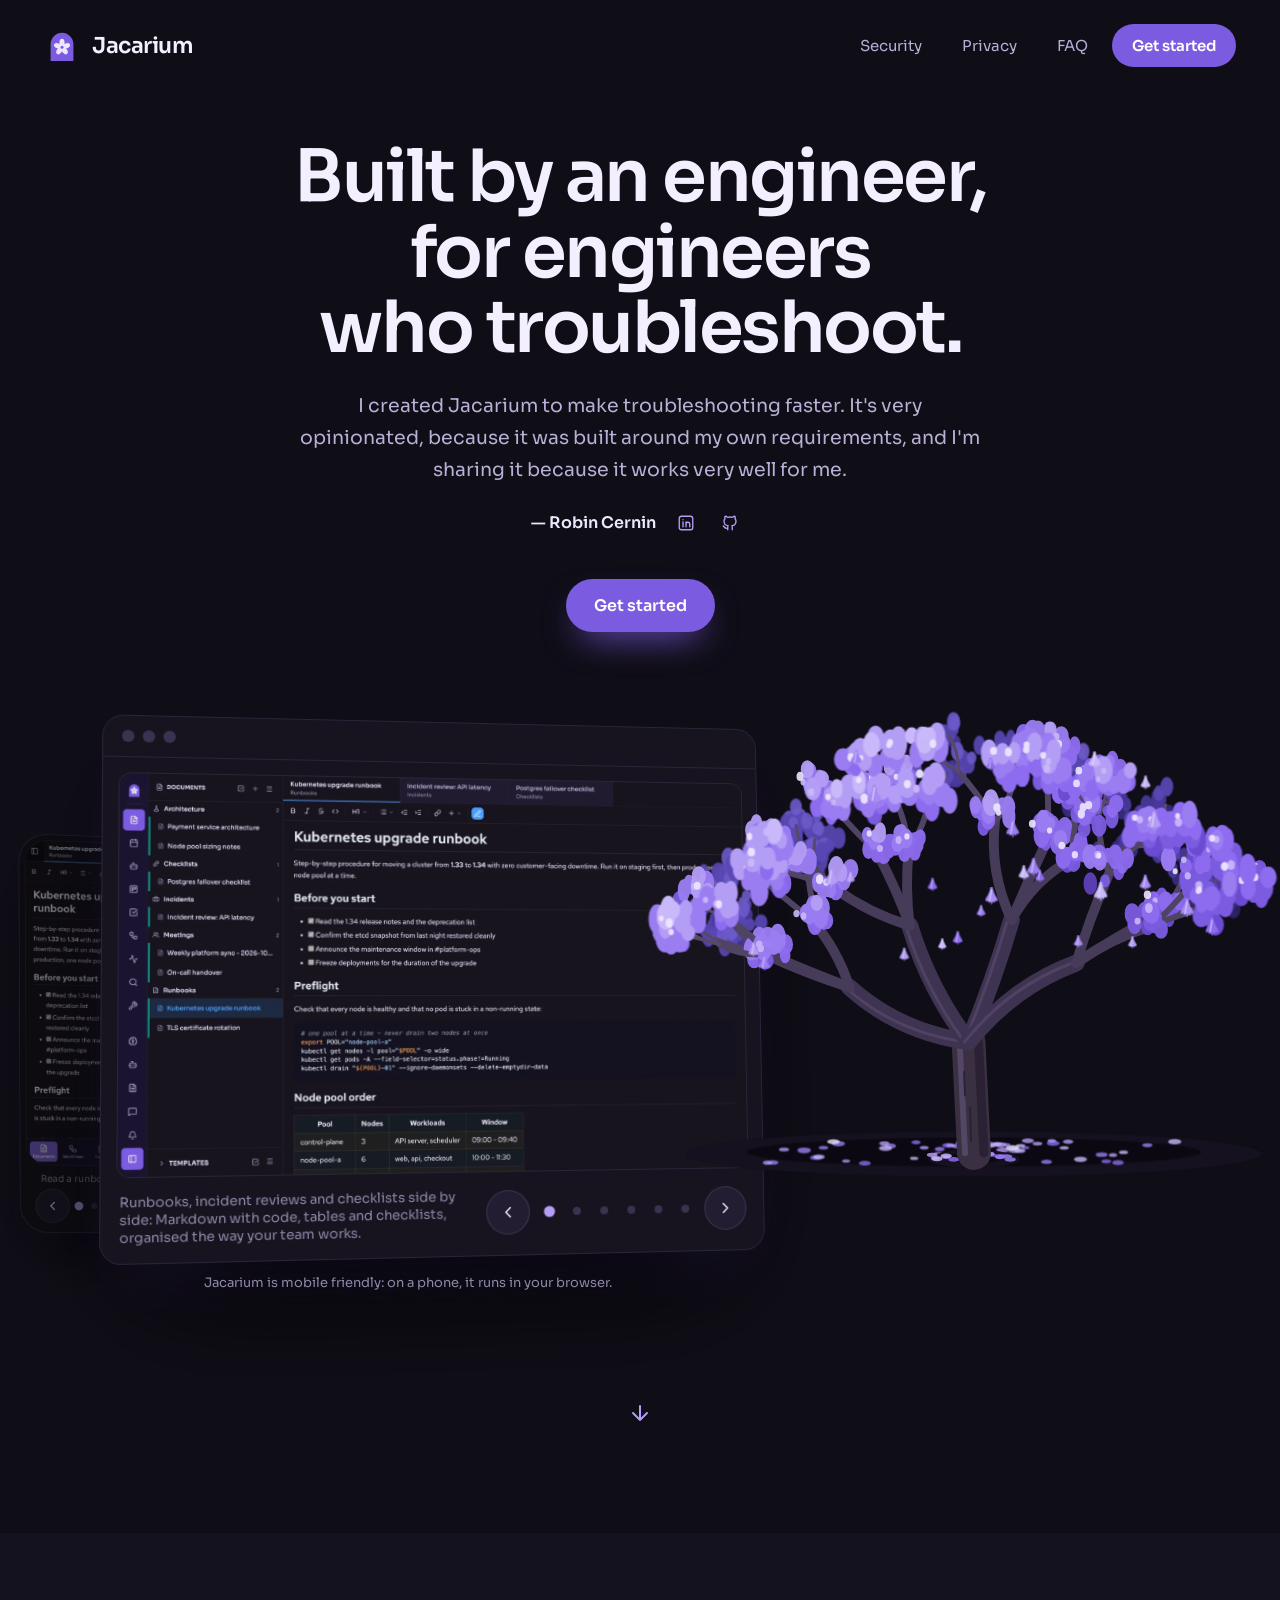
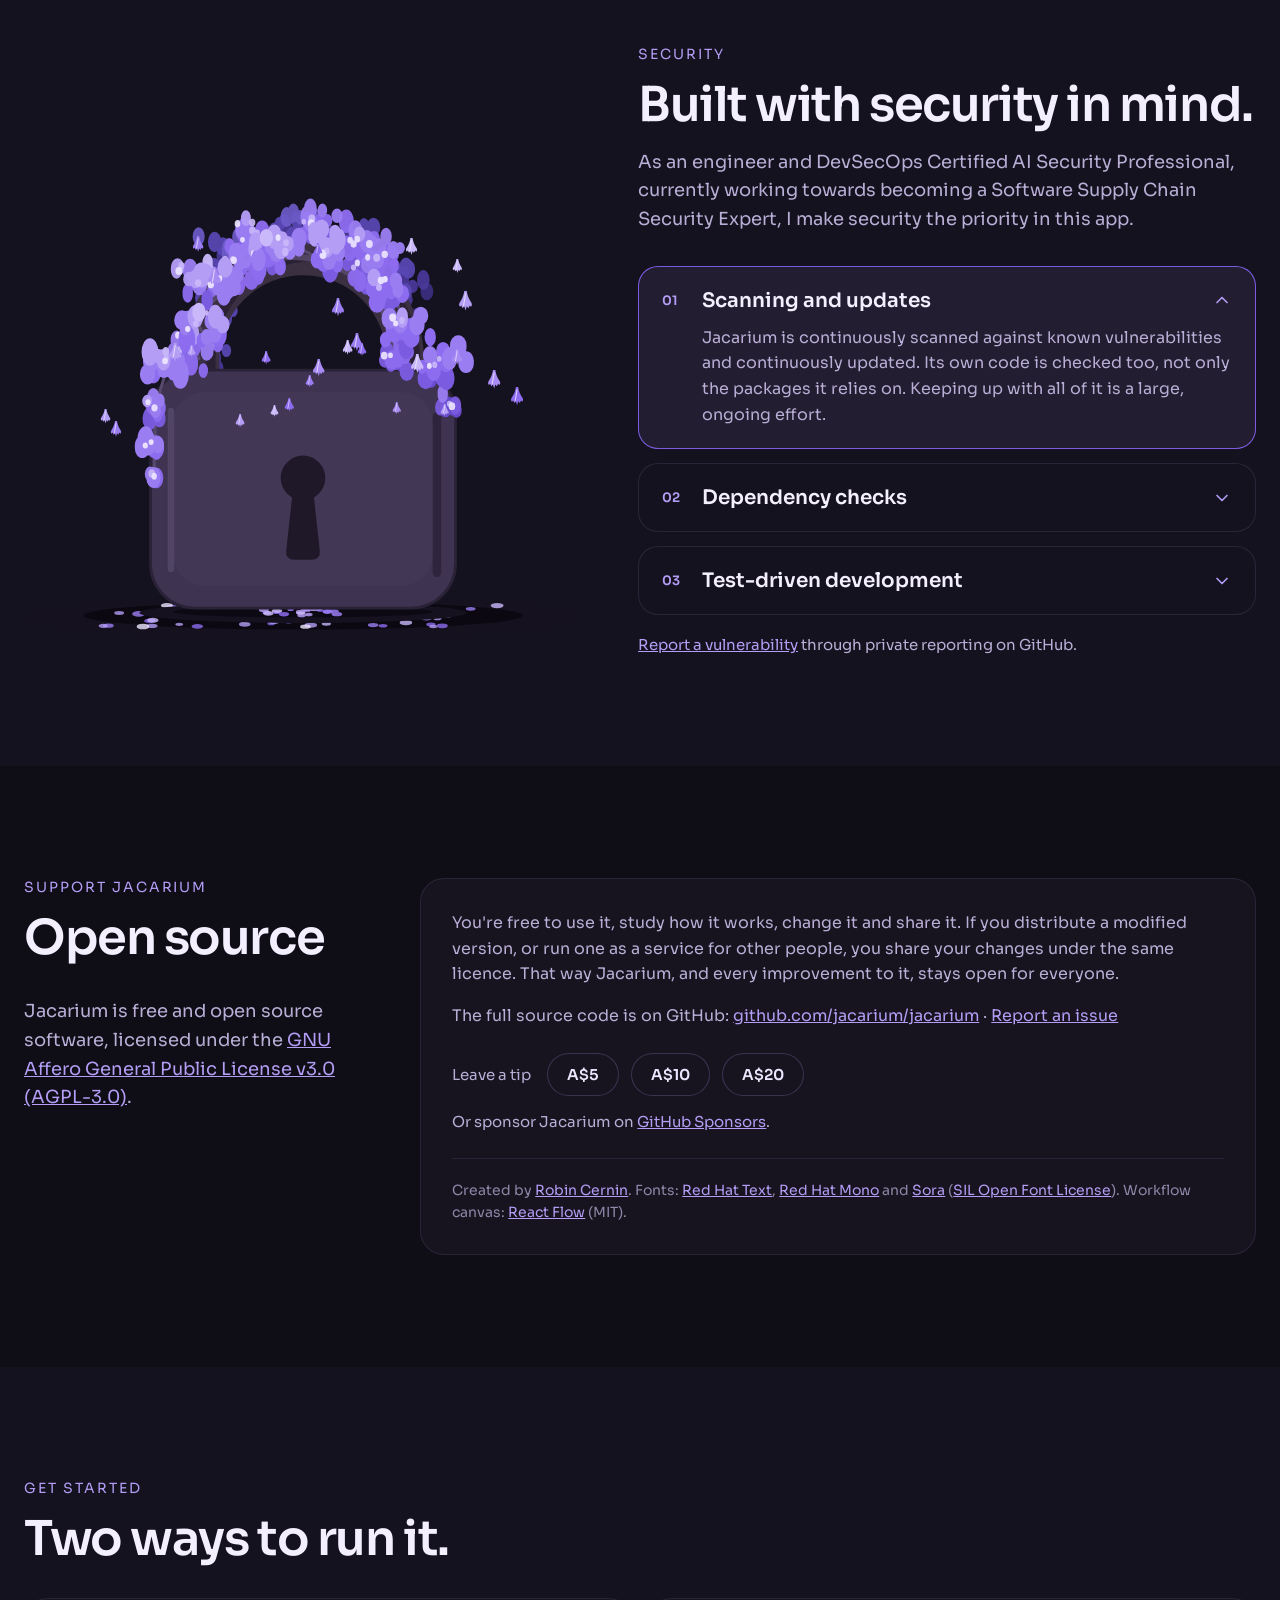
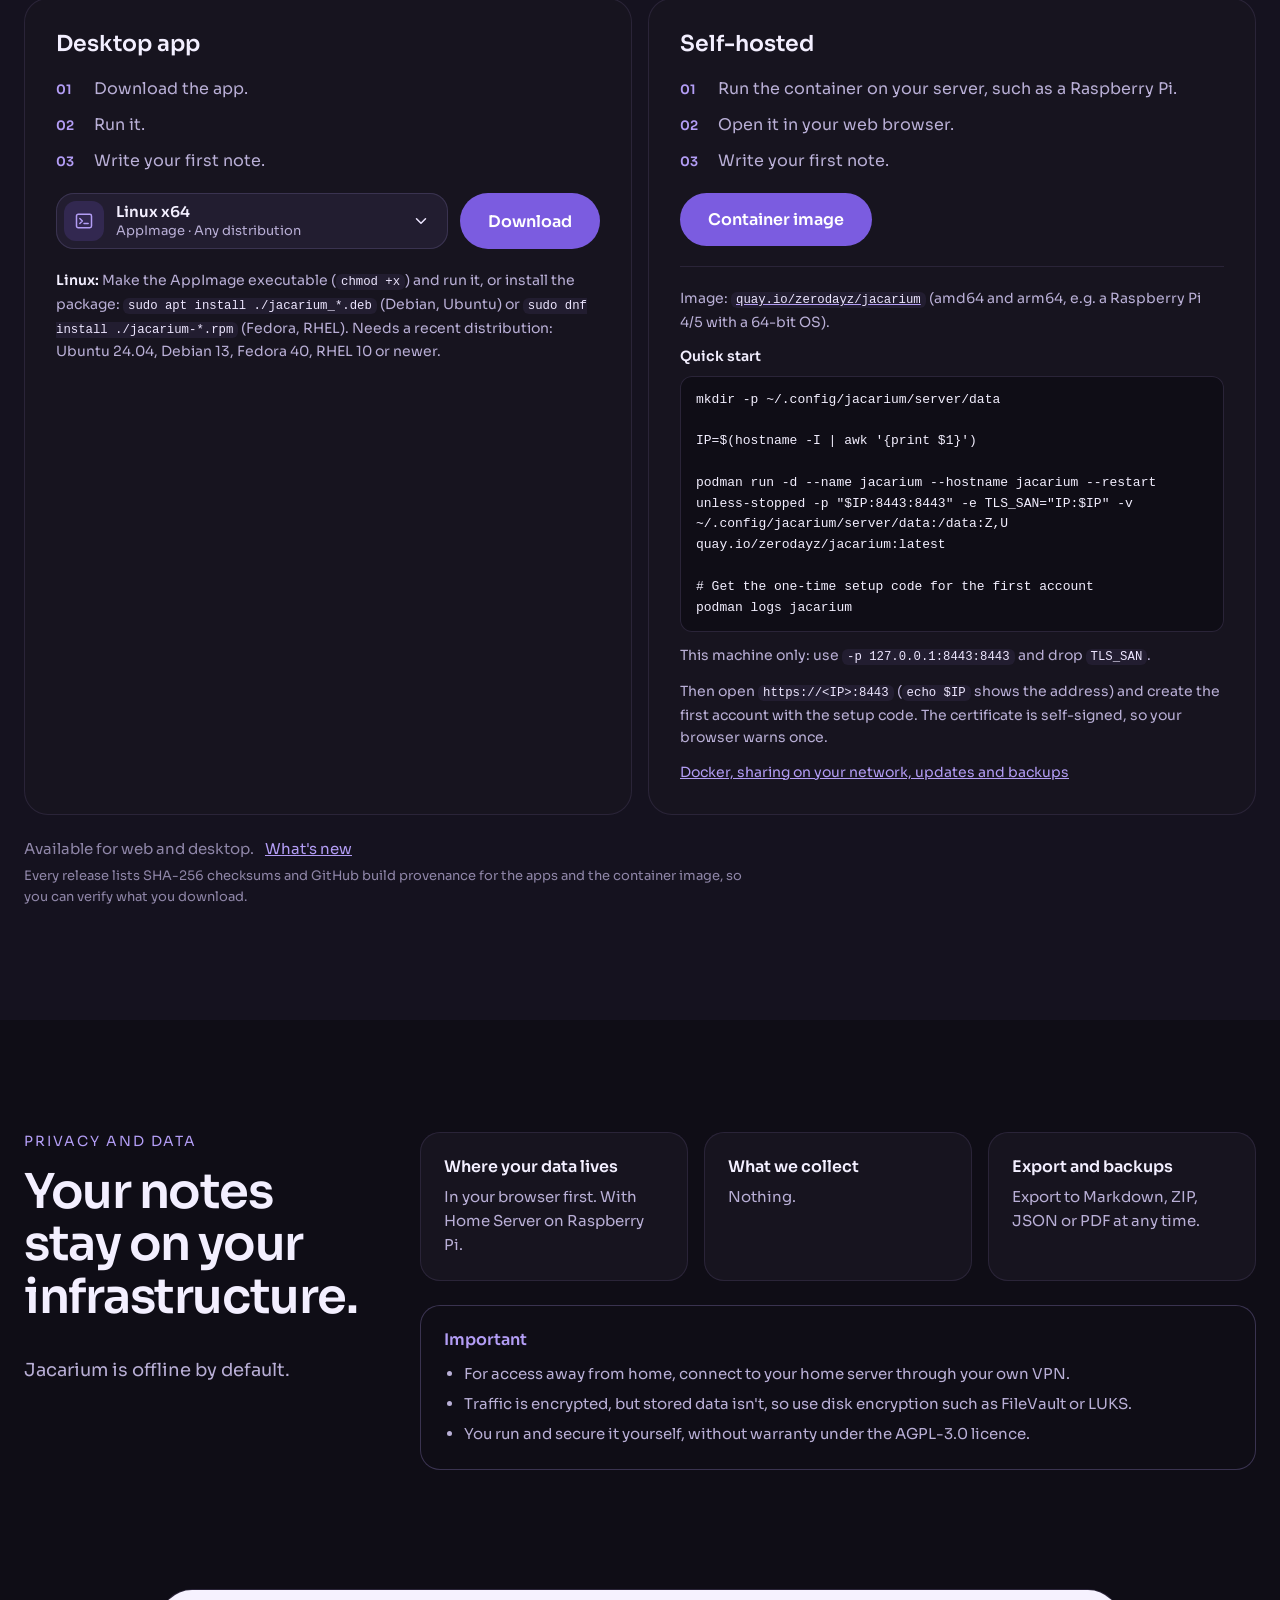
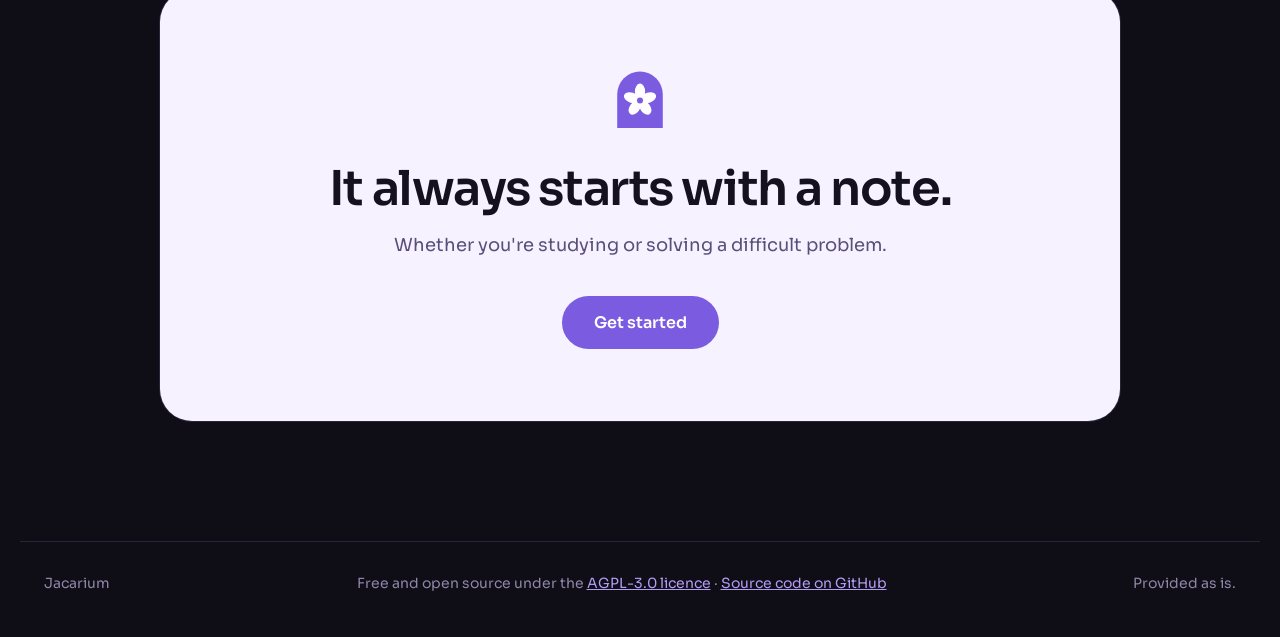
==== index.html @ cb77176a "Update Pictures" ====
<!doctype html>
<html lang="en">
<head>
<meta charset="utf-8">
<meta name="viewport" content="width=device-width, initial-scale=1">
<title>Jacarium</title>
<meta name="description" content="Notes, troubleshooting and tools for technical work.">
<link rel="preconnect" href="https://fonts.googleapis.com">
<link rel="preconnect" href="https://fonts.gstatic.com" crossorigin>
<link href="https://fonts.googleapis.com/css2?family=Sora:wght@400;600;700&amp;display=swap" rel="stylesheet">
<link rel="stylesheet" href="css/tokens.css?v=20261019a">
<link rel="stylesheet" href="css/site.css?v=20261019a">
<script>document.documentElement.classList.add('js');</script>
<script type="module" src="js/jacaranda-tree.js?v=20261019a"></script>
<script type="module" src="js/main.js?v=20261019a"></script>
</head>
<body>
<div class="page">

<header class="site-header">
  <a href="#top" class="brand">
    <svg class="logo" width="36" height="36" viewBox="0 0 120 120" aria-hidden="true">
      <path d="M22 110 V54 A38 38 0 0 1 98 54 V110 Z" fill="var(--accent)"></path>
      <g fill="var(--lilac)">
        <ellipse cx="60" cy="49" rx="8.5" ry="13" transform="rotate(0 60 64)"></ellipse>
        <ellipse cx="60" cy="49" rx="8.5" ry="13" transform="rotate(72 60 64)"></ellipse>
        <ellipse cx="60" cy="49" rx="8.5" ry="13" transform="rotate(144 60 64)"></ellipse>
        <ellipse cx="60" cy="49" rx="8.5" ry="13" transform="rotate(216 60 64)"></ellipse>
        <ellipse cx="60" cy="49" rx="8.5" ry="13" transform="rotate(288 60 64)"></ellipse>
      </g>
      <circle cx="60" cy="64" r="5" fill="var(--accent)"></circle>
    </svg>
    <span class="brand-name">Jacarium</span>
  </a>
  <nav aria-label="Main" class="site-nav">
    <a href="#security" class="nav-link">Security</a>
    <a href="#privacy" class="nav-link">Privacy</a>
    <a href="faq.html" class="nav-link">FAQ</a>
    <a href="#get-started" class="btn btn-primary btn-sm">Get started</a>
  </nav>
</header>

<main>

<section id="top" class="hero">
  <div class="hero-intro">
    <h1 class="hero-title">Built by an engineer, for engineers who troubleshoot.</h1>
    <p class="hero-sub">I created Jacarium to make troubleshooting faster. It's very opinionated, because it was built around my own requirements, and I'm sharing it because it works very well for me.</p>
    <p class="signature">
      <span>— Robin Cernin</span>
      <a href="https://www.linkedin.com/in/cerninr" class="social" target="_blank" rel="me noopener" aria-label="Robin Cernin on LinkedIn"><svg width="18" height="18" viewBox="0 0 24 24" fill="none" stroke="currentColor" stroke-width="1.8" stroke-linecap="round" stroke-linejoin="round" aria-hidden="true"><rect x="3" y="3" width="18" height="18" rx="3"></rect><path d="M8 10.5V17M8 7.5v.01M12 17v-6.5M12 13.5a2.5 2.5 0 015 0V17"></path></svg></a>
      <a href="https://github.com/zerodayz" class="social" target="_blank" rel="me noopener" aria-label="Robin Cernin on GitHub"><svg width="18" height="18" viewBox="0 0 24 24" fill="none" stroke="currentColor" stroke-width="1.8" stroke-linecap="round" stroke-linejoin="round" aria-hidden="true"><path d="M9 19c-4.3 1.4-4.3-2.5-6-3m12 5v-3.5c0-1 .1-1.4-.5-2 2.8-.3 5.5-1.4 5.5-6a4.6 4.6 0 00-1.3-3.2 4.2 4.2 0 00-.1-3.2s-1.1-.3-3.5 1.3a12.3 12.3 0 00-6.2 0C6.5 2.8 5.4 3.1 5.4 3.1a4.2 4.2 0 00-.1 3.2A4.6 4.6 0 004 9.5c0 4.6 2.7 5.7 5.5 6-.6.6-.6 1.2-.5 2V21"></path></svg></a>
    </p>
    <div class="hero-actions">
      <a href="#get-started" class="btn btn-primary btn-glow">Get started</a>
    </div>
  </div>

  <div class="hero-stage">
    <div class="frame-col">
      <!--
        Two screenshot frames, desktop and phone, each a carousel of 1–8
        .slide elements. Click the frame behind to bring it to the front.
        To add a screenshot, replace a slide's placeholder with
          <img src="images/shot1.png" alt="…">
        and put its caption in data-caption. Delete the whole phone <figure>
        to show the desktop frame alone.
      -->
      <div class="device-stack" data-device-stack data-front="desktop">
      <figure class="device frame" data-device="desktop" data-carousel data-interval="5" data-label="screenshot" aria-roledescription="carousel" aria-label="Desktop screenshots">
        <div class="device-body">
        <div class="frame-bar" aria-hidden="true">
          <span class="frame-dot"></span>
          <span class="frame-dot"></span>
          <span class="frame-dot"></span>
        </div>
        <div class="deck">
          <div class="slide" data-caption="Runbooks, incident reviews and checklists side by side: Markdown with code, tables and checklists, organised the way your team works.">
            <img src="images/screenshots/01-documents.webp?v=20261019a" alt="Documents view with a Kubernetes upgrade runbook open" width="1600" height="1000" decoding="async">
          </div>
          <div class="slide" data-caption="Source on the left, a rendered document on the right: two panes, each with its own preview.">
            <img src="images/screenshots/02-documents-split.webp?v=20261019a" alt="Split view with a runbook's Markdown source next to a rendered architecture document" width="1600" height="1000" decoding="async">
          </div>
          <div class="slide" data-caption="Your Taskwarrior tasks with projects, priorities, due dates and urgency. Start a timer, annotate, filter.">
            <img src="images/screenshots/05-tasks.webp?v=20261019a" alt="Taskwarrior tasks with projects, priorities and due dates" width="1600" height="1000" decoding="async">
          </div>
          <div class="slide" data-caption="Plan the quarter on a board: tags, priorities, assignees and due dates on every card.">
            <img src="images/screenshots/04-kanban.webp?v=20261019a" alt="Kanban board for a Q4 platform roadmap" width="1600" height="1000" decoding="async">
          </div>
          <div class="slide" data-caption="Wire up checks and notifications on a canvas: HTTP requests, comparisons, branches and results.">
            <img src="images/screenshots/06-workflow-builder.webp?v=20261019a" alt="Workflow builder with a health check, a condition and a webhook" width="1600" height="1000" decoding="async">
          </div>
          <div class="slide" data-caption="Ask Robin about a stuck rollout and get commands you can paste, with the provider you choose, including local models.">
            <img src="images/screenshots/07-robin-chat.webp?v=20261019a" alt="Robin AI chat debugging a stuck Kubernetes rollout" width="1600" height="1000" decoding="async">
          </div>
        </div>
        <div class="frame-foot">
          <figcaption class="frame-caption" aria-live="polite"></figcaption>
          <div class="carousel-controls">
            <button type="button" class="ctl" data-prev aria-label="Previous screenshot"><svg width="18" height="18" viewBox="0 0 24 24" fill="none" stroke="currentColor" stroke-width="2" stroke-linecap="round" stroke-linejoin="round" aria-hidden="true"><path d="M15 6l-6 6 6 6"></path></svg></button>
            <div class="dots" role="group" aria-label="Choose screenshot"></div>
            <button type="button" class="ctl" data-next aria-label="Next screenshot"><svg width="18" height="18" viewBox="0 0 24 24" fill="none" stroke="currentColor" stroke-width="2" stroke-linecap="round" stroke-linejoin="round" aria-hidden="true"><path d="M9 6l6 6-6 6"></path></svg></button>
          </div>
        </div>
        </div>
        <button type="button" class="device-switch" aria-label="Bring desktop screenshots to the front"></button>
      </figure>

      <figure class="device phone" data-device="phone" data-carousel data-interval="5" data-label="phone screenshot" aria-roledescription="carousel" aria-label="Phone screenshots">
        <div class="device-body">
        <div class="deck phone-deck">
          <div class="slide" data-caption="Read a runbook on the go.">
            <img src="images/screenshots/phone-documents.webp?v=20261019a" alt="Runbook open in the reader on a phone" width="786" height="1704" decoding="async">
          </div>
          <div class="slide" data-caption="Check a workflow on your phone, edit it on desktop.">
            <img src="images/screenshots/phone-workflow.webp?v=20261019a" alt="Read-only workflow with a health check and a branch on a phone" width="786" height="1704" decoding="async">
          </div>
          <div class="slide" data-caption="The board, one column at a time.">
            <img src="images/screenshots/phone-kanban.webp?v=20261019a" alt="Kanban board on a phone" width="786" height="1704" decoding="async">
          </div>
          <div class="slide" data-caption="Your tasks with priorities, due dates and a timer.">
            <img src="images/screenshots/phone-tasks.webp?v=20261019a" alt="Task list on a phone" width="786" height="1704" decoding="async">
          </div>
        </div>
        <div class="frame-foot phone-foot">
          <figcaption class="frame-caption" aria-live="polite"></figcaption>
          <div class="carousel-controls">
            <button type="button" class="ctl" data-prev aria-label="Previous phone screenshot"><svg width="18" height="18" viewBox="0 0 24 24" fill="none" stroke="currentColor" stroke-width="2" stroke-linecap="round" stroke-linejoin="round" aria-hidden="true"><path d="M15 6l-6 6 6 6"></path></svg></button>
            <div class="dots" role="group" aria-label="Choose phone screenshot"></div>
            <button type="button" class="ctl" data-next aria-label="Next phone screenshot"><svg width="18" height="18" viewBox="0 0 24 24" fill="none" stroke="currentColor" stroke-width="2" stroke-linecap="round" stroke-linejoin="round" aria-hidden="true"><path d="M9 6l6 6-6 6"></path></svg></button>
          </div>
        </div>
        </div>
        <button type="button" class="device-switch" aria-label="Bring phone screenshots to the front"></button>
      </figure>
      </div>
      <p class="stack-note">Jacarium is mobile friendly: on a phone, it runs in your browser.</p>
    </div>

    <div class="hero-tree">
      <jacaranda-tree></jacaranda-tree>
    </div>
  </div>

  <a href="#security" class="scroll-cue" aria-label="Scroll down">
    <svg width="24" height="24" viewBox="0 0 24 24" fill="none" stroke="currentColor" stroke-width="2" stroke-linecap="round" stroke-linejoin="round" aria-hidden="true"><path d="M12 5v14M5 12l7 7 7-7"></path></svg>
  </a>
</section>

<section id="security" class="security" aria-labelledby="security-title">
  <div class="security-inner reveal">
    <div class="security-tree">
      <jacaranda-lock flat></jacaranda-lock>
    </div>
    <div class="security-copy">
      <p class="eyebrow">Security</p>
      <h2 class="section-title" id="security-title">Built with security in mind.</h2>
      <p class="lead security-lead">As an engineer and DevSecOps Certified AI Security Professional, currently working towards becoming a Software Supply Chain Security Expert, I make security the priority in this app.</p>
      <ul class="accordion" data-accordion>
        <li>
          <button type="button" class="acc-card" aria-expanded="true" aria-controls="sec-1">
            <span class="acc-head">
              <span class="acc-num">01</span>
              <span class="acc-title">Scanning and updates</span>
              <svg class="acc-chev" width="20" height="20" viewBox="0 0 24 24" fill="none" stroke="currentColor" stroke-width="2" stroke-linecap="round" stroke-linejoin="round" aria-hidden="true"><path d="M6 9l6 6 6-6"></path></svg>
            </span>
            <span class="acc-body" id="sec-1">Jacarium is continuously scanned against known vulnerabilities and continuously updated. Its own code is checked too, not only the packages it relies on. Keeping up with all of it is a large, ongoing effort.</span>
          </button>
        </li>
        <li>
          <button type="button" class="acc-card" aria-expanded="false" aria-controls="sec-2">
            <span class="acc-head">
              <span class="acc-num">02</span>
              <span class="acc-title">Dependency checks</span>
              <svg class="acc-chev" width="20" height="20" viewBox="0 0 24 24" fill="none" stroke="currentColor" stroke-width="2" stroke-linecap="round" stroke-linejoin="round" aria-hidden="true"><path d="M6 9l6 6 6-6"></path></svg>
            </span>
            <span class="acc-body" id="sec-2" hidden>Every dependency is checked, and so are their dependencies: scanned for end-of-life software and verified against their code licenses.</span>
          </button>
        </li>
        <li>
          <button type="button" class="acc-card" aria-expanded="false" aria-controls="sec-3">
            <span class="acc-head">
              <span class="acc-num">03</span>
              <span class="acc-title">Test-driven development</span>
              <svg class="acc-chev" width="20" height="20" viewBox="0 0 24 24" fill="none" stroke="currentColor" stroke-width="2" stroke-linecap="round" stroke-linejoin="round" aria-hidden="true"><path d="M6 9l6 6 6-6"></path></svg>
            </span>
            <span class="acc-body" id="sec-3" hidden>Jacarium is built test-first: tests are written before the code they cover.</span>
          </button>
        </li>
      </ul>
      <p class="sec-report"><a href="https://github.com/jacarium/jacarium/security/policy" target="_blank" rel="noopener">Report a vulnerability</a> through private reporting on GitHub.</p>
    </div>
  </div>
</section>

<section id="open-source" class="open-source" aria-labelledby="os-title">
  <div class="container os-inner reveal">
    <div class="os-intro">
      <p class="eyebrow">Support Jacarium</p>
      <h2 class="section-title" id="os-title">Open source</h2>
      <p class="lead">Jacarium is free and open source software, licensed under the <a href="https://www.gnu.org/licenses/agpl-3.0.html" target="_blank" rel="noopener">GNU Affero General Public License v3.0 (AGPL-3.0)</a>.</p>
    </div>
    <div class="os-detail">
      <p>You're free to use it, study how it works, change it and share it. If you distribute a modified version, or run one as a service for other people, you share your changes under the same licence. That way Jacarium, and every improvement to it, stays open for everyone.</p>
      <p>The full source code is on GitHub: <a href="https://github.com/jacarium/jacarium" target="_blank" rel="noopener">github.com/jacarium/jacarium</a> · <a href="https://github.com/jacarium/jacarium/issues" target="_blank" rel="noopener">Report an issue</a></p>
      <div class="os-support">
        <div class="tips">
          <span class="tips-label">Leave a tip</span>
          <a href="https://ko-fi.com/robincernin" class="btn btn-secondary btn-sm" target="_blank" rel="noopener" aria-label="Leave a tip of A$5 on Ko-fi">A$5</a>
          <a href="https://ko-fi.com/robincernin" class="btn btn-secondary btn-sm" target="_blank" rel="noopener" aria-label="Leave a tip of A$10 on Ko-fi">A$10</a>
          <a href="https://ko-fi.com/robincernin" class="btn btn-secondary btn-sm" target="_blank" rel="noopener" aria-label="Leave a tip of A$20 on Ko-fi">A$20</a>
        </div>
        <p class="sponsor-line">Or sponsor Jacarium on <a href="https://github.com/sponsors/zerodayz" target="_blank" rel="noopener">GitHub Sponsors</a>.</p>
      </div>
      <p class="os-credits">Created by <a href="https://github.com/zerodayz" target="_blank" rel="me noopener">Robin Cernin</a>. Fonts: <a href="https://fonts.google.com/specimen/Red+Hat+Text" target="_blank" rel="noopener">Red Hat Text</a>, <a href="https://fonts.google.com/specimen/Red+Hat+Mono" target="_blank" rel="noopener">Red Hat Mono</a> and <a href="https://fonts.google.com/specimen/Sora" target="_blank" rel="noopener">Sora</a> (<a href="https://openfontlicense.org" target="_blank" rel="noopener">SIL Open Font License</a>). Workflow canvas: <a href="https://reactflow.dev" target="_blank" rel="noopener">React Flow</a> (MIT).</p>
    </div>
  </div>
</section>

<section id="get-started" class="get-started" aria-labelledby="gs-title">
  <div class="container reveal">
    <p class="eyebrow">Get started</p>
    <h2 class="section-title" id="gs-title">Two ways to run it.</h2>
    <div class="paths">
      <div class="path">
        <h3 class="path-title">Desktop app</h3>
        <ol class="steps">
          <li>Download the app.</li>
          <li>Run it.</li>
          <li>Write your first note.</li>
        </ol>
        <div class="download" data-download>
          <!-- main.js builds the system picker here. Without JavaScript, Download opens the Releases page. -->
          <a href="https://github.com/jacarium/jacarium/releases/latest" class="btn btn-primary" data-download-link target="_blank" rel="noopener">Download</a>
          <p class="dl-meta" data-download-meta aria-live="polite"></p>
        </div>
        <div class="dl-notes">
          <p data-note="mac"><strong>macOS:</strong> The app isn't signed by Apple yet. The first time, open System Settings &gt; Privacy &amp; Security and click Open Anyway next to Jacarium.</p>
          <p data-note="linux"><strong>Linux:</strong> Make the AppImage executable (<code>chmod +x</code>) and run it, or install the package: <code>sudo apt install ./jacarium_*.deb</code> (Debian, Ubuntu) or <code>sudo dnf install ./jacarium-*.rpm</code> (Fedora, RHEL). Needs a recent distribution: Ubuntu 24.04, Debian 13, Fedora 40, RHEL 10 or newer.</p>
        </div>
      </div>
      <div class="path">
        <h3 class="path-title">Self-hosted</h3>
        <ol class="steps">
          <li>Run the container on your server, such as a Raspberry Pi.</li>
          <li>Open it in your web browser.</li>
          <li>Write your first note.</li>
        </ol>
        <a href="https://quay.io/repository/zerodayz/jacarium" class="btn btn-primary" target="_blank" rel="noopener">Container image</a>
        <div class="path-detail">
          <p>Image: <a href="https://quay.io/repository/zerodayz/jacarium" target="_blank" rel="noopener"><code>quay.io/zerodayz/jacarium</code></a> (amd64 and arm64, e.g. a Raspberry Pi 4/5 with a 64-bit OS).</p>
          <h4>Quick start</h4>
<pre class="code"><code>mkdir -p ~/.config/jacarium/server/data

IP=$(hostname -I | awk '{print $1}')

podman run -d --name jacarium --hostname jacarium --restart unless-stopped -p "$IP:8443:8443" -e TLS_SAN="IP:$IP" -v ~/.config/jacarium/server/data:/data:Z,U quay.io/zerodayz/jacarium:latest

# Get the one-time setup code for the first account
podman logs jacarium</code></pre>
          <p>This machine only: use <code>-p 127.0.0.1:8443:8443</code> and drop <code>TLS_SAN</code>.</p>
          <p>Then open <code>https://&lt;IP&gt;:8443</code> (<code>echo $IP</code> shows the address) and create the first account with the setup code. The certificate is self-signed, so your browser warns once.</p>
          <p><a href="https://github.com/jacarium/jacarium/blob/main/docs/SELF_HOSTING.md" target="_blank" rel="noopener">Docker, sharing on your network, updates and backups</a></p>
        </div>
      </div>
    </div>
    <p class="platforms">Available for web and desktop. <a href="https://github.com/jacarium/jacarium/blob/main/CHANGELOG.md" target="_blank" rel="noopener">What's new</a></p>
    <p class="trust">Every release lists SHA-256 checksums and GitHub build provenance for the apps and the container image, so you can verify what you download.</p>
  </div>
</section>

<section id="privacy" class="privacy" aria-labelledby="privacy-title">
  <div class="container privacy-inner reveal">
    <div class="privacy-intro">
      <p class="eyebrow">Privacy and data</p>
      <h2 class="section-title" id="privacy-title">Your notes stay on your infrastructure.</h2>
      <p class="lead">Jacarium is offline by default.</p>
    </div>
    <div class="privacy-detail">
      <dl class="facts">
        <div class="fact">
          <dt>Where your data lives</dt>
          <dd>In your browser first. With Home Server on Raspberry Pi.</dd>
        </div>
        <div class="fact">
          <dt>What we collect</dt>
          <dd>Nothing.</dd>
        </div>
        <div class="fact">
          <dt>Export and backups</dt>
          <dd>Export to Markdown, ZIP, JSON or PDF at any time.</dd>
        </div>
      </dl>
      <aside class="good-to-know" aria-labelledby="gtk-title">
        <h3 id="gtk-title">Important</h3>
        <ul>
          <li>For access away from home, connect to your home server through your own VPN.</li>
          <li>Traffic is encrypted, but stored data isn't, so use disk encryption such as FileVault or LUKS.</li>
          <li>You run and secure it yourself, without warranty under the AGPL-3.0 licence.</li>
        </ul>
      </aside>
    </div>
  </div>
</section>

<section id="start" class="closing">
  <div class="closing-card reveal">
    <svg width="72" height="72" viewBox="0 0 120 120" aria-hidden="true">
      <path d="M22 110 V54 A38 38 0 0 1 98 54 V110 Z" fill="var(--accent)"></path>
      <g fill="#FFFFFF">
        <ellipse cx="60" cy="49" rx="8.5" ry="13" transform="rotate(0 60 64)"></ellipse>
        <ellipse cx="60" cy="49" rx="8.5" ry="13" transform="rotate(72 60 64)"></ellipse>
        <ellipse cx="60" cy="49" rx="8.5" ry="13" transform="rotate(144 60 64)"></ellipse>
        <ellipse cx="60" cy="49" rx="8.5" ry="13" transform="rotate(216 60 64)"></ellipse>
        <ellipse cx="60" cy="49" rx="8.5" ry="13" transform="rotate(288 60 64)"></ellipse>
      </g>
      <circle cx="60" cy="64" r="5" fill="var(--accent)"></circle>
    </svg>
    <h2 class="section-title closing-title">It always starts with a note.</h2>
    <p class="closing-sub">Whether you're studying or solving a difficult problem.</p>
    <a href="#get-started" class="btn btn-primary btn-lg">Get started</a>
  </div>
</section>

</main>

<footer class="site-footer">
  <span>Jacarium</span>
  <span>Free and open source under the <a href="https://www.gnu.org/licenses/agpl-3.0.html" target="_blank" rel="noopener">AGPL-3.0 licence</a> · <a href="https://github.com/jacarium/jacarium" target="_blank" rel="noopener">Source code on GitHub</a></span>
  <span>Provided as is.</span>
</footer>

</div>
</body>
</html>
---- css/tokens.css ----
/* Jacarium brand tokens (from the "Jacarium Logo" canvas). */
:root {
  --font: 'Sora', system-ui, sans-serif;

  /* Grounds */
  --bg: #0F0D16;
  --bg-section: #15121F;
  --bg-card: #17141F;
  --bg-card-hover: #1B1727;
  --bg-raised: #221D30;
  --bg-raised-hover: #2C2540;

  /* Lines */
  --line: #2A2438;
  --line-strong: #3A3350;

  /* Violets */
  --accent: #7B5CE0;
  --violet-400: #8E6CF0;
  --violet-300: #9B7DF2;
  --violet-200: #B39DF5;
  --violet-100: #C9B8FA;
  --lilac: #EDE6FF;

  /* Text */
  --text: #F3EFFF;
  --text-muted: #B9AFD6;
  --text-faint: #8F86A8;

  /* Light block */
  --light-block: #F6F2FF;
  --on-light: #15121F;
  --on-light-muted: #5B4E7A;

  --radius-pill: 999px;
  --max-width: 1240px;
}
---- css/site.css ----
/* Jacarium landing page. Tokens live in tokens.css. */

*, *::before, *::after { box-sizing: border-box; }
html { scroll-behavior: smooth; }
body { margin: 0; background: var(--bg); color: var(--text); font-family: var(--font); -webkit-font-smoothing: antialiased; }
a { color: var(--violet-200); }
a:hover { color: var(--lilac); }
img { max-width: 100%; }
[hidden] { display: none !important; }

.page { min-height: 100vh; overflow-x: hidden; }

/* ---------- Buttons ---------- */
.btn { display: inline-block; padding: 16px 28px; border-radius: var(--radius-pill); text-decoration: none; font-weight: 600; font-size: 16px; transition: background 0.2s ease, box-shadow 0.2s ease; }
.btn:focus-visible { outline: 3px solid var(--violet-200); outline-offset: 3px; }
.btn-primary, .btn-primary:hover { background: var(--accent); color: #FFFFFF; }
.btn-primary:hover { background: #6A4BD1; }
.btn-secondary, .btn-secondary:hover { background: var(--bg-card); color: var(--lilac); box-shadow: inset 0 0 0 1px var(--line-strong); }
.btn-secondary:hover { background: var(--bg-card-hover); }
.btn-soon { background: transparent; color: var(--text-faint); box-shadow: inset 0 0 0 1px var(--line-strong); cursor: default; }
.btn-glow { box-shadow: 0 16px 36px -14px var(--accent); }
.btn-sm { padding: 12px 20px; font-size: 15px; }
.btn-lg { padding: 16px 32px; }

.eyebrow { margin: 0 0 16px; font-size: 14px; text-transform: uppercase; letter-spacing: 0.14em; color: var(--violet-200); }
.section-title { margin: 0 0 32px; font-size: clamp(32px, 4vw, 48px); line-height: 1.1; letter-spacing: -0.03em; font-weight: 600; }

/* ---------- Header ---------- */
.site-header { max-width: var(--max-width); margin: 0 auto; padding: 24px; display: flex; flex-wrap: wrap; align-items: center; justify-content: space-between; gap: 16px; position: relative; z-index: 10; }
.brand { display: flex; align-items: center; gap: 12px; text-decoration: none; color: var(--text); }
.brand:hover { color: var(--text); }
.brand-name { font-size: 22px; font-weight: 600; letter-spacing: -0.02em; }
.site-nav { display: flex; flex-wrap: wrap; align-items: center; gap: 8px; }
.nav-link { padding: 12px 16px; text-decoration: none; font-size: 15px; color: var(--text-muted); }

/* ---------- Hero (the only 3D part of the page) ---------- */
.hero { max-width: var(--max-width); margin: 0 auto; padding: 48px 24px 96px; position: relative; perspective: 1400px; perspective-origin: 50% 40%; }
.hero-intro { text-align: center; max-width: 980px; margin: 0 auto 64px; position: relative; z-index: 2; }
.hero-intro .eyebrow { margin-bottom: 20px; }
.hero-title { margin: 0; font-size: clamp(40px, 6vw, 72px); line-height: 1.05; letter-spacing: -0.035em; font-weight: 600; text-wrap: balance; }
.hero-sub { margin: 24px auto 0; max-width: 680px; font-size: 19px; line-height: 1.7; color: var(--text-muted); }
.signature { margin: 16px 0 0; display: flex; justify-content: center; align-items: center; gap: 4px; font-size: 16px; font-weight: 600; color: var(--lilac); }
.signature span { margin-right: 6px; }
.social { display: inline-flex; align-items: center; justify-content: center; width: 40px; height: 40px; border-radius: 50%; color: var(--violet-200); transition: background 0.2s ease, color 0.2s ease; }
.social:hover { background: var(--bg-raised); color: var(--lilac); }
.social:focus-visible { outline: 3px solid var(--violet-200); outline-offset: 2px; }
.hero-actions { display: flex; flex-wrap: wrap; justify-content: center; gap: 12px; margin-top: 36px; }

.hero-stage { display: flex; flex-wrap: wrap; align-items: center; gap: 0 48px; position: relative; }
.frame-col { flex: 0 1 61%; min-width: 0; position: relative; z-index: 1; padding: 24px 0; }

.frame { margin: 0; border-radius: 20px; background: var(--bg-card); box-shadow: 0 0 0 1px var(--line), 0 60px 120px -40px #000000, 0 30px 60px -30px #2A1F4D; position: relative; }
.frame-bar { display: flex; align-items: center; gap: 8px; padding: 14px 18px; border-bottom: 1px solid var(--line); }
.frame-dot { width: 12px; height: 12px; border-radius: 50%; background: var(--line-strong); }

.deck { position: relative; aspect-ratio: 16 / 10; margin: 16px; isolation: isolate; }
/* Flat slide transition: the incoming slide glides in and fades up over the
   outgoing one, which stays solid underneath until it's covered. */
.slide { position: absolute; inset: 0; z-index: 1; opacity: 0; border-radius: 12px; overflow: hidden; background: linear-gradient(180deg, var(--bg-section), var(--bg)); box-shadow: 0 0 0 1px var(--line); will-change: transform, opacity; }
.slide.is-leaving { z-index: 2; opacity: 1; transform: scale(0.985); transition: transform 0.7s cubic-bezier(.2,.7,.2,1); }
.slide.is-current { z-index: 3; opacity: 1; transform: none; transition: transform 0.7s cubic-bezier(.2,.7,.2,1), opacity 0.45s ease; }
.slide img { display: block; width: 100%; height: 100%; object-fit: cover; }
.slide-ph { position: absolute; inset: 0; border: 2px dashed var(--line-strong); border-radius: 12px; display: flex; flex-direction: column; align-items: center; justify-content: center; gap: 10px; color: var(--violet-200); text-align: center; padding: 24px; }
.slide-ph-title { font-size: 16px; font-weight: 600; color: var(--lilac); }

.frame-foot { display: flex; align-items: center; justify-content: space-between; gap: 12px; flex-wrap: wrap; padding: 0 18px 16px; position: relative; z-index: 6; }
.frame-caption { font-size: 13px; color: var(--text-faint); min-width: 0; flex: 1 1 200px; }
.carousel-controls { display: flex; align-items: center; gap: 6px; flex-wrap: wrap; }
.ctl { width: 44px; height: 44px; border-radius: 50%; border: none; background: var(--bg-raised); color: var(--lilac); cursor: pointer; display: inline-flex; align-items: center; justify-content: center; box-shadow: inset 0 0 0 1px var(--line-strong); transition: background 0.2s ease; }
.ctl:hover { background: var(--bg-raised-hover); }
.ctl:focus-visible { outline: 3px solid var(--violet-200); outline-offset: 2px; }
.dots { display: flex; align-items: center; }
.dot { width: 28px; height: 28px; padding: 0; border: none; background: transparent; cursor: pointer; display: inline-flex; align-items: center; justify-content: center; }
.dot span { display: block; width: 8px; height: 8px; border-radius: 50%; background: var(--line-strong); transition: background 0.3s ease, transform 0.3s ease; }
.dot[aria-current="true"] span { background: var(--violet-200); transform: scale(1.4); }
.dot:focus-visible { outline: 3px solid var(--violet-200); outline-offset: 2px; border-radius: 50%; }

/* Device stack: desktop and phone frames. The one behind is dimmed and
   clickable; clicking it brings it to the front. */
.device-stack { --tilt: perspective(1400px) rotateY(7deg) rotateX(3deg); position: relative; padding-left: 9%; }
.device { transition: transform 0.7s cubic-bezier(.2,.7,.2,1), filter 0.5s ease, z-index 0s 0.2s; transform-style: preserve-3d; }
.device-switch { display: none; position: absolute; inset: 0; z-index: 30; width: 100%; height: 100%; padding: 0; border: none; border-radius: inherit; background: transparent; cursor: pointer; }
.device-switch:focus-visible { outline: 3px solid var(--violet-200); outline-offset: 3px; }
.device[data-back] .device-switch { display: block; }

.phone { position: absolute; left: 0; bottom: -3%; width: 29%; max-width: 250px; padding: 8px; border-radius: 36px; background: var(--bg-card); box-shadow: 0 0 0 1px var(--line-strong), 0 40px 80px -30px #000000, 0 20px 40px -20px #2A1F4D; transform-origin: 0% 100%; }
.phone-deck { aspect-ratio: 786 / 1704; margin: 0; }
.phone-deck .slide, .phone-deck .slide-ph { border-radius: 28px; }
.phone-deck .slide-ph { padding: 12px; gap: 8px; }
.phone-deck .slide-ph-title { font-size: 12px; }
.phone-foot { flex-direction: column; gap: 6px; padding: 10px 0 4px; }
.phone-foot .frame-caption { flex: none; text-align: center; font-size: 12px; }
.phone-foot .carousel-controls { flex-wrap: nowrap; gap: 2px; }
.phone-foot .dot { width: 20px; }

.device-stack[data-front="desktop"] .frame { z-index: 2; transform: var(--tilt); }
.device-stack[data-front="desktop"] .phone { z-index: 1; transform: var(--tilt) translate3d(-30%, -4%, 0) scale(0.78); filter: brightness(0.55) saturate(0.8); }
.device-stack[data-front="phone"] .phone { z-index: 3; transform: var(--tilt) translate3d(18%, 0, 0) scale(1); }
.device-stack[data-front="phone"] .frame { z-index: 1; transform: var(--tilt) translate3d(5%, -3%, 0) scale(0.92); filter: brightness(0.55) saturate(0.8); }
/* Hovering the frame behind lifts it out so it reads as clickable. */
.device-stack[data-front="desktop"] .phone:hover, .device-stack[data-front="desktop"] .phone:focus-within { transform: var(--tilt) translate3d(-38%, -7%, 0) scale(0.82); filter: brightness(0.9) saturate(1); }
.device-stack[data-front="phone"] .frame:hover, .device-stack[data-front="phone"] .frame:focus-within { transform: var(--tilt) translate3d(3%, -6%, 0) scale(0.93); filter: brightness(0.85) saturate(1); }

/* Wide: the tree overlaps the carousel's top-right edge. Only the tree's
   painted shapes take taps, so the carousel underneath stays clickable. */
.hero-tree { position: absolute; right: -3%; top: -22%; width: 50%; max-width: 620px; z-index: 4; pointer-events: none; }

.scroll-cue { display: flex; justify-content: center; align-items: center; margin: 72px auto 0; width: 48px; height: 48px; color: var(--violet-200); animation: bob 2.4s ease-in-out infinite; position: relative; z-index: 5; }
@keyframes bob { 0%, 100% { transform: translateY(0); } 50% { transform: translateY(6px); } }

/* Narrow: the tree stacks under the carousel, and the frame stops tilting. */
@media (max-width: 900px) {
  .frame-col { flex: 1 1 100%; }
  /* Both frames share one grid cell so the stack grows to fit the taller one. */
  .device-stack { --tilt: translateZ(0); display: grid; align-items: end; padding-left: 0; }
  .device-stack > .device { grid-area: 1 / 1; }
  .frame { margin-left: 12%; }
  .phone { position: relative; left: auto; bottom: auto; width: 34%; min-width: 176px; justify-self: start; }
  .hero-tree { position: relative; right: auto; top: auto; width: auto; max-width: none; flex: 1 1 420px; min-width: 0; display: flex; flex-direction: column; align-items: center; gap: 12px; z-index: 3; padding-top: 24px; }
  .hero-tree jacaranda-tree { width: 100%; }
}

/* ---------- Security (flat) ---------- */
.security { background: var(--bg-section); padding: 112px 24px; position: relative; z-index: 2; }
.security-inner { max-width: var(--max-width); margin: 0 auto; display: flex; flex-wrap: wrap; align-items: center; gap: 56px; }
.security-tree { flex: 1 1 420px; min-width: 0; }
.security-copy { flex: 1 1 480px; min-width: 0; }

.accordion { list-style: none; margin: 0; padding: 0; display: flex; flex-direction: column; gap: 14px; }
.acc-card { width: 100%; text-align: left; border: none; cursor: pointer; font: inherit; color: var(--text); padding: 22px 24px; border-radius: 20px; background: transparent; box-shadow: inset 0 0 0 1px var(--line); transition: background 0.3s ease, box-shadow 0.3s ease; }
.acc-card:hover { background: var(--bg-card-hover); }
.acc-card[aria-expanded="true"] { background: var(--bg-raised); box-shadow: inset 0 0 0 1px var(--accent); }
.acc-card:focus-visible { outline: 3px solid var(--violet-200); outline-offset: 3px; }
.acc-head { display: flex; align-items: center; gap: 16px; }
.acc-num { font-size: 13px; color: var(--violet-200); font-weight: 600; min-width: 24px; }
.acc-title { font-size: 20px; font-weight: 600; flex-grow: 1; }
.acc-chev { color: var(--violet-200); transition: transform 0.3s ease; }
.acc-card[aria-expanded="true"] .acc-chev { transform: rotate(180deg); }
.security-copy .section-title { margin-bottom: 16px; }
.security-copy .security-lead { margin-bottom: 32px; }
.acc-body { display: block; margin: 12px 0 0 40px; font-size: 16px; line-height: 1.6; color: var(--text-muted); }

/* ---------- Shared section layout (flat) ---------- */
.container { max-width: var(--max-width); margin: 0 auto; }
.privacy { padding: 112px 24px 0; position: relative; z-index: 2; }
.get-started { background: var(--bg-section); padding: 112px 24px; position: relative; z-index: 2; }
.lead { margin: 0; font-size: 18px; line-height: 1.6; color: var(--text-muted); }

/* ---------- Privacy and data ---------- */
.privacy-inner { display: flex; flex-wrap: wrap; gap: 56px; }
.privacy-intro { flex: 1 1 340px; min-width: 0; }
.privacy-detail { flex: 999 1 560px; min-width: 0; display: flex; flex-direction: column; gap: 24px; }
.facts { margin: 0; display: grid; grid-template-columns: repeat(auto-fill, minmax(240px, 1fr)); gap: 16px; }
.fact { padding: 24px; border-radius: 20px; background: var(--bg-card); box-shadow: inset 0 0 0 1px var(--line); }
.fact dt { font-size: 16px; font-weight: 600; margin-bottom: 8px; }
.fact dd { margin: 0; font-size: 15px; line-height: 1.6; color: var(--text-muted); }
.good-to-know { padding: 24px; border-radius: 20px; box-shadow: inset 0 0 0 1px var(--line-strong); }
.good-to-know h3 { margin: 0 0 12px; font-size: 16px; font-weight: 600; color: var(--violet-200); }
.good-to-know ul { margin: 0; padding-left: 20px; display: flex; flex-direction: column; gap: 6px; font-size: 15px; line-height: 1.6; color: var(--text-muted); }

/* ---------- Get started ---------- */
.paths { display: grid; grid-template-columns: repeat(auto-fit, minmax(280px, 1fr)); gap: 16px; }
.path { min-width: 0; padding: 32px; border-radius: 24px; background: var(--bg-card); box-shadow: inset 0 0 0 1px var(--line); display: flex; flex-direction: column; align-items: flex-start; gap: 20px; }
.path-title { margin: 0; font-size: 22px; font-weight: 600; }
.steps { margin: 0; padding: 0; list-style: none; counter-reset: step; display: flex; flex-direction: column; gap: 12px; }
.steps li { counter-increment: step; display: flex; gap: 14px; align-items: baseline; font-size: 16px; line-height: 1.5; color: var(--text-muted); }
.steps li::before { content: '0' counter(step); font-size: 13px; font-weight: 600; color: var(--violet-200); min-width: 24px; }
.platforms { margin: 24px 0 0; font-size: 15px; color: var(--text-faint); }
.platforms a { margin-left: 8px; }
.trust { margin: 8px 0 0; font-size: 13px; line-height: 1.6; color: var(--text-faint); max-width: 720px; }
.path-detail { width: 100%; padding-top: 20px; border-top: 1px solid var(--line); font-size: 14px; line-height: 1.6; color: var(--text-muted); }
.path-detail h4 { margin: 0 0 8px; font-size: 14px; font-weight: 600; color: var(--text); }
.path-detail p { margin: 0 0 12px; }
.path-detail p:last-child { margin-bottom: 0; }
.path-detail strong { color: var(--text); font-weight: 600; }
code { font-family: ui-monospace, SFMono-Regular, Menlo, monospace; font-size: 0.88em; padding: 1px 5px; border-radius: 6px; background: var(--bg-raised); color: var(--lilac); overflow-wrap: anywhere; }
pre.code { max-width: 100%; margin: 0 0 12px; padding: 14px 16px; border-radius: 12px; background: var(--bg); box-shadow: inset 0 0 0 1px var(--line); overflow-x: auto; font-size: 13px; line-height: 1.6; }
pre.code code { padding: 0; background: none; color: var(--text); overflow-wrap: anywhere; white-space: pre-wrap; font-size: inherit; }

/* ---------- Open source ---------- */
.open-source { padding: 112px 24px; position: relative; z-index: 2; }
.os-inner { display: flex; flex-wrap: wrap; gap: 56px; }
.os-intro { flex: 1 1 340px; min-width: 0; }
.os-detail { flex: 999 1 560px; min-width: 0; padding: 32px; border-radius: 24px; background: var(--bg-card); box-shadow: inset 0 0 0 1px var(--line); }
.os-detail p { margin: 0 0 16px; font-size: 16px; line-height: 1.6; color: var(--text-muted); }
.os-detail p:last-child { margin-bottom: 0; }
.os-support { margin-top: 24px; }
.tips { display: flex; flex-wrap: wrap; align-items: center; gap: 10px 12px; }
.tips-label { margin-right: 4px; font-size: 15px; color: var(--text-muted); }
.os-detail .sponsor-line { margin: 14px 0 0; font-size: 15px; }
.os-detail .os-credits { margin-top: 24px; padding-top: 20px; border-top: 1px solid var(--line); font-size: 14px; color: var(--text-faint); }

/* ---------- Closing (flat) ---------- */
.closing { padding: 120px 24px; position: relative; z-index: 2; }
.closing-card { max-width: 960px; margin: 0 auto; border-radius: 32px; background: var(--light-block); color: var(--on-light); padding: 72px 32px; text-align: center; box-shadow: 0 0 0 1px var(--line); }
.closing-title { margin: 24px 0 16px; }
.closing-sub { margin: 0 auto 36px; max-width: 520px; font-size: 18px; line-height: 1.6; color: var(--on-light-muted); }

/* ---------- Footer ---------- */
.site-footer { max-width: var(--max-width); margin: 0 auto; padding: 32px 24px 48px; display: flex; flex-wrap: wrap; justify-content: space-between; gap: 16px; font-size: 14px; color: var(--text-faint); border-top: 1px solid var(--line); }

/* ---------- Scroll reveal ---------- */
.reveal { transition: opacity 1s ease, transform 1.1s cubic-bezier(.2,.7,.2,1); }
.js .reveal:not(.is-in) { opacity: 0; transform: translateY(40px); }

@media (prefers-reduced-motion: reduce) {
  html { scroll-behavior: auto; }
  *, *::before, *::after { animation: none !important; transition: none !important; }
}

/* ---------- Release update additions ---------- */
.stack-note { margin: 20px 0 0; font-size: 13px; line-height: 1.5; color: var(--text-faint); text-align: center; position: relative; z-index: 5; }
.sec-report { margin: 20px 0 0; font-size: 15px; color: var(--text-muted); }

/* ---------- Desktop download picker ---------- */
.download { display: flex; flex-wrap: wrap; align-items: stretch; gap: 12px; width: 100%; }
.download .btn { flex: none; display: inline-flex; align-items: center; }
.picker { position: relative; flex: 1 1 260px; min-width: 0; }
.picker-btn { width: 100%; height: 100%; display: flex; align-items: center; gap: 12px; padding: 8px 18px 8px 8px; border: none; border-radius: 18px; background: var(--bg-raised); color: var(--text); font: inherit; text-align: left; cursor: pointer; box-shadow: inset 0 0 0 1px var(--line-strong); transition: background 0.2s ease, box-shadow 0.2s ease; }
.picker-btn:hover { background: var(--bg-raised-hover); }
.picker-btn:focus-visible { outline: 3px solid var(--violet-200); outline-offset: 3px; }
.picker-btn[aria-expanded="true"] { box-shadow: inset 0 0 0 1px var(--violet-200); }
.picker-icon { flex: none; width: 40px; height: 40px; border-radius: 12px; display: inline-flex; align-items: center; justify-content: center; background: rgb(123 92 224 / 0.18); color: var(--violet-200); }
.picker-text { display: flex; flex-direction: column; min-width: 0; }
.picker-title { font-size: 15px; font-weight: 600; line-height: 1.3; }
.picker-sub { font-size: 13px; line-height: 1.4; color: var(--text-muted); white-space: nowrap; overflow: hidden; text-overflow: ellipsis; }
.picker-chev { flex: none; margin-left: auto; color: var(--lilac); transition: transform 0.2s ease; }
.picker-btn[aria-expanded="true"] .picker-chev { transform: rotate(180deg); }
.picker-list { position: absolute; top: calc(100% + 8px); left: 0; right: 0; z-index: 20; margin: 0; padding: 6px; list-style: none; max-height: 380px; overflow-y: auto; border-radius: 18px; background: var(--bg-card); box-shadow: 0 0 0 1px var(--line-strong), 0 24px 48px -16px #000000; outline: none; }
.picker-group { padding: 10px 12px 4px; font-size: 12px; font-weight: 600; color: var(--violet-200); }
.picker-opt { display: flex; align-items: center; gap: 10px; padding: 10px 12px; border-radius: 12px; cursor: pointer; font-size: 15px; }
.picker-opt.is-active { background: var(--bg-raised); }
.picker-opt-name { font-weight: 600; }
.picker-opt-hint { color: var(--text-muted); font-size: 13px; }
.picker-check { margin-left: auto; color: var(--violet-200); visibility: hidden; }
.picker-opt[aria-selected="true"] .picker-check { visibility: visible; }
.dl-meta { flex-basis: 100%; margin: 0; font-size: 13px; color: var(--text-faint); }
.dl-meta:empty { display: none; }
.dl-notes { width: 100%; font-size: 14px; line-height: 1.6; color: var(--text-muted); }
.dl-notes p { margin: 0 0 8px; }
.dl-notes p:last-child { margin-bottom: 0; }
.dl-notes strong { color: var(--text); font-weight: 600; }

/* ---------- FAQ page ---------- */
.faq-page { padding: 64px 24px 112px; }
.faq-col { max-width: 880px; }
.faq-group + .faq-group { margin-top: 40px; }
.faq-group[hidden] { display: none; }
.faq-group-title { margin: 0 0 14px; font-size: 20px; font-weight: 600; color: var(--text); }
.faq-list { max-width: 880px; display: flex; flex-direction: column; gap: 12px; }
.faq-item { border-radius: 20px; background: var(--bg-card); box-shadow: inset 0 0 0 1px var(--line); }
.faq-item[open] { box-shadow: inset 0 0 0 1px var(--line-strong); }
.faq-item summary { display: flex; align-items: center; gap: 16px; padding: 22px 24px; list-style: none; cursor: pointer; font-size: 18px; font-weight: 600; line-height: 1.4; border-radius: 20px; }
.faq-item summary::-webkit-details-marker { display: none; }
.faq-item summary:focus-visible { outline: 3px solid var(--violet-200); outline-offset: 2px; }
.faq-link { position: relative; flex: none; margin-left: auto; width: 32px; height: 32px; border-radius: 50%; display: inline-flex; align-items: center; justify-content: center; color: var(--text-faint); transition: color 0.2s ease, background 0.2s ease; }
.faq-link:hover, .faq-link:focus-visible { color: var(--lilac); background: var(--bg-raised); }
.faq-link:focus-visible { outline: 3px solid var(--violet-200); outline-offset: 2px; }
.faq-link-tip { position: absolute; bottom: calc(100% + 6px); right: 50%; transform: translateX(50%); padding: 4px 10px; border-radius: 8px; background: var(--bg-raised); box-shadow: inset 0 0 0 1px var(--line-strong); color: var(--lilac); font-size: 12px; font-weight: 600; white-space: nowrap; opacity: 0; pointer-events: none; transition: opacity 0.2s ease; }
.faq-link.is-copied .faq-link-tip { opacity: 1; }
.faq-chev { flex: none; color: var(--lilac); transition: transform 0.2s ease; }
.faq-item[open] .faq-chev { transform: rotate(180deg); }
.faq-body { padding: 0 24px 24px; font-size: 16px; line-height: 1.6; color: var(--text-muted); min-width: 0; }
.faq-body p { margin: 0 0 14px; }
.faq-body p:last-child { margin-bottom: 0; }
.faq-body pre.code { margin-bottom: 14px; }
.faq-body ul { margin: 0 0 14px; padding-left: 20px; }
.faq-body li { margin-bottom: 6px; }
.faq-body strong { color: var(--text); font-weight: 600; }
.faq-item summary code { font-weight: 400; }
.faq-search { position: relative; max-width: 880px; margin-bottom: 20px; color: var(--lilac); }
.faq-search svg { position: absolute; left: 20px; top: 50%; transform: translateY(-50%); pointer-events: none; }
.faq-search input { width: 100%; padding: 16px 20px 16px 50px; border: none; border-radius: var(--radius-pill); background: var(--bg-raised); color: var(--text); font: inherit; font-size: 16px; box-shadow: inset 0 0 0 1px var(--line-strong); }
.faq-search input::placeholder { color: var(--text-faint); }
.faq-search input:focus-visible { outline: 3px solid var(--violet-200); outline-offset: 3px; }
.faq-empty { margin: 0 0 20px; font-size: 15px; color: var(--text-muted); }
.faq-item[hidden] { display: none; }
.faq-more { margin: 32px 0 0; font-size: 15px; color: var(--text-muted); }
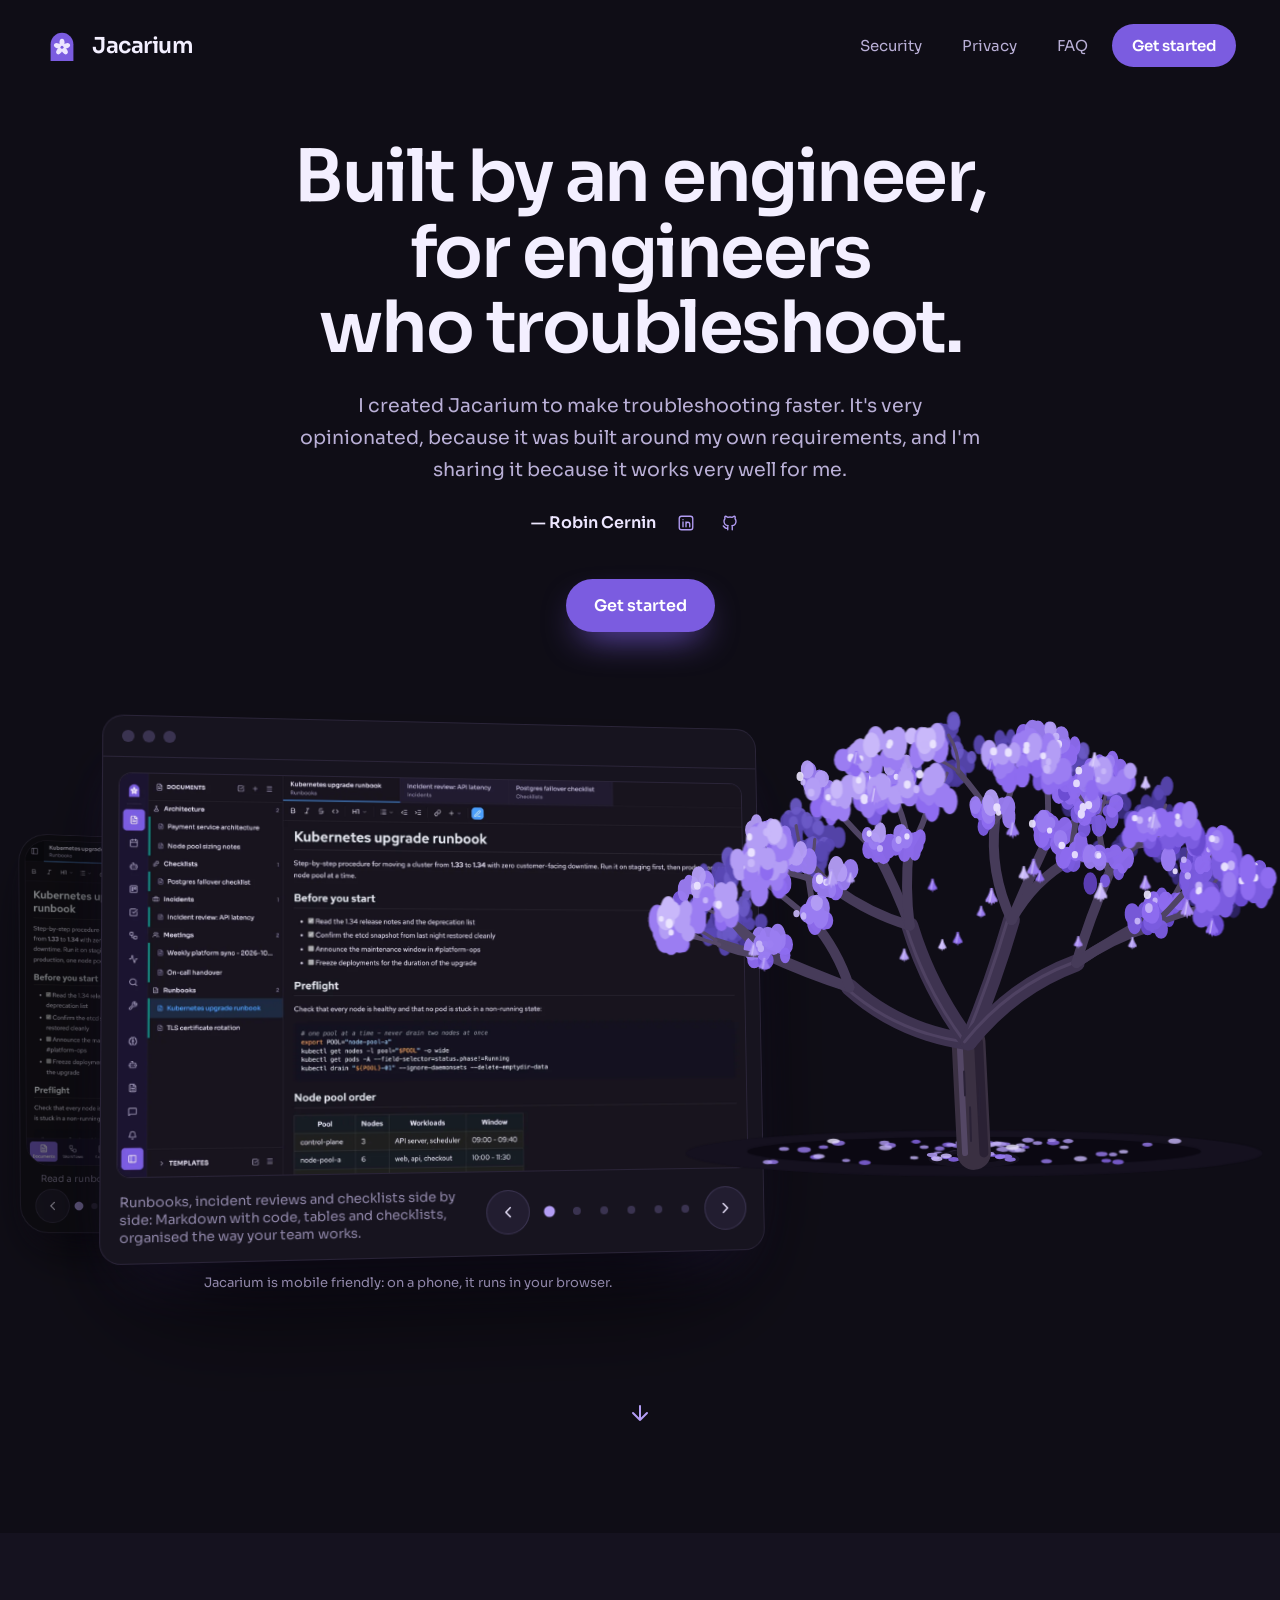
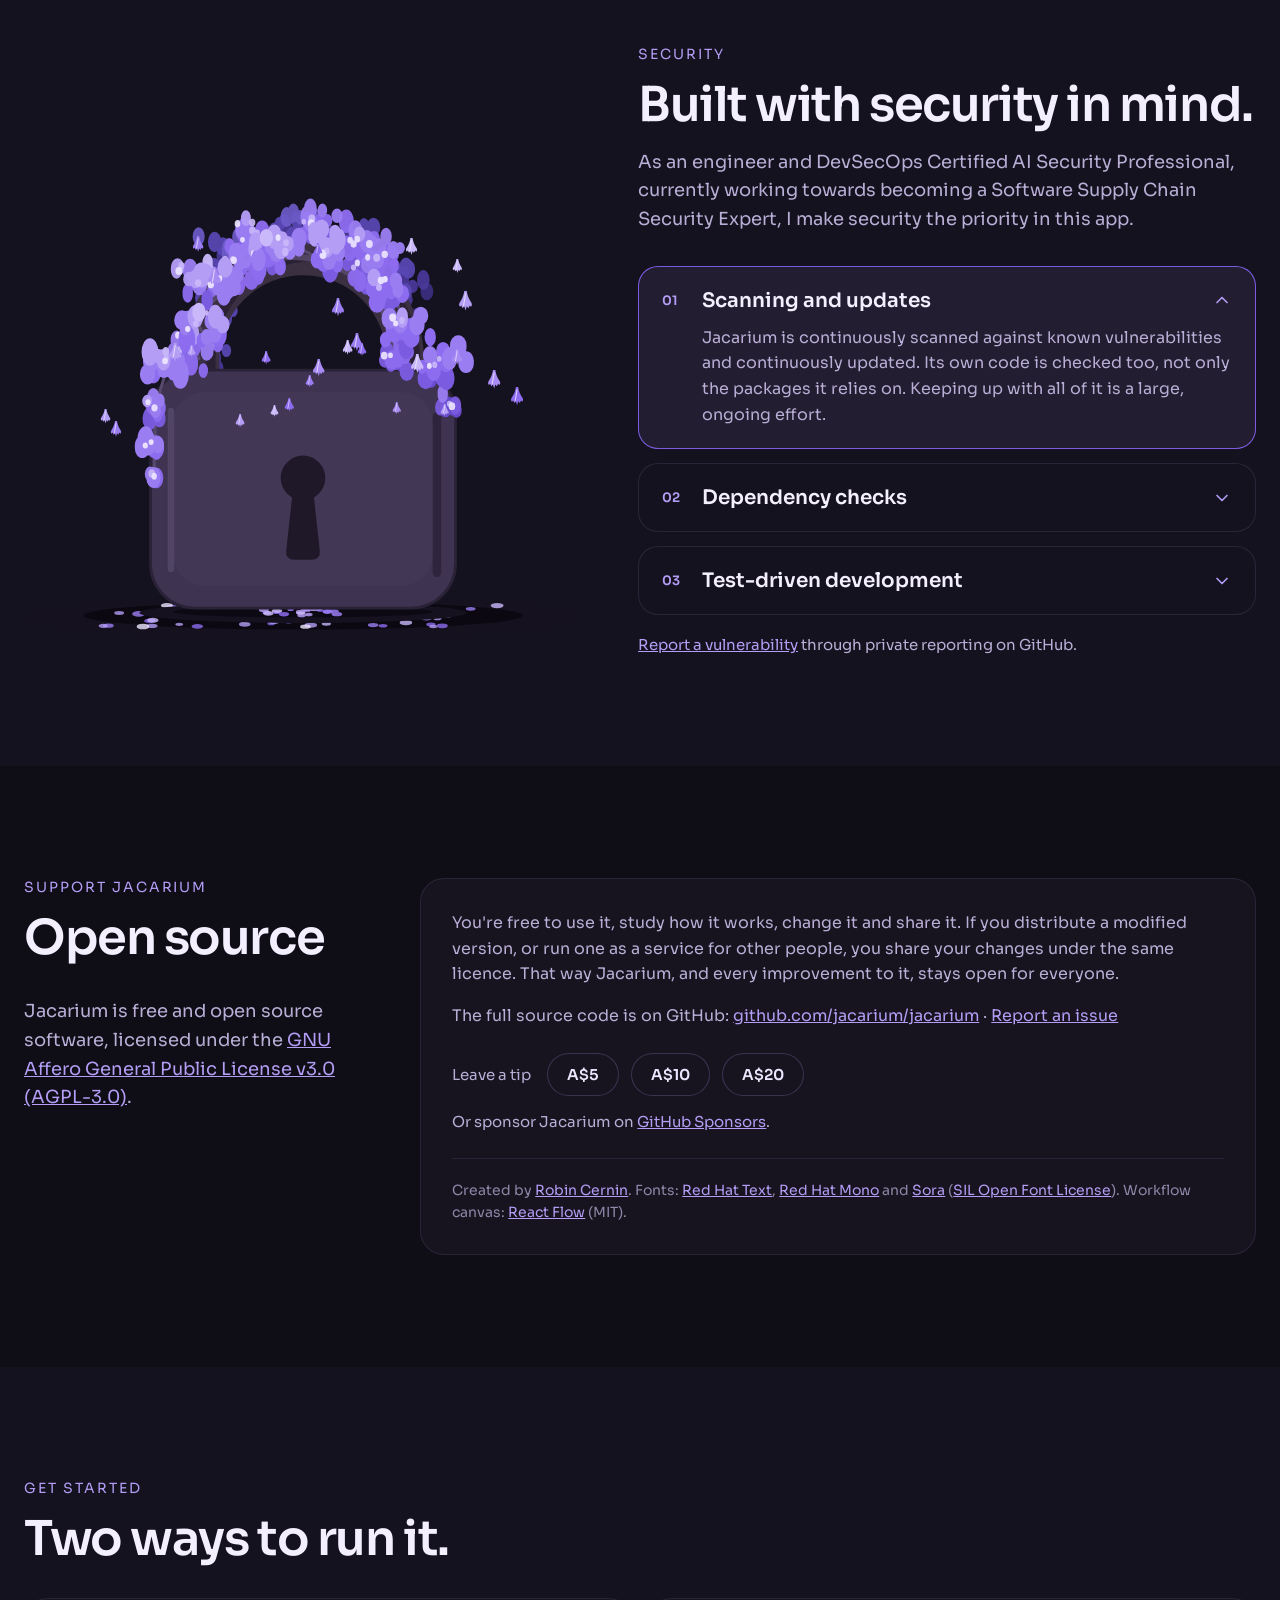
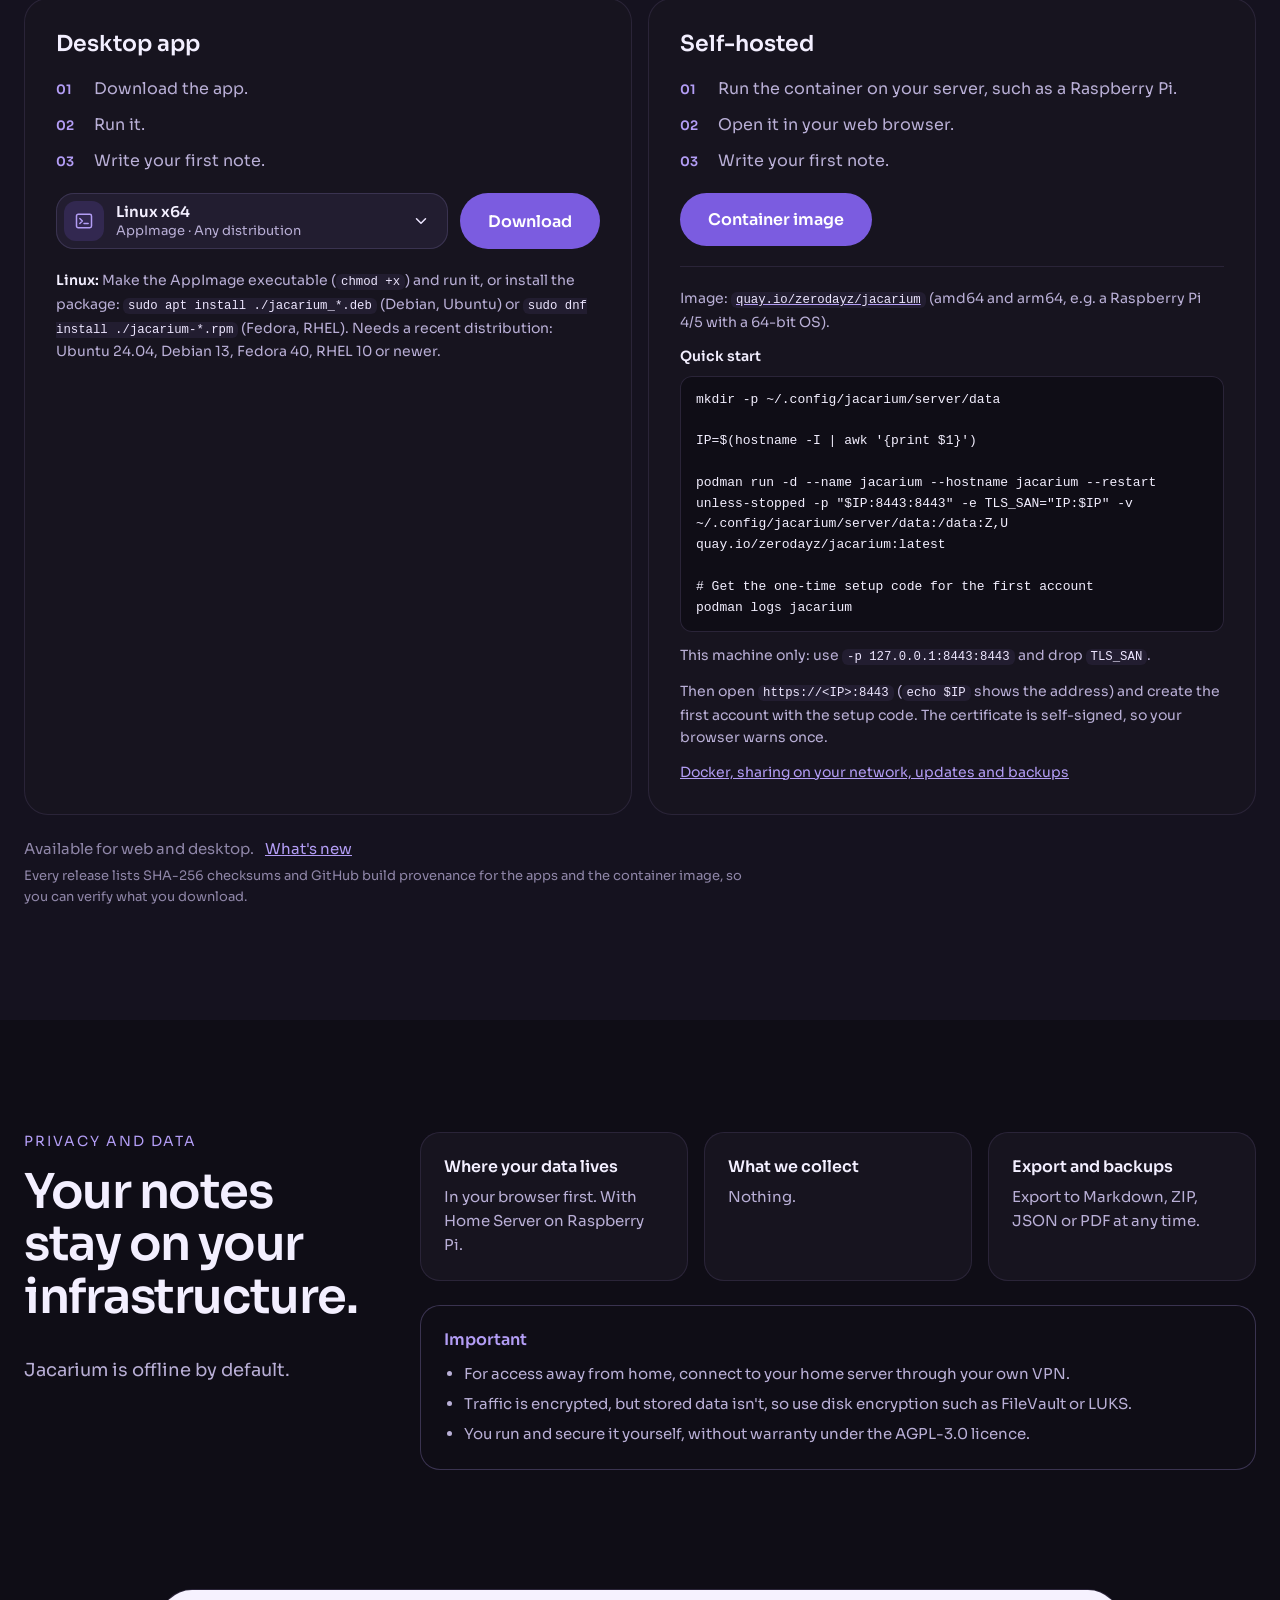
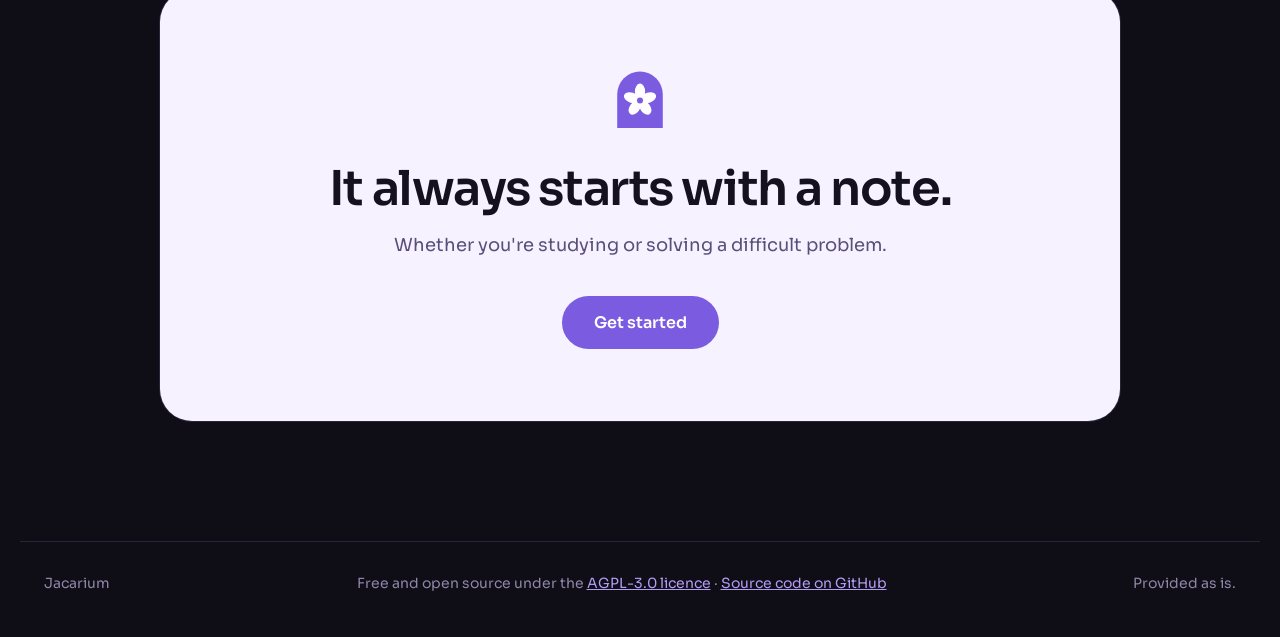
==== commit 111ec964: "CORP: Add repository download" ====
--- a/index.html
+++ b/index.html
@@ -8,11 +8,11 @@
 <link rel="preconnect" href="https://fonts.googleapis.com">
 <link rel="preconnect" href="https://fonts.gstatic.com" crossorigin>
 <link href="https://fonts.googleapis.com/css2?family=Sora:wght@400;600;700&amp;display=swap" rel="stylesheet">
-<link rel="stylesheet" href="css/tokens.css?v=20261019a">
-<link rel="stylesheet" href="css/site.css?v=20261019a">
+<link rel="stylesheet" href="css/tokens.css?v=20261020a">
+<link rel="stylesheet" href="css/site.css?v=20261020a">
 <script>document.documentElement.classList.add('js');</script>
-<script type="module" src="js/jacaranda-tree.js?v=20261019a"></script>
-<script type="module" src="js/main.js?v=20261019a"></script>
+<script type="module" src="js/jacaranda-tree.js?v=20261020a"></script>
+<script type="module" src="js/main.js?v=20261020a"></script>
 </head>
 <body>
 <div class="page">
@@ -76,22 +76,22 @@
         </div>
         <div class="deck">
           <div class="slide" data-caption="Runbooks, incident reviews and checklists side by side: Markdown with code, tables and checklists, organised the way your team works.">
-            <img src="images/screenshots/01-documents.webp?v=20261019a" alt="Documents view with a Kubernetes upgrade runbook open" width="1600" height="1000" decoding="async">
+            <img src="images/screenshots/01-documents.webp?v=20261020a" alt="Documents view with a Kubernetes upgrade runbook open" width="1600" height="1000" decoding="async">
           </div>
           <div class="slide" data-caption="Source on the left, a rendered document on the right: two panes, each with its own preview.">
-            <img src="images/screenshots/02-documents-split.webp?v=20261019a" alt="Split view with a runbook's Markdown source next to a rendered architecture document" width="1600" height="1000" decoding="async">
+            <img src="images/screenshots/02-documents-split.webp?v=20261020a" alt="Split view with a runbook's Markdown source next to a rendered architecture document" width="1600" height="1000" decoding="async">
           </div>
           <div class="slide" data-caption="Your Taskwarrior tasks with projects, priorities, due dates and urgency. Start a timer, annotate, filter.">
-            <img src="images/screenshots/05-tasks.webp?v=20261019a" alt="Taskwarrior tasks with projects, priorities and due dates" width="1600" height="1000" decoding="async">
+            <img src="images/screenshots/05-tasks.webp?v=20261020a" alt="Taskwarrior tasks with projects, priorities and due dates" width="1600" height="1000" decoding="async">
           </div>
           <div class="slide" data-caption="Plan the quarter on a board: tags, priorities, assignees and due dates on every card.">
-            <img src="images/screenshots/04-kanban.webp?v=20261019a" alt="Kanban board for a Q4 platform roadmap" width="1600" height="1000" decoding="async">
+            <img src="images/screenshots/04-kanban.webp?v=20261020a" alt="Kanban board for a Q4 platform roadmap" width="1600" height="1000" decoding="async">
           </div>
           <div class="slide" data-caption="Wire up checks and notifications on a canvas: HTTP requests, comparisons, branches and results.">
-            <img src="images/screenshots/06-workflow-builder.webp?v=20261019a" alt="Workflow builder with a health check, a condition and a webhook" width="1600" height="1000" decoding="async">
+            <img src="images/screenshots/06-workflow-builder.webp?v=20261020a" alt="Workflow builder with a health check, a condition and a webhook" width="1600" height="1000" decoding="async">
           </div>
           <div class="slide" data-caption="Ask Robin about a stuck rollout and get commands you can paste, with the provider you choose, including local models.">
-            <img src="images/screenshots/07-robin-chat.webp?v=20261019a" alt="Robin AI chat debugging a stuck Kubernetes rollout" width="1600" height="1000" decoding="async">
+            <img src="images/screenshots/07-robin-chat.webp?v=20261020a" alt="Robin AI chat debugging a stuck Kubernetes rollout" width="1600" height="1000" decoding="async">
           </div>
         </div>
         <div class="frame-foot">
@@ -110,16 +110,16 @@
         <div class="device-body">
         <div class="deck phone-deck">
           <div class="slide" data-caption="Read a runbook on the go.">
-            <img src="images/screenshots/phone-documents.webp?v=20261019a" alt="Runbook open in the reader on a phone" width="786" height="1704" decoding="async">
+            <img src="images/screenshots/phone-documents.webp?v=20261020a" alt="Runbook open in the reader on a phone" width="786" height="1704" decoding="async">
           </div>
           <div class="slide" data-caption="Check a workflow on your phone, edit it on desktop.">
-            <img src="images/screenshots/phone-workflow.webp?v=20261019a" alt="Read-only workflow with a health check and a branch on a phone" width="786" height="1704" decoding="async">
+            <img src="images/screenshots/phone-workflow.webp?v=20261020a" alt="Read-only workflow with a health check and a branch on a phone" width="786" height="1704" decoding="async">
           </div>
           <div class="slide" data-caption="The board, one column at a time.">
-            <img src="images/screenshots/phone-kanban.webp?v=20261019a" alt="Kanban board on a phone" width="786" height="1704" decoding="async">
+            <img src="images/screenshots/phone-kanban.webp?v=20261020a" alt="Kanban board on a phone" width="786" height="1704" decoding="async">
           </div>
           <div class="slide" data-caption="Your tasks with priorities, due dates and a timer.">
-            <img src="images/screenshots/phone-tasks.webp?v=20261019a" alt="Task list on a phone" width="786" height="1704" decoding="async">
+            <img src="images/screenshots/phone-tasks.webp?v=20261020a" alt="Task list on a phone" width="786" height="1704" decoding="async">
           </div>
         </div>
         <div class="frame-foot phone-foot">
@@ -236,6 +236,15 @@
         </div>
         <div class="dl-notes">
           <p data-note="mac"><strong>macOS:</strong> The app isn't signed by Apple yet. The first time, open System Settings &gt; Privacy &amp; Security and click Open Anyway next to Jacarium.</p>
+          <div data-note="dnf">
+            <p><strong>Fedora / RHEL (dnf):</strong> Add the Jacarium repository from Fedora COPR and install it:</p>
+<pre class="code"><code>sudo dnf copr enable robincernin/jacarium
+
+sudo dnf install jacarium</code></pre>
+            <p>Updates arrive with <code>sudo dnf upgrade</code>. COPR is a community repository, not part of the official Fedora repositories. Its packages are the official Jacarium release builds, checked against the release's SHA-256 checksums and updated automatically with every release.</p>
+            <p>For Fedora 42 and newer, and RHEL 10 and compatible systems (CentOS Stream 10, AlmaLinux 10, Rocky Linux 10), on x86_64 and ARM64. On RHEL 10 and compatible systems, enable EPEL first: <code>sudo dnf install epel-release</code>, or on RHEL, <code>sudo subscription-manager repos --enable codeready-builder-for-rhel-10-$(arch)-rpms</code> followed by <code>sudo dnf install https://dl.fedoraproject.org/pub/epel/epel-release-latest-10.noarch.rpm</code>.</p>
+            <p>Prefer not to add a repository? Choose <strong>.rpm</strong> under Linux x64 or Linux ARM64 to download the package directly. <a href="https://copr.fedorainfracloud.org/coprs/robincernin/jacarium/" target="_blank" rel="noopener">COPR project</a> · <a href="https://github.com/jacarium/jacarium" target="_blank" rel="noopener">Source and issues</a></p>
+          </div>
           <p data-note="linux"><strong>Linux:</strong> Make the AppImage executable (<code>chmod +x</code>) and run it, or install the package: <code>sudo apt install ./jacarium_*.deb</code> (Debian, Ubuntu) or <code>sudo dnf install ./jacarium-*.rpm</code> (Fedora, RHEL). Needs a recent distribution: Ubuntu 24.04, Debian 13, Fedora 40, RHEL 10 or newer.</p>
         </div>
       </div>
--- a/css/site.css
+++ b/css/site.css
@@ -238,6 +238,7 @@
 .dl-meta:empty { display: none; }
 .dl-notes { width: 100%; font-size: 14px; line-height: 1.6; color: var(--text-muted); }
 .dl-notes p { margin: 0 0 8px; }
+.dl-notes pre.code { margin: 0 0 8px; }
 .dl-notes p:last-child { margin-bottom: 0; }
 .dl-notes strong { color: var(--text); font-weight: 600; }
 
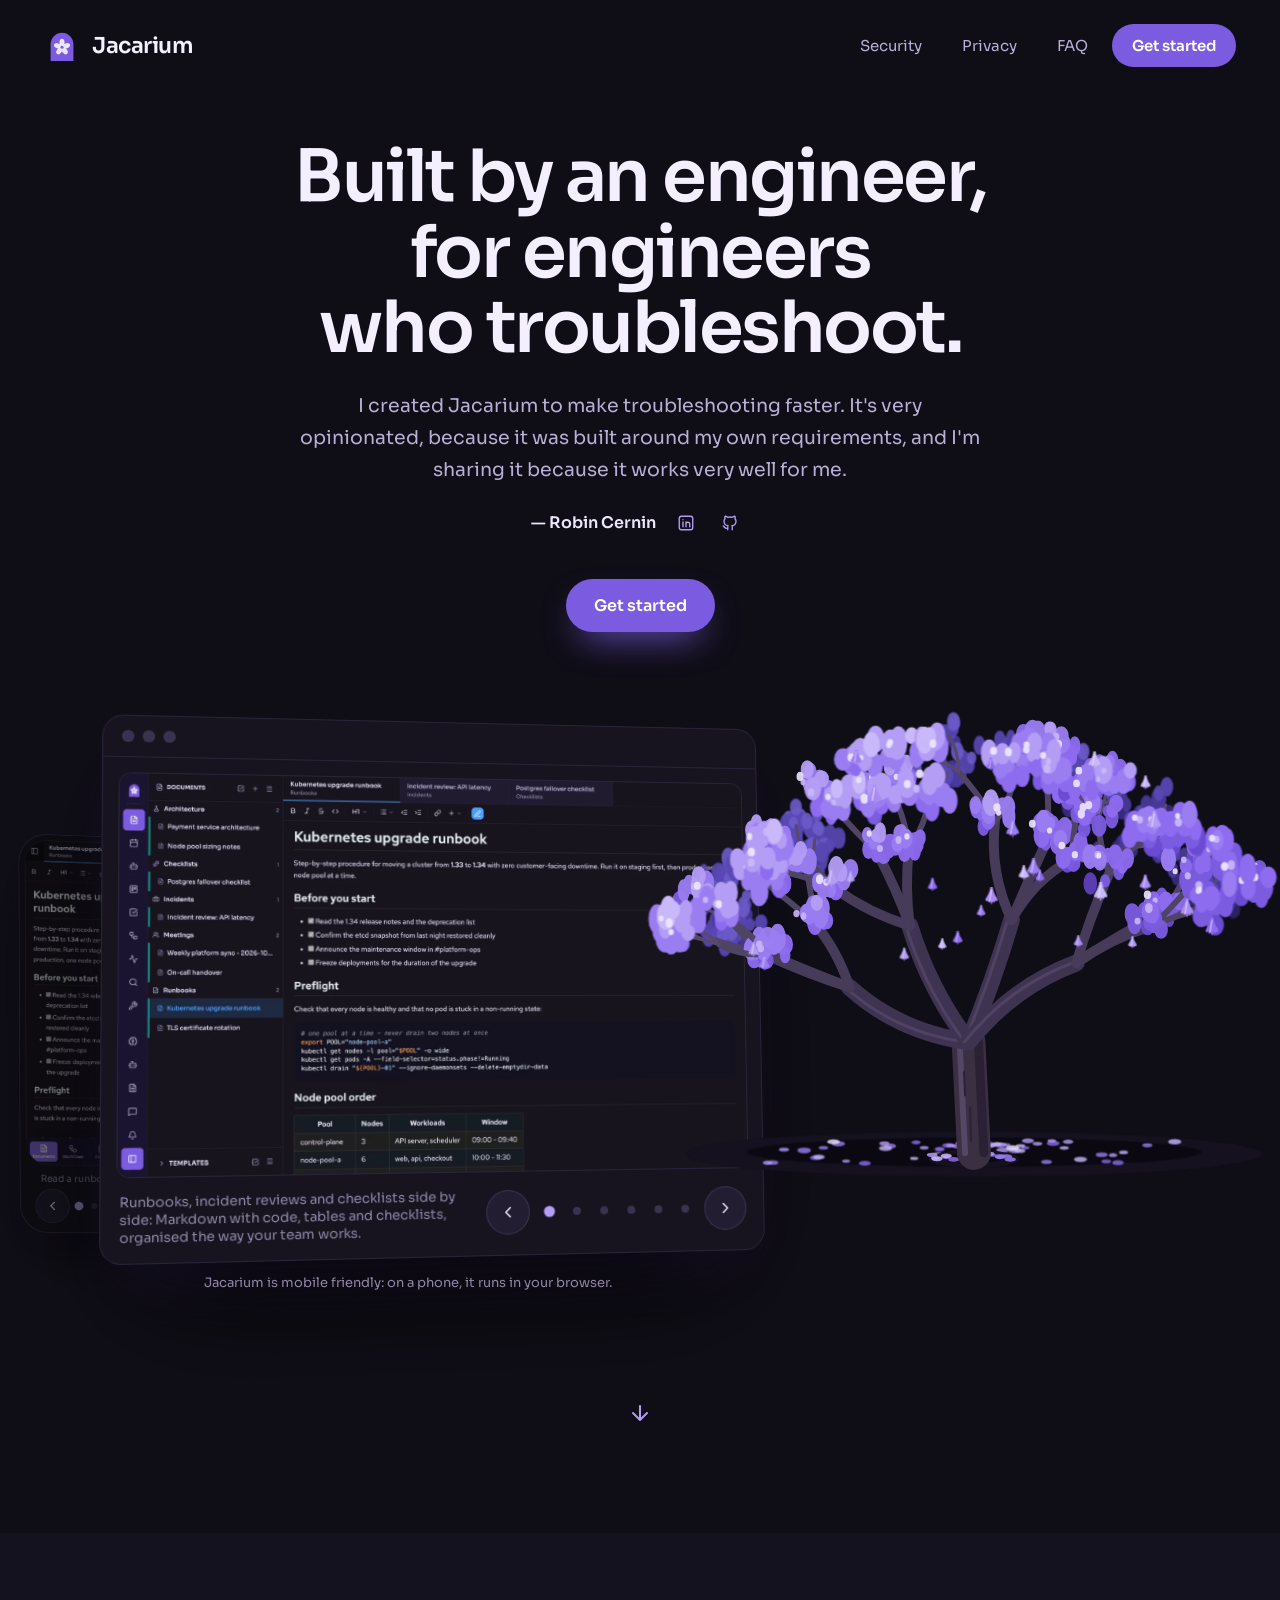
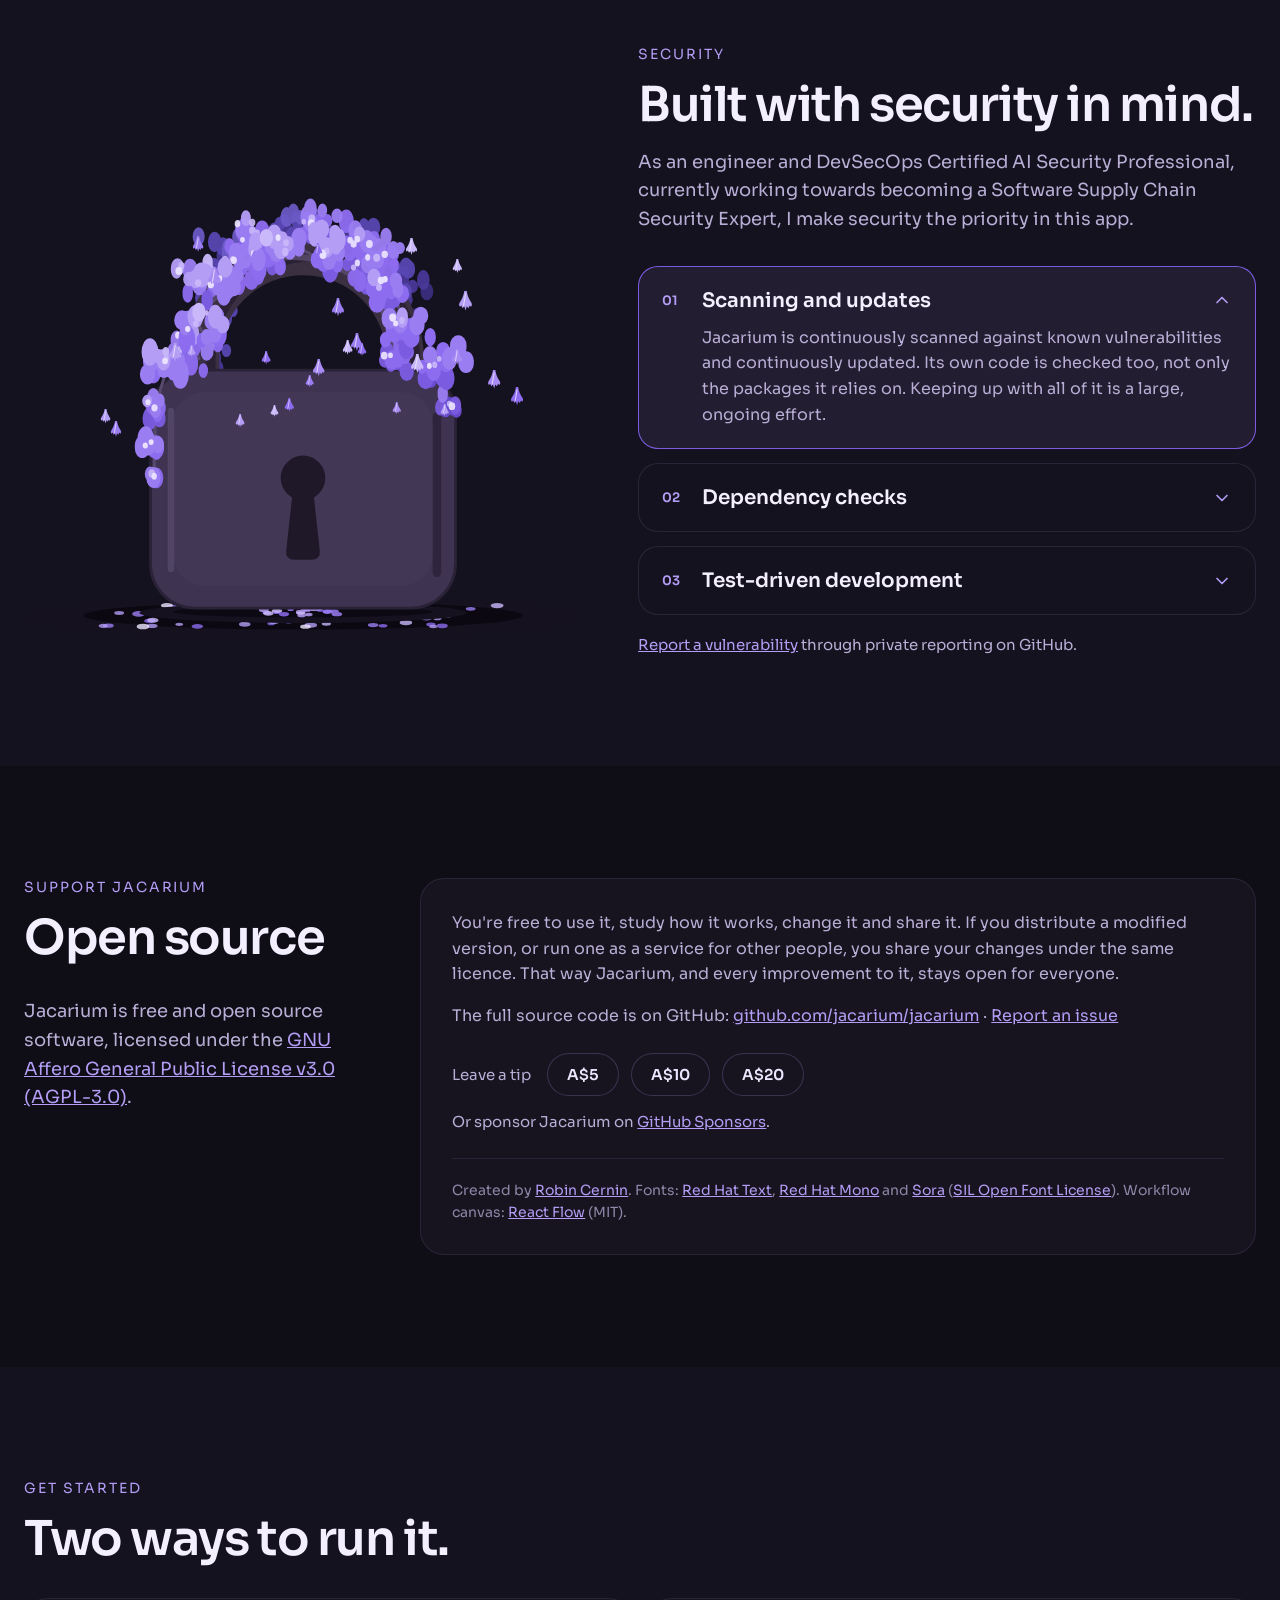
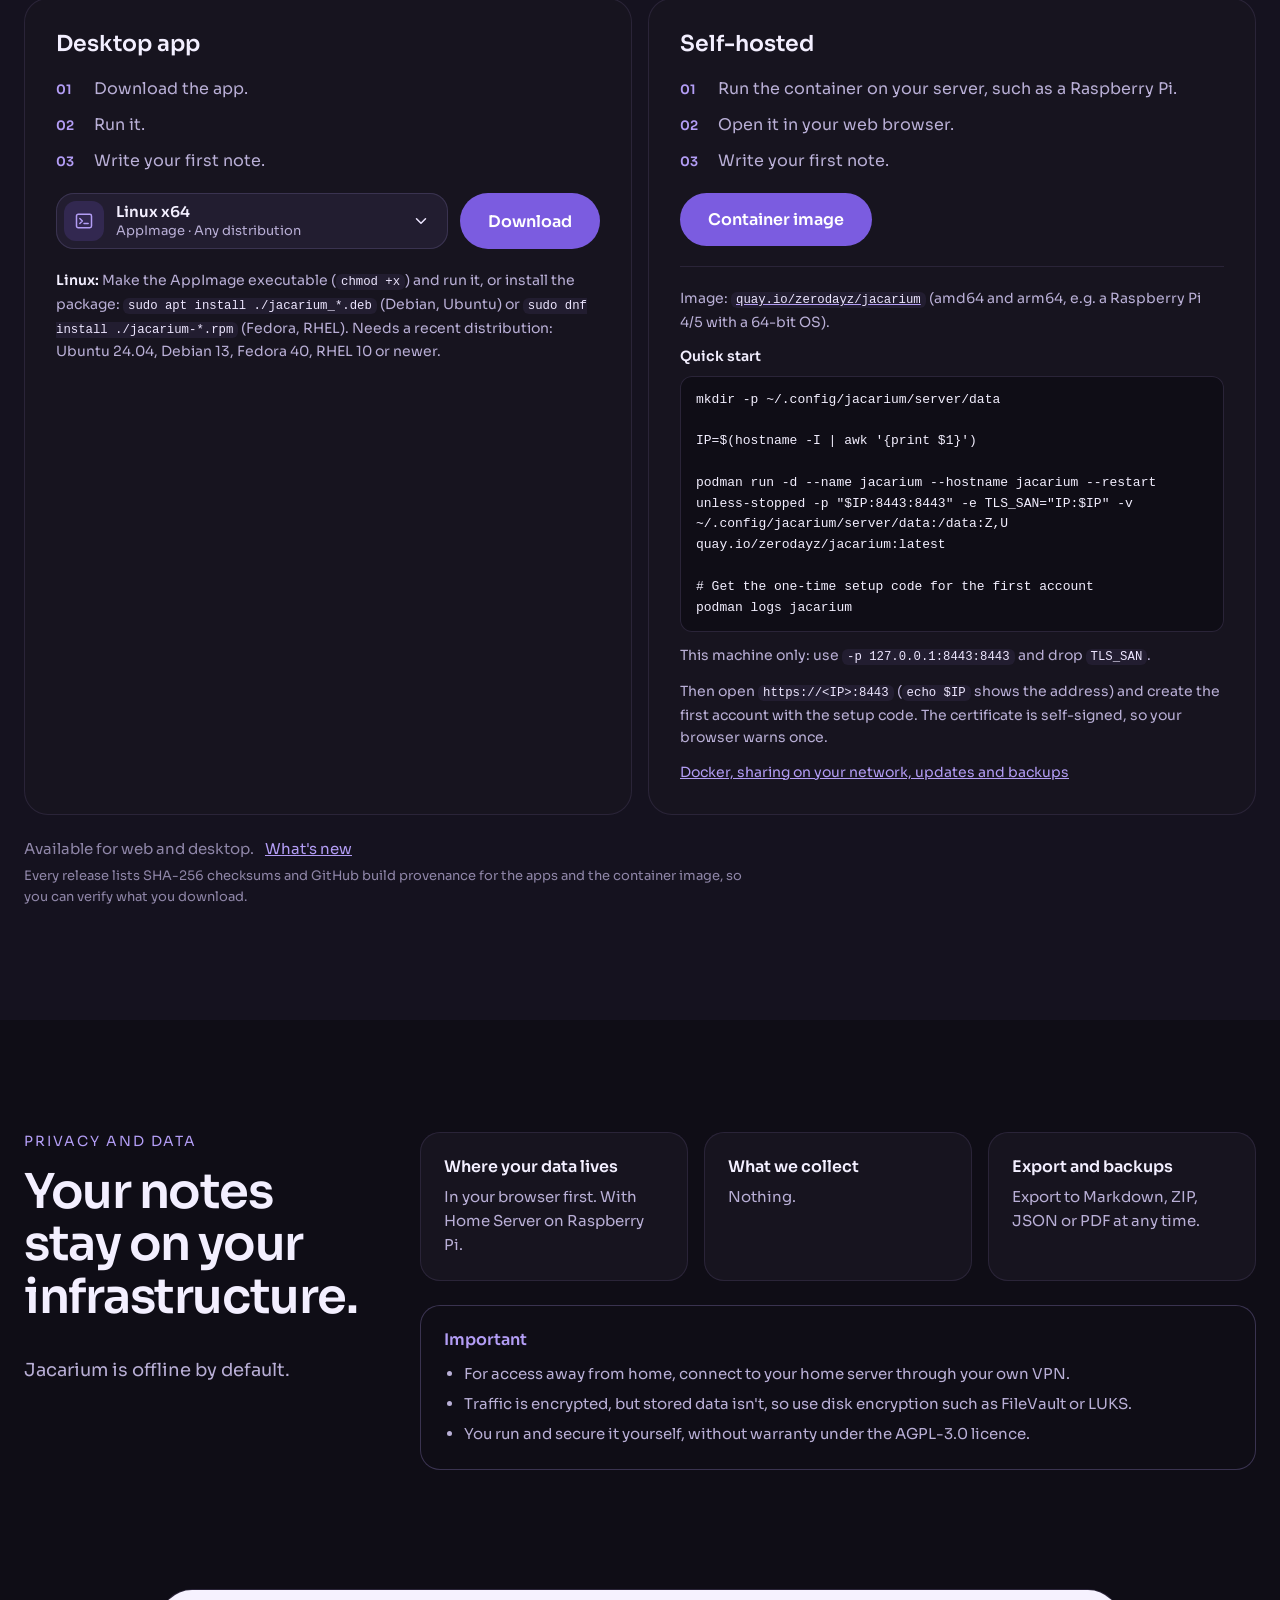
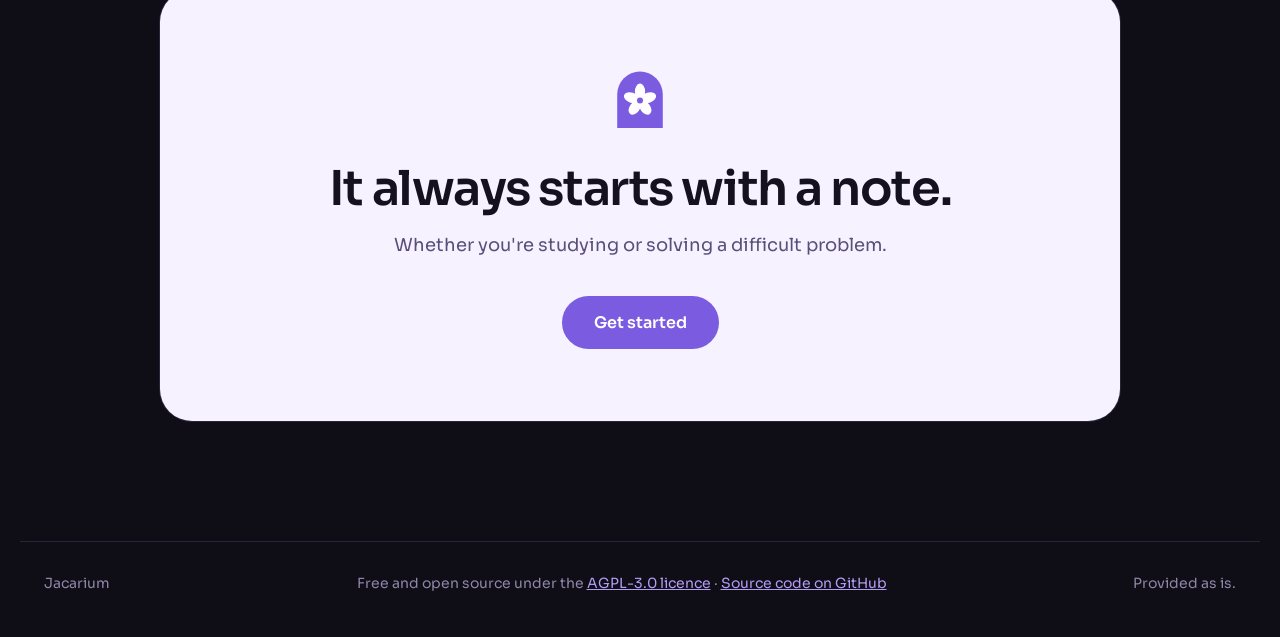
==== commit e11d597b: "COPR: update upgrade instructions" ====
--- a/index.html
+++ b/index.html
@@ -241,8 +241,8 @@
 <pre class="code"><code>sudo dnf copr enable robincernin/jacarium
 
 sudo dnf install jacarium</code></pre>
-            <p>Updates arrive with <code>sudo dnf upgrade</code>. COPR is a community repository, not part of the official Fedora repositories. Its packages are the official Jacarium release builds, checked against the release's SHA-256 checksums and updated automatically with every release.</p>
-            <p>For Fedora 42 and newer, and RHEL 10 and compatible systems (CentOS Stream 10, AlmaLinux 10, Rocky Linux 10), on x86_64 and ARM64. On RHEL 10 and compatible systems, enable EPEL first: <code>sudo dnf install epel-release</code>, or on RHEL, <code>sudo subscription-manager repos --enable codeready-builder-for-rhel-10-$(arch)-rpms</code> followed by <code>sudo dnf install https://dl.fedoraproject.org/pub/epel/epel-release-latest-10.noarch.rpm</code>.</p>
+            <p>To update, run <code>sudo dnf upgrade --refresh jacarium</code> (<code>--refresh</code> checks for a new release right away). COPR is a community repository, not part of the official Fedora repositories. Its packages are the official Jacarium release builds, checked against the release's SHA-256 checksums and updated automatically with every release.</p>
+            <p>For Fedora 43 and newer, and RHEL 10 and compatible systems (CentOS Stream 10, AlmaLinux 10, Rocky Linux 10), on x86_64 and ARM64. On RHEL 10 and compatible systems, enable EPEL first: <code>sudo dnf install epel-release</code>, or on RHEL, <code>sudo subscription-manager repos --enable codeready-builder-for-rhel-10-$(arch)-rpms</code> followed by <code>sudo dnf install https://dl.fedoraproject.org/pub/epel/epel-release-latest-10.noarch.rpm</code>.</p>
             <p>Prefer not to add a repository? Choose <strong>.rpm</strong> under Linux x64 or Linux ARM64 to download the package directly. <a href="https://copr.fedorainfracloud.org/coprs/robincernin/jacarium/" target="_blank" rel="noopener">COPR project</a> · <a href="https://github.com/jacarium/jacarium" target="_blank" rel="noopener">Source and issues</a></p>
           </div>
           <p data-note="linux"><strong>Linux:</strong> Make the AppImage executable (<code>chmod +x</code>) and run it, or install the package: <code>sudo apt install ./jacarium_*.deb</code> (Debian, Ubuntu) or <code>sudo dnf install ./jacarium-*.rpm</code> (Fedora, RHEL). Needs a recent distribution: Ubuntu 24.04, Debian 13, Fedora 40, RHEL 10 or newer.</p>
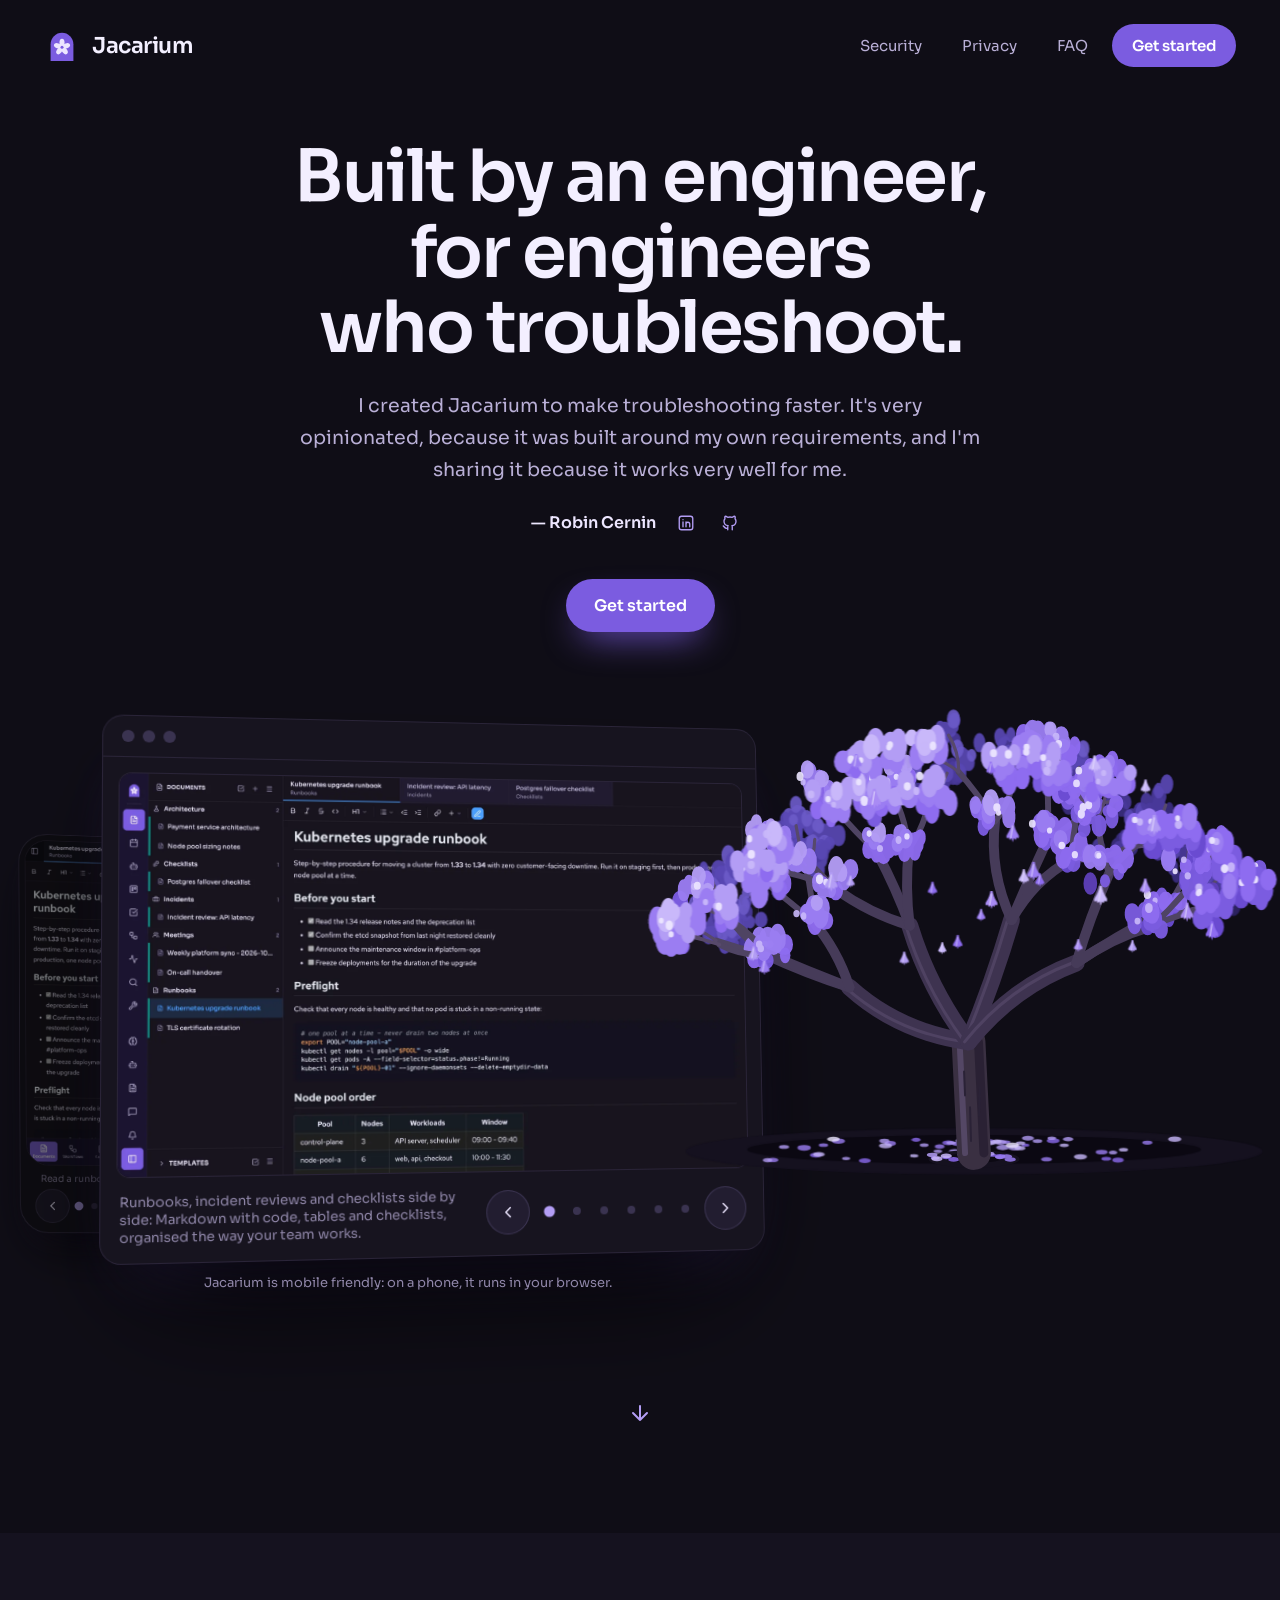
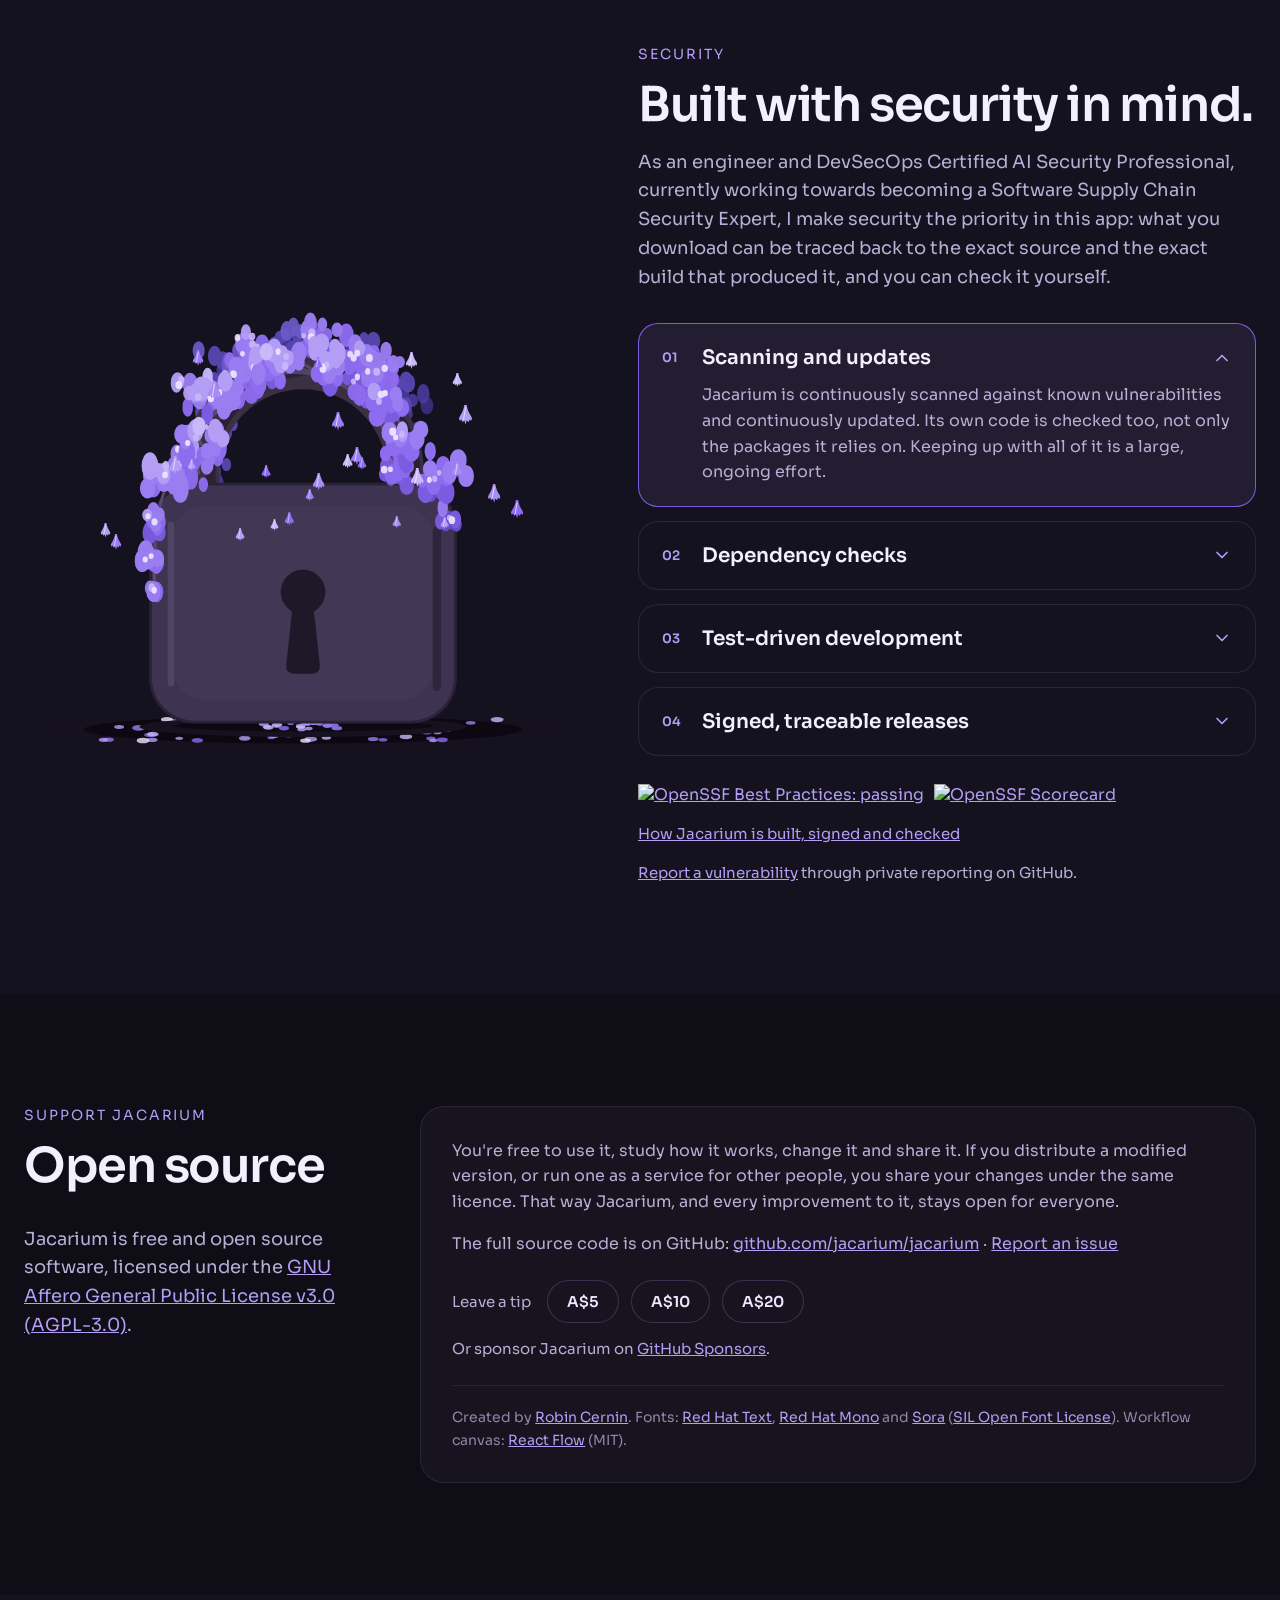
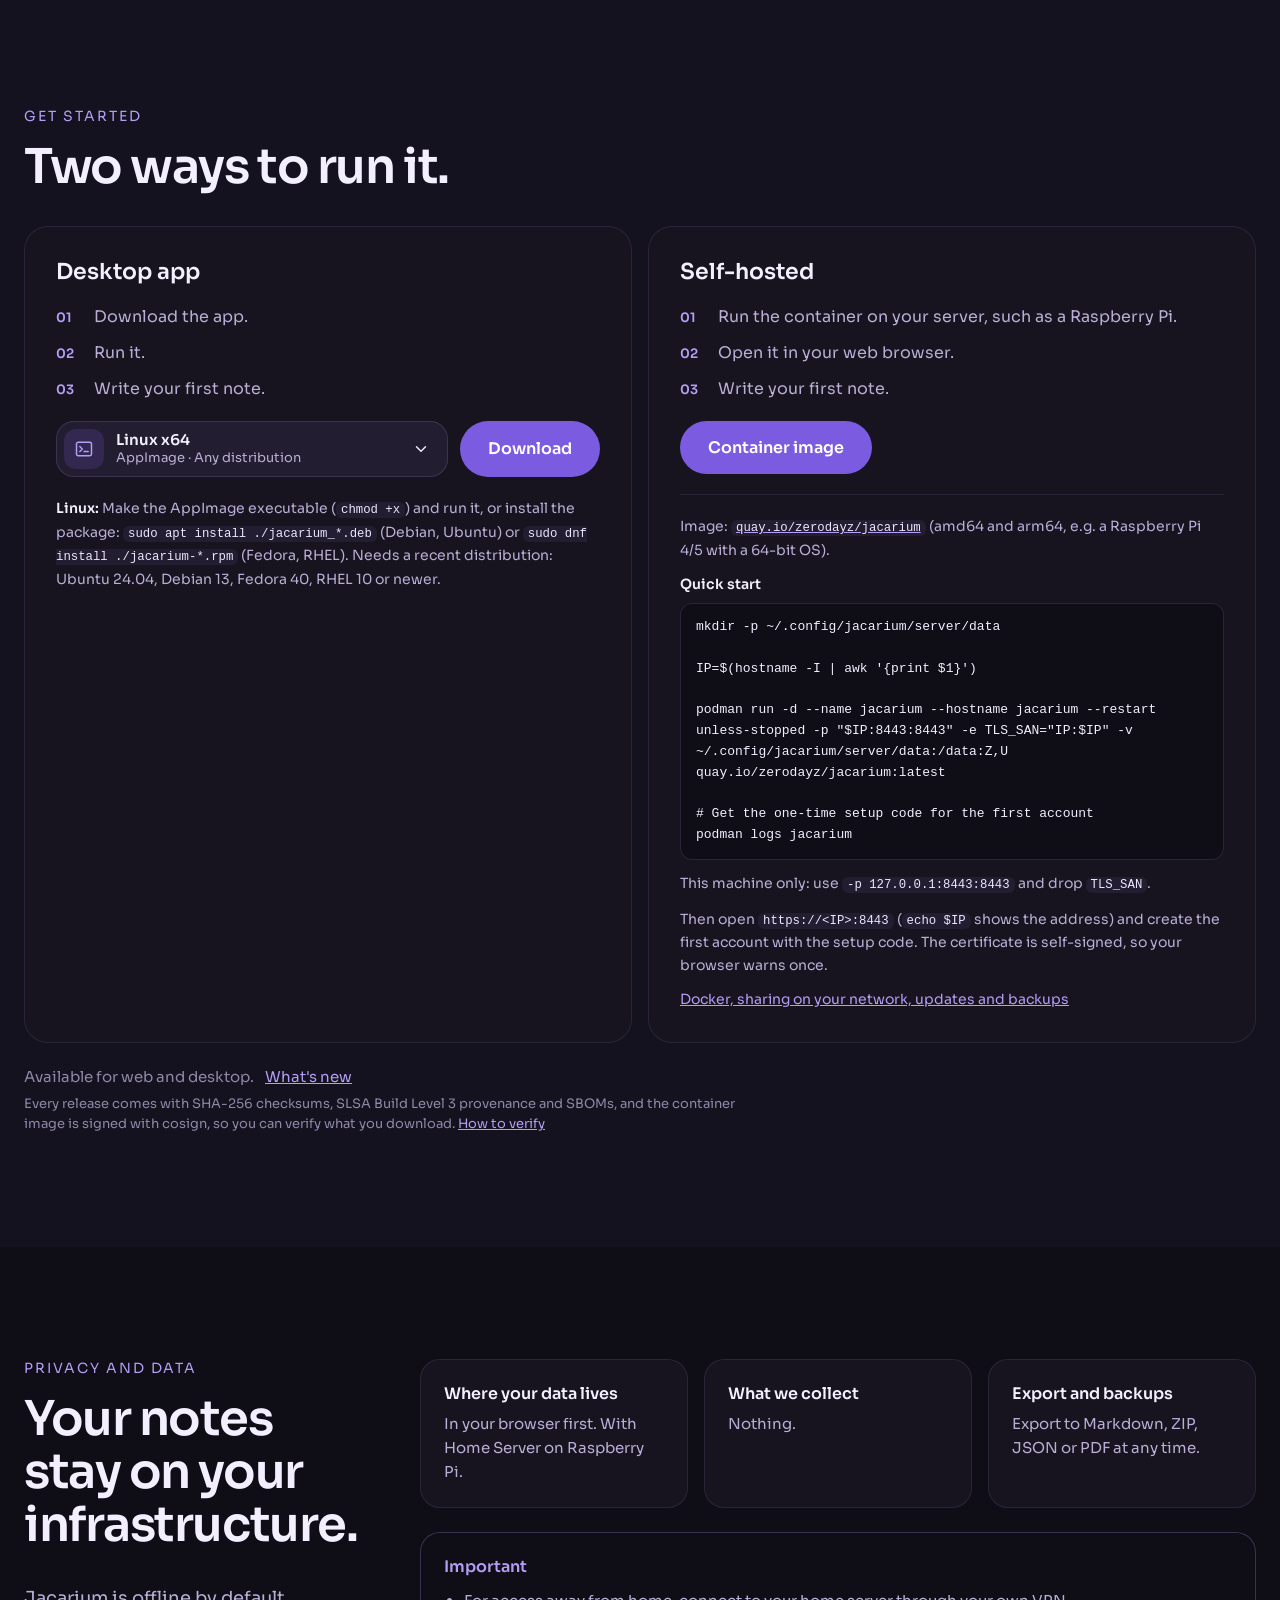
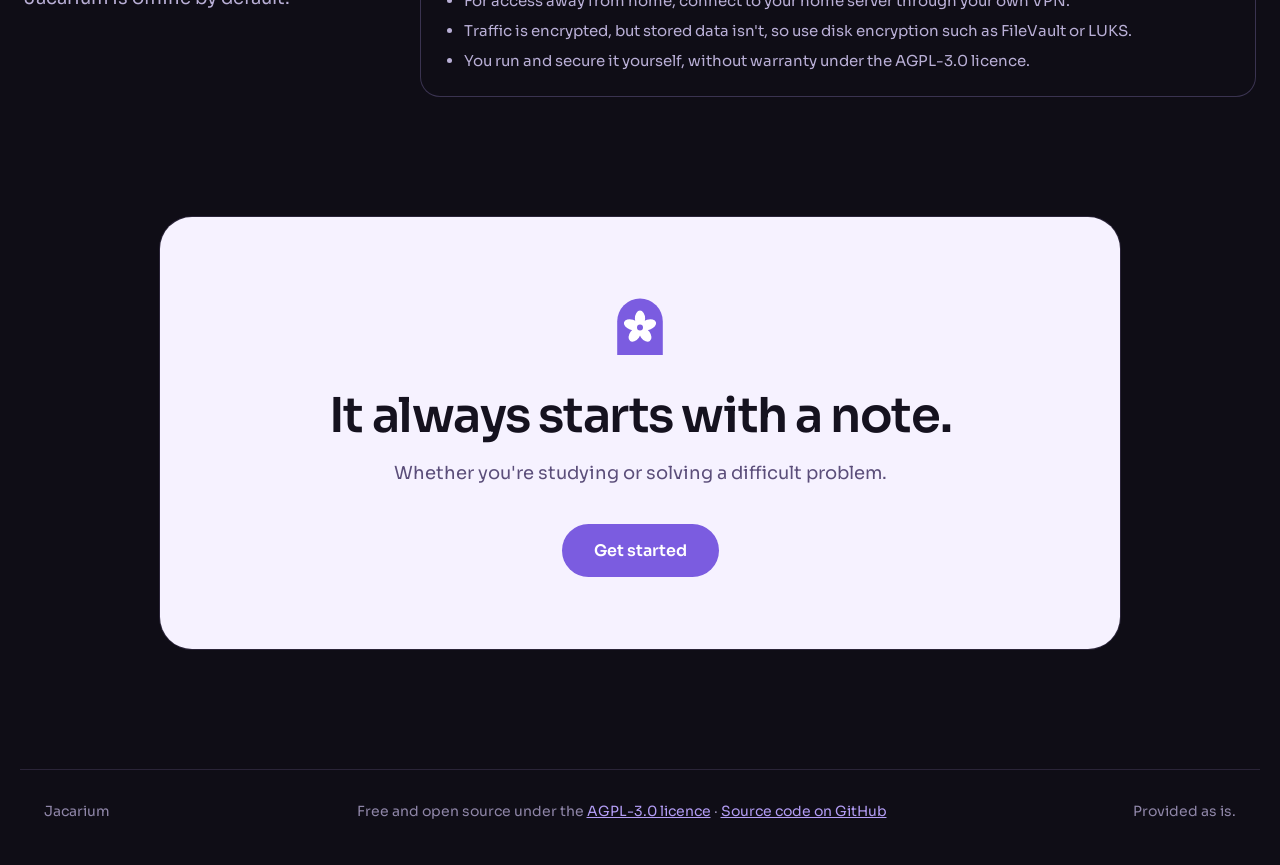
==== commit 0dc13bc4: "Add Security" ====
--- a/index.html
+++ b/index.html
@@ -8,11 +8,11 @@
 <link rel="preconnect" href="https://fonts.googleapis.com">
 <link rel="preconnect" href="https://fonts.gstatic.com" crossorigin>
 <link href="https://fonts.googleapis.com/css2?family=Sora:wght@400;600;700&amp;display=swap" rel="stylesheet">
-<link rel="stylesheet" href="css/tokens.css?v=20261020a">
-<link rel="stylesheet" href="css/site.css?v=20261020a">
+<link rel="stylesheet" href="css/tokens.css?v=20261027a">
+<link rel="stylesheet" href="css/site.css?v=20261027a">
 <script>document.documentElement.classList.add('js');</script>
-<script type="module" src="js/jacaranda-tree.js?v=20261020a"></script>
-<script type="module" src="js/main.js?v=20261020a"></script>
+<script type="module" src="js/jacaranda-tree.js?v=20261027a"></script>
+<script type="module" src="js/main.js?v=20261027a"></script>
 </head>
 <body>
 <div class="page">
@@ -33,7 +33,7 @@
     <span class="brand-name">Jacarium</span>
   </a>
   <nav aria-label="Main" class="site-nav">
-    <a href="#security" class="nav-link">Security</a>
+    <a href="security.html" class="nav-link">Security</a>
     <a href="#privacy" class="nav-link">Privacy</a>
     <a href="faq.html" class="nav-link">FAQ</a>
     <a href="#get-started" class="btn btn-primary btn-sm">Get started</a>
@@ -76,22 +76,22 @@
         </div>
         <div class="deck">
           <div class="slide" data-caption="Runbooks, incident reviews and checklists side by side: Markdown with code, tables and checklists, organised the way your team works.">
-            <img src="images/screenshots/01-documents.webp?v=20261020a" alt="Documents view with a Kubernetes upgrade runbook open" width="1600" height="1000" decoding="async">
+            <img src="images/screenshots/01-documents.webp?v=20261027a" alt="Documents view with a Kubernetes upgrade runbook open" width="1600" height="1000" decoding="async">
           </div>
           <div class="slide" data-caption="Source on the left, a rendered document on the right: two panes, each with its own preview.">
-            <img src="images/screenshots/02-documents-split.webp?v=20261020a" alt="Split view with a runbook's Markdown source next to a rendered architecture document" width="1600" height="1000" decoding="async">
+            <img src="images/screenshots/02-documents-split.webp?v=20261027a" alt="Split view with a runbook's Markdown source next to a rendered architecture document" width="1600" height="1000" decoding="async">
           </div>
           <div class="slide" data-caption="Your Taskwarrior tasks with projects, priorities, due dates and urgency. Start a timer, annotate, filter.">
-            <img src="images/screenshots/05-tasks.webp?v=20261020a" alt="Taskwarrior tasks with projects, priorities and due dates" width="1600" height="1000" decoding="async">
+            <img src="images/screenshots/05-tasks.webp?v=20261027a" alt="Taskwarrior tasks with projects, priorities and due dates" width="1600" height="1000" decoding="async">
           </div>
           <div class="slide" data-caption="Plan the quarter on a board: tags, priorities, assignees and due dates on every card.">
-            <img src="images/screenshots/04-kanban.webp?v=20261020a" alt="Kanban board for a Q4 platform roadmap" width="1600" height="1000" decoding="async">
+            <img src="images/screenshots/04-kanban.webp?v=20261027a" alt="Kanban board for a Q4 platform roadmap" width="1600" height="1000" decoding="async">
           </div>
           <div class="slide" data-caption="Wire up checks and notifications on a canvas: HTTP requests, comparisons, branches and results.">
-            <img src="images/screenshots/06-workflow-builder.webp?v=20261020a" alt="Workflow builder with a health check, a condition and a webhook" width="1600" height="1000" decoding="async">
+            <img src="images/screenshots/06-workflow-builder.webp?v=20261027a" alt="Workflow builder with a health check, a condition and a webhook" width="1600" height="1000" decoding="async">
           </div>
           <div class="slide" data-caption="Ask Robin about a stuck rollout and get commands you can paste, with the provider you choose, including local models.">
-            <img src="images/screenshots/07-robin-chat.webp?v=20261020a" alt="Robin AI chat debugging a stuck Kubernetes rollout" width="1600" height="1000" decoding="async">
+            <img src="images/screenshots/07-robin-chat.webp?v=20261027a" alt="Robin AI chat debugging a stuck Kubernetes rollout" width="1600" height="1000" decoding="async">
           </div>
         </div>
         <div class="frame-foot">
@@ -110,16 +110,16 @@
         <div class="device-body">
         <div class="deck phone-deck">
           <div class="slide" data-caption="Read a runbook on the go.">
-            <img src="images/screenshots/phone-documents.webp?v=20261020a" alt="Runbook open in the reader on a phone" width="786" height="1704" decoding="async">
+            <img src="images/screenshots/phone-documents.webp?v=20261027a" alt="Runbook open in the reader on a phone" width="786" height="1704" decoding="async">
           </div>
           <div class="slide" data-caption="Check a workflow on your phone, edit it on desktop.">
-            <img src="images/screenshots/phone-workflow.webp?v=20261020a" alt="Read-only workflow with a health check and a branch on a phone" width="786" height="1704" decoding="async">
+            <img src="images/screenshots/phone-workflow.webp?v=20261027a" alt="Read-only workflow with a health check and a branch on a phone" width="786" height="1704" decoding="async">
           </div>
           <div class="slide" data-caption="The board, one column at a time.">
-            <img src="images/screenshots/phone-kanban.webp?v=20261020a" alt="Kanban board on a phone" width="786" height="1704" decoding="async">
+            <img src="images/screenshots/phone-kanban.webp?v=20261027a" alt="Kanban board on a phone" width="786" height="1704" decoding="async">
           </div>
           <div class="slide" data-caption="Your tasks with priorities, due dates and a timer.">
-            <img src="images/screenshots/phone-tasks.webp?v=20261020a" alt="Task list on a phone" width="786" height="1704" decoding="async">
+            <img src="images/screenshots/phone-tasks.webp?v=20261027a" alt="Task list on a phone" width="786" height="1704" decoding="async">
           </div>
         </div>
         <div class="frame-foot phone-foot">
@@ -155,7 +155,7 @@
     <div class="security-copy">
       <p class="eyebrow">Security</p>
       <h2 class="section-title" id="security-title">Built with security in mind.</h2>
-      <p class="lead security-lead">As an engineer and DevSecOps Certified AI Security Professional, currently working towards becoming a Software Supply Chain Security Expert, I make security the priority in this app.</p>
+      <p class="lead security-lead">As an engineer and DevSecOps Certified AI Security Professional, currently working towards becoming a Software Supply Chain Security Expert, I make security the priority in this app: what you download can be traced back to the exact source and the exact build that produced it, and you can check it yourself.</p>
       <ul class="accordion" data-accordion>
         <li>
           <button type="button" class="acc-card" aria-expanded="true" aria-controls="sec-1">
@@ -187,7 +187,22 @@
             <span class="acc-body" id="sec-3" hidden>Jacarium is built test-first: tests are written before the code they cover.</span>
           </button>
         </li>
+        <li>
+          <button type="button" class="acc-card" aria-expanded="false" aria-controls="sec-4">
+            <span class="acc-head">
+              <span class="acc-num">04</span>
+              <span class="acc-title">Signed, traceable releases</span>
+              <svg class="acc-chev" width="20" height="20" viewBox="0 0 24 24" fill="none" stroke="currentColor" stroke-width="2" stroke-linecap="round" stroke-linejoin="round" aria-hidden="true"><path d="M6 9l6 6 6-6"></path></svg>
+            </span>
+            <span class="acc-body" id="sec-4" hidden>Every installer and the container image comes with SLSA Build Level 3 provenance, SBOMs and VEX. The image is signed with cosign, and the release commits and tags are signed.</span>
+          </button>
+        </li>
       </ul>
+      <div class="sec-badges">
+        <a href="https://www.bestpractices.dev/projects/15975" target="_blank" rel="noopener"><img src="https://www.bestpractices.dev/projects/15975/badge" alt="OpenSSF Best Practices: passing" height="20"></a>
+        <a href="https://scorecard.dev/viewer/?uri=github.com/jacarium/jacarium" target="_blank" rel="noopener"><img src="https://api.securityscorecards.dev/projects/github.com/jacarium/jacarium/badge" alt="OpenSSF Scorecard" height="20"></a>
+      </div>
+      <p class="sec-report"><a href="security.html">How Jacarium is built, signed and checked</a></p>
       <p class="sec-report"><a href="https://github.com/jacarium/jacarium/security/policy" target="_blank" rel="noopener">Report a vulnerability</a> through private reporting on GitHub.</p>
     </div>
   </div>
@@ -274,7 +289,7 @@
       </div>
     </div>
     <p class="platforms">Available for web and desktop. <a href="https://github.com/jacarium/jacarium/blob/main/CHANGELOG.md" target="_blank" rel="noopener">What's new</a></p>
-    <p class="trust">Every release lists SHA-256 checksums and GitHub build provenance for the apps and the container image, so you can verify what you download.</p>
+    <p class="trust">Every release comes with SHA-256 checksums, SLSA Build Level 3 provenance and SBOMs, and the container image is signed with cosign, so you can verify what you download. <a href="https://github.com/jacarium/jacarium#security--supply-chain" target="_blank" rel="noopener">How to verify</a></p>
   </div>
 </section>
 
--- a/css/site.css
+++ b/css/site.css
@@ -277,3 +277,21 @@
 .faq-empty { margin: 0 0 20px; font-size: 15px; color: var(--text-muted); }
 .faq-item[hidden] { display: none; }
 .faq-more { margin: 32px 0 0; font-size: 15px; color: var(--text-muted); }
+
+/* Security page */
+.sec-page .lead { margin-top: 20px; }
+.sec-asof { margin: 16px 0 0; font-size: 14px; color: var(--text-faint); }
+.sec-badges { display: flex; flex-wrap: wrap; align-items: center; gap: 10px; margin-top: 28px; }
+.sec-badges a { display: inline-flex; }
+.sec-badges img { display: block; height: 20px; width: auto; }
+.sec-badges-note { margin: 10px 0 0; font-size: 14px; line-height: 1.6; color: var(--text-muted); }
+.sec-actions { display: flex; flex-wrap: wrap; gap: 12px; margin: 28px 0 48px; }
+.sec-grid { display: grid; gap: 12px; }
+@media (min-width: 760px) { .sec-grid { grid-template-columns: 1fr 1fr; } }
+.sec-card { padding: 22px 24px; border-radius: 20px; background: var(--bg-card); box-shadow: inset 0 0 0 1px var(--line); font-size: 15px; line-height: 1.6; color: var(--text-muted); min-width: 0; }
+.sec-card h3 { margin: 0 0 10px; font-size: 17px; font-weight: 600; color: var(--text); }
+.sec-card ul { margin: 0; padding-left: 18px; }
+.sec-card li + li { margin-top: 6px; }
+.sec-note { margin: 12px 0 0; font-size: 13px; color: var(--text-faint); }
+.sec-verify { margin-top: 40px; font-size: 16px; line-height: 1.6; color: var(--text-muted); }
+.sec-verify p { margin: 0; }
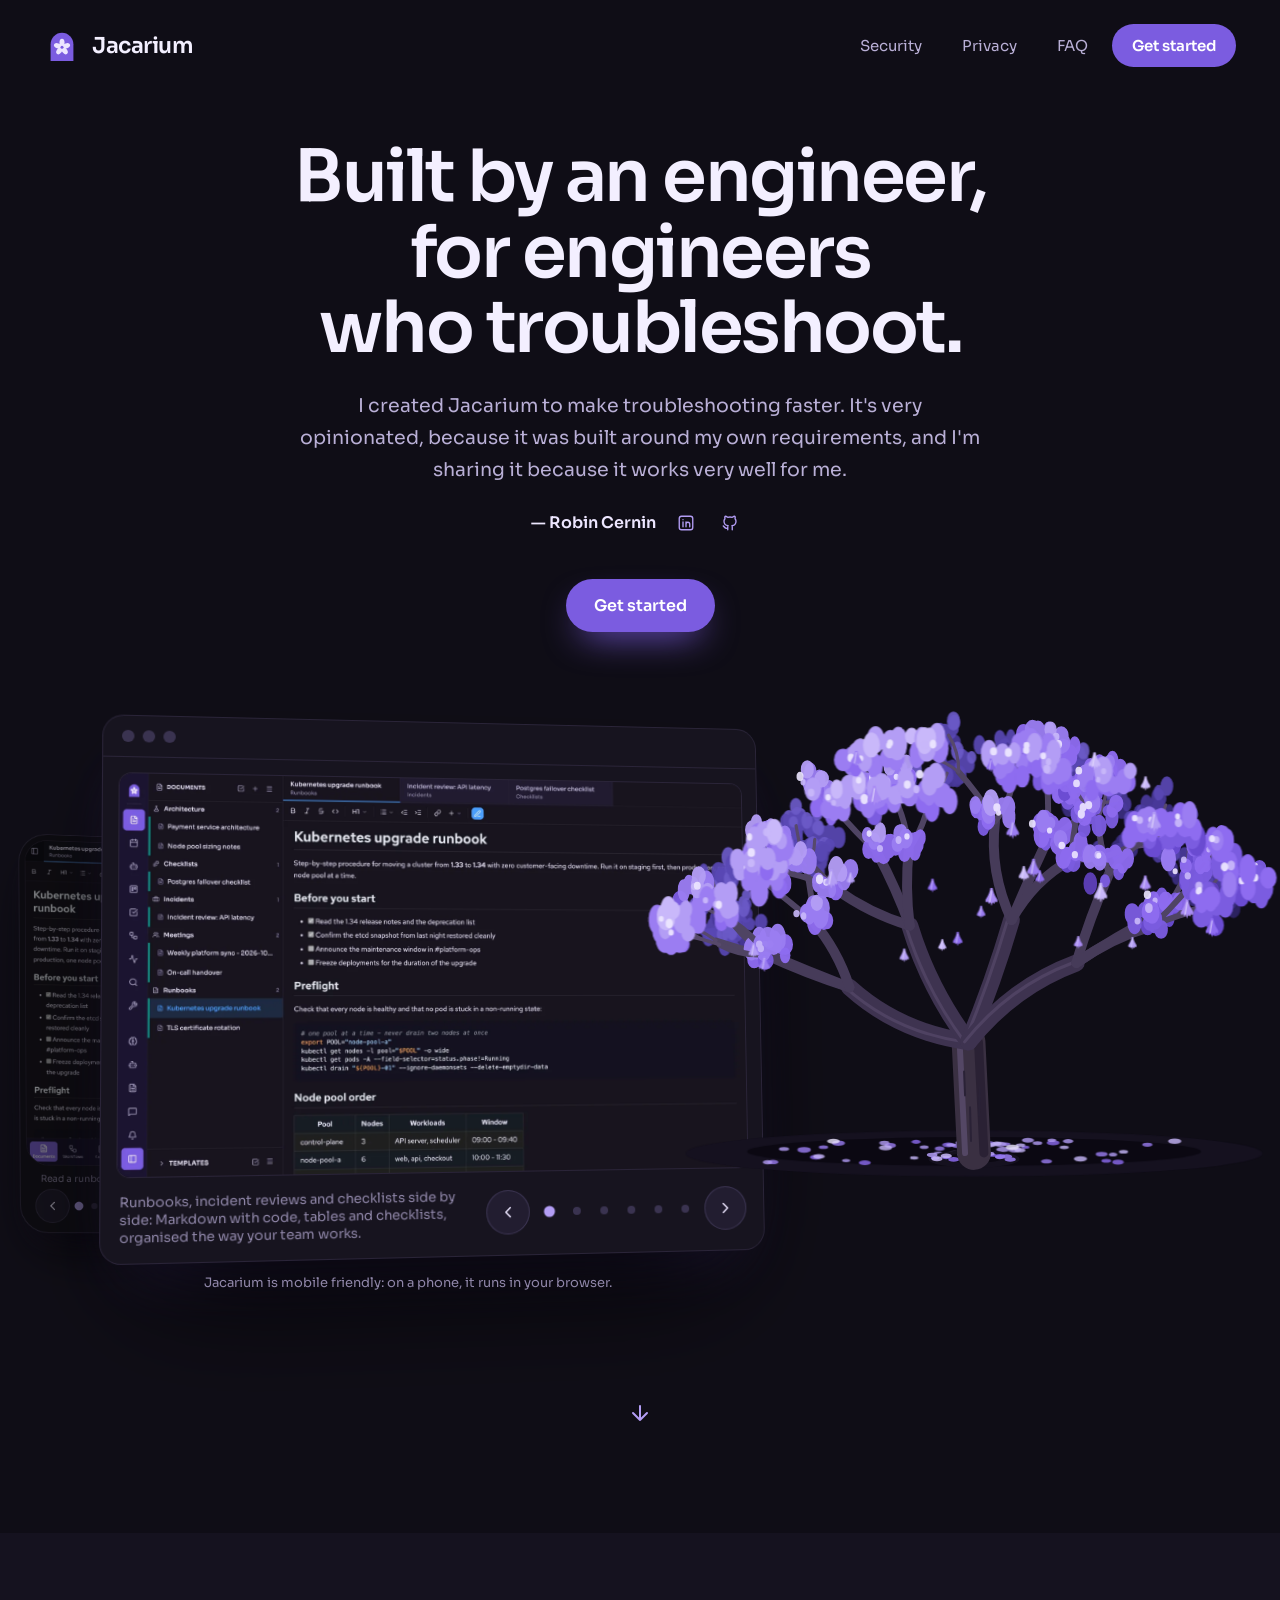
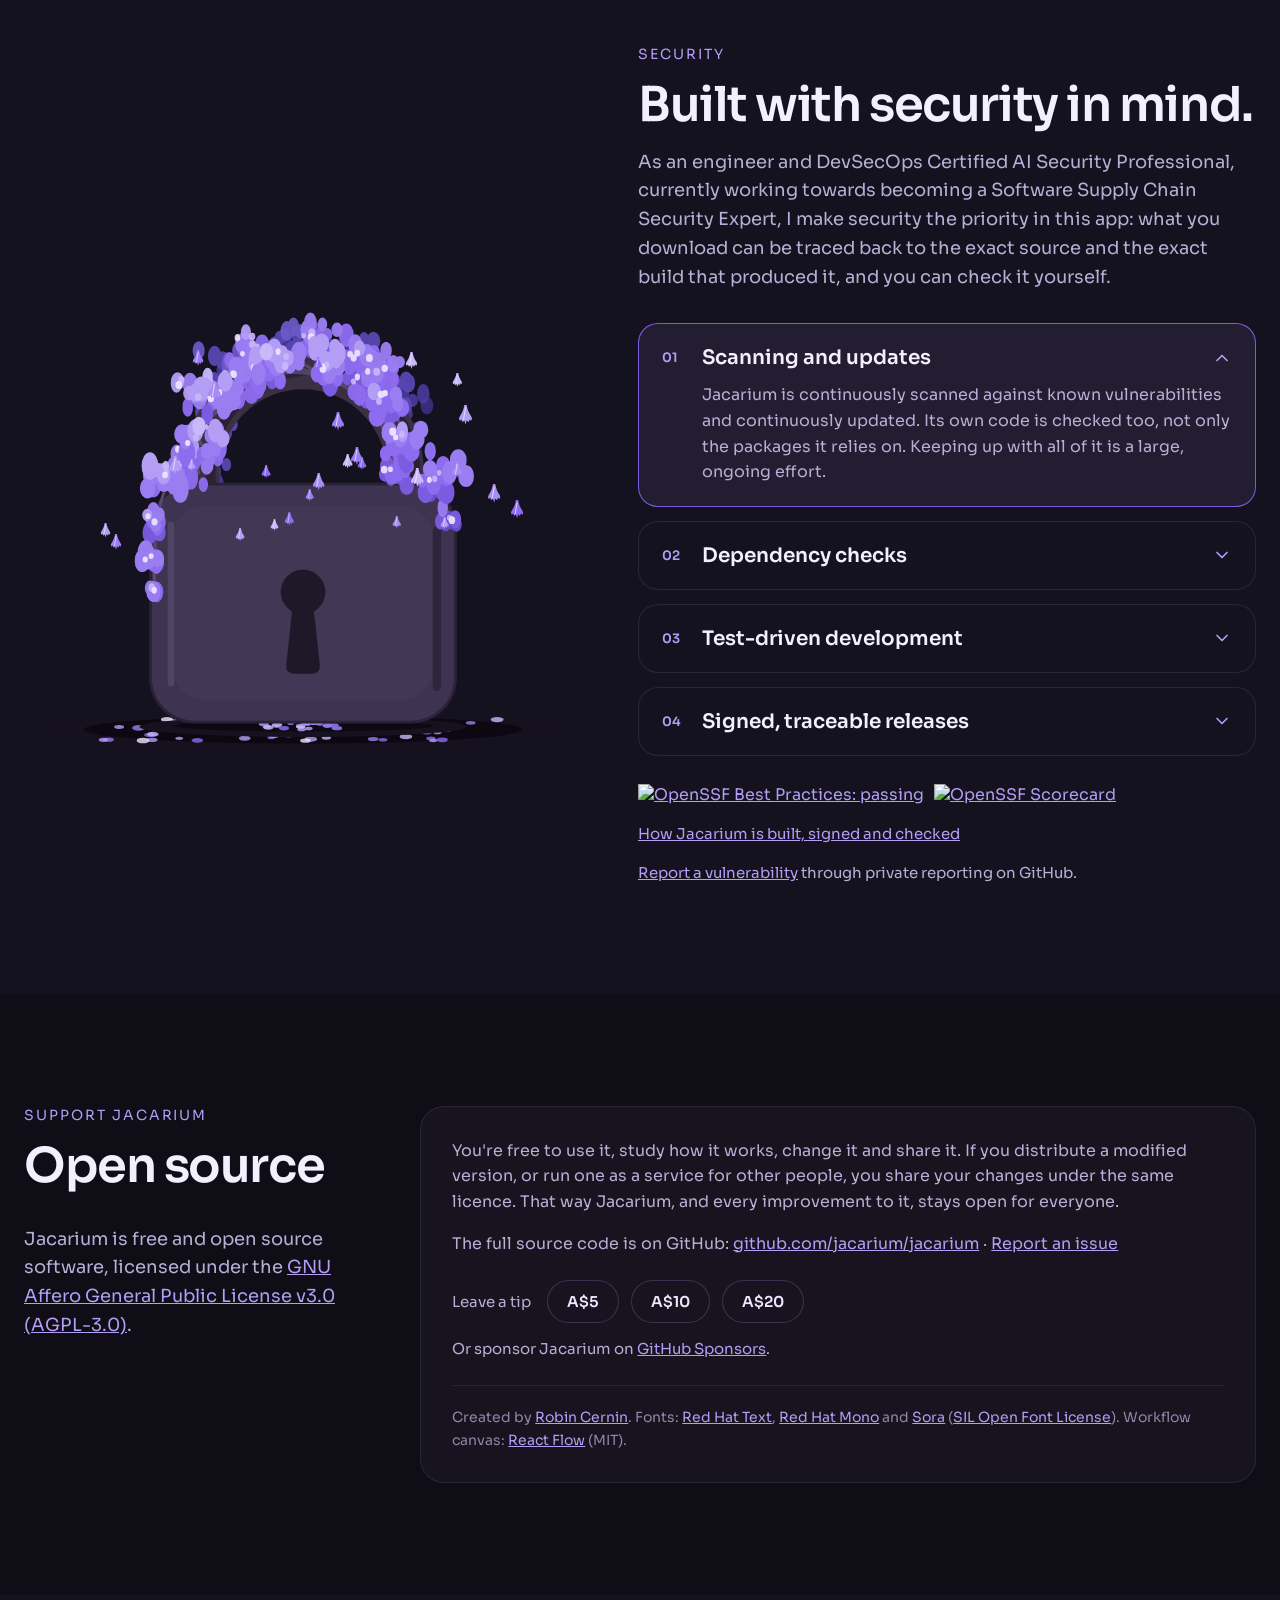
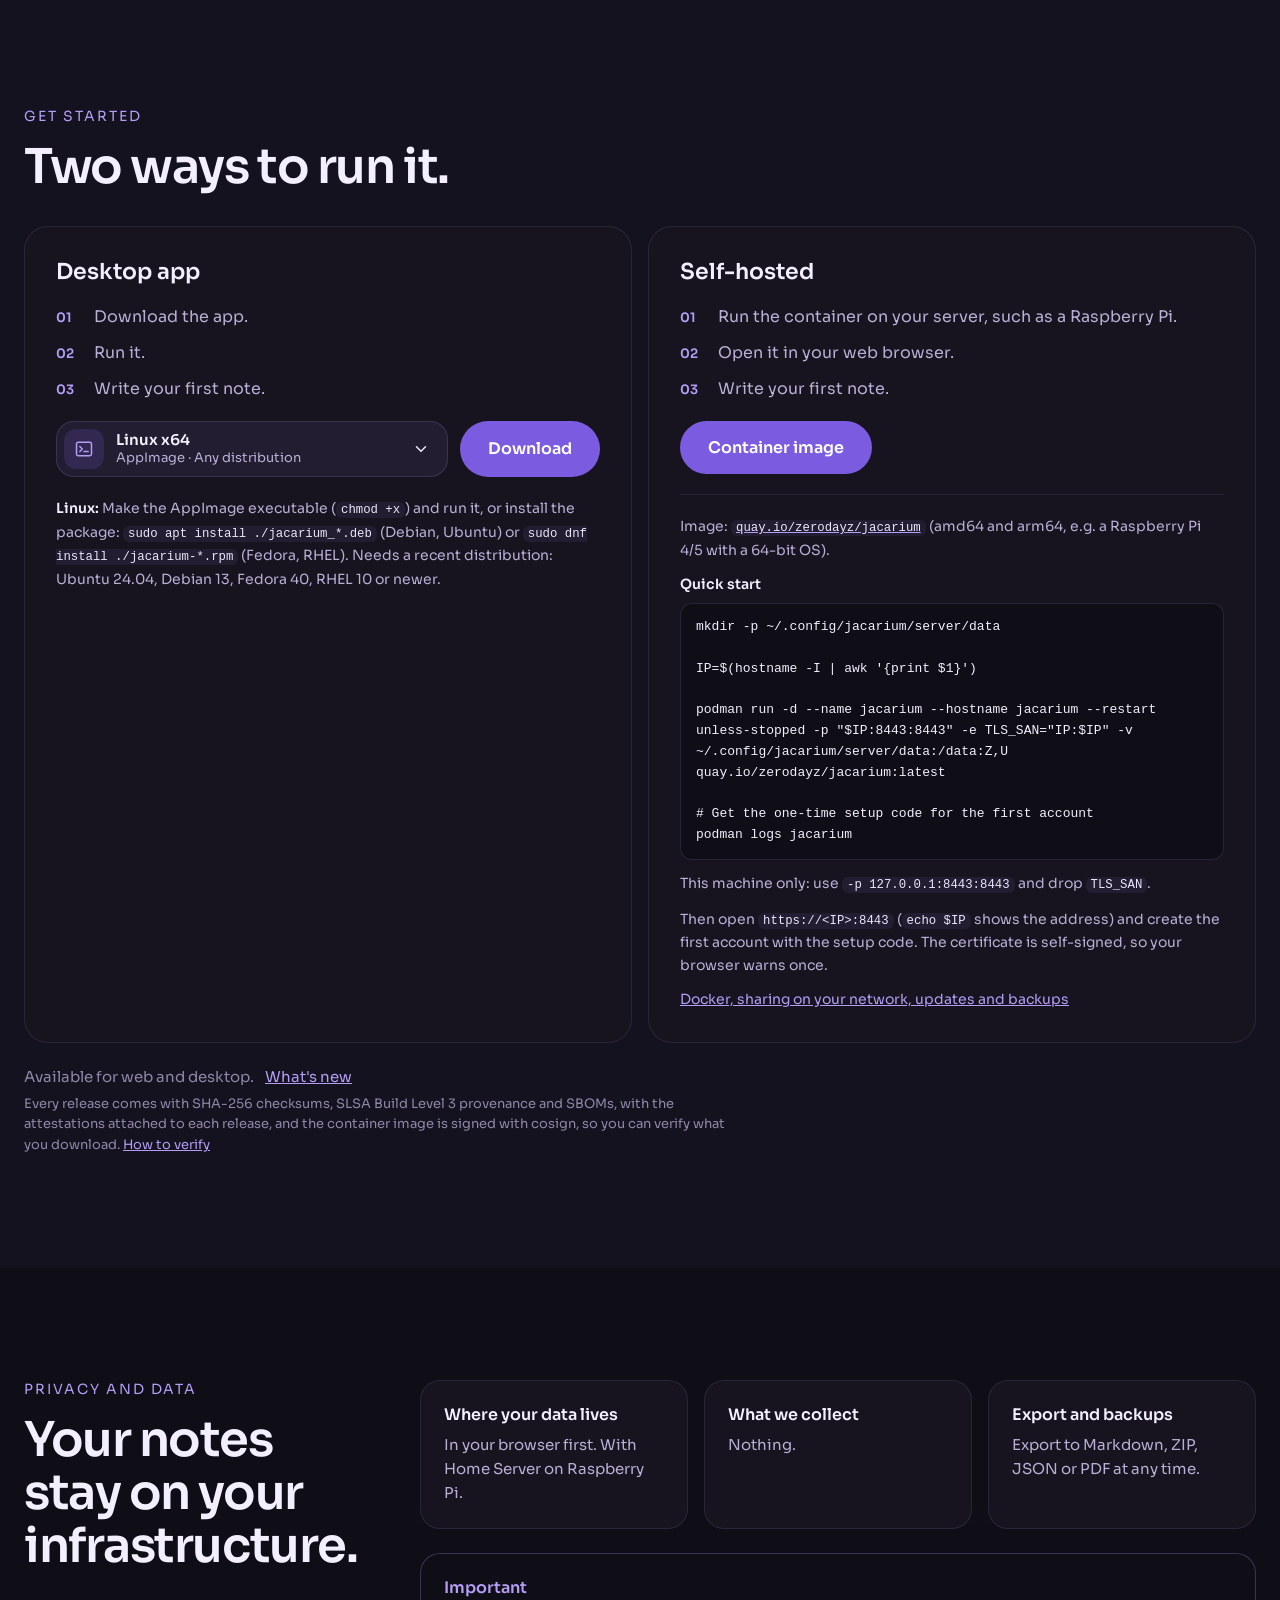
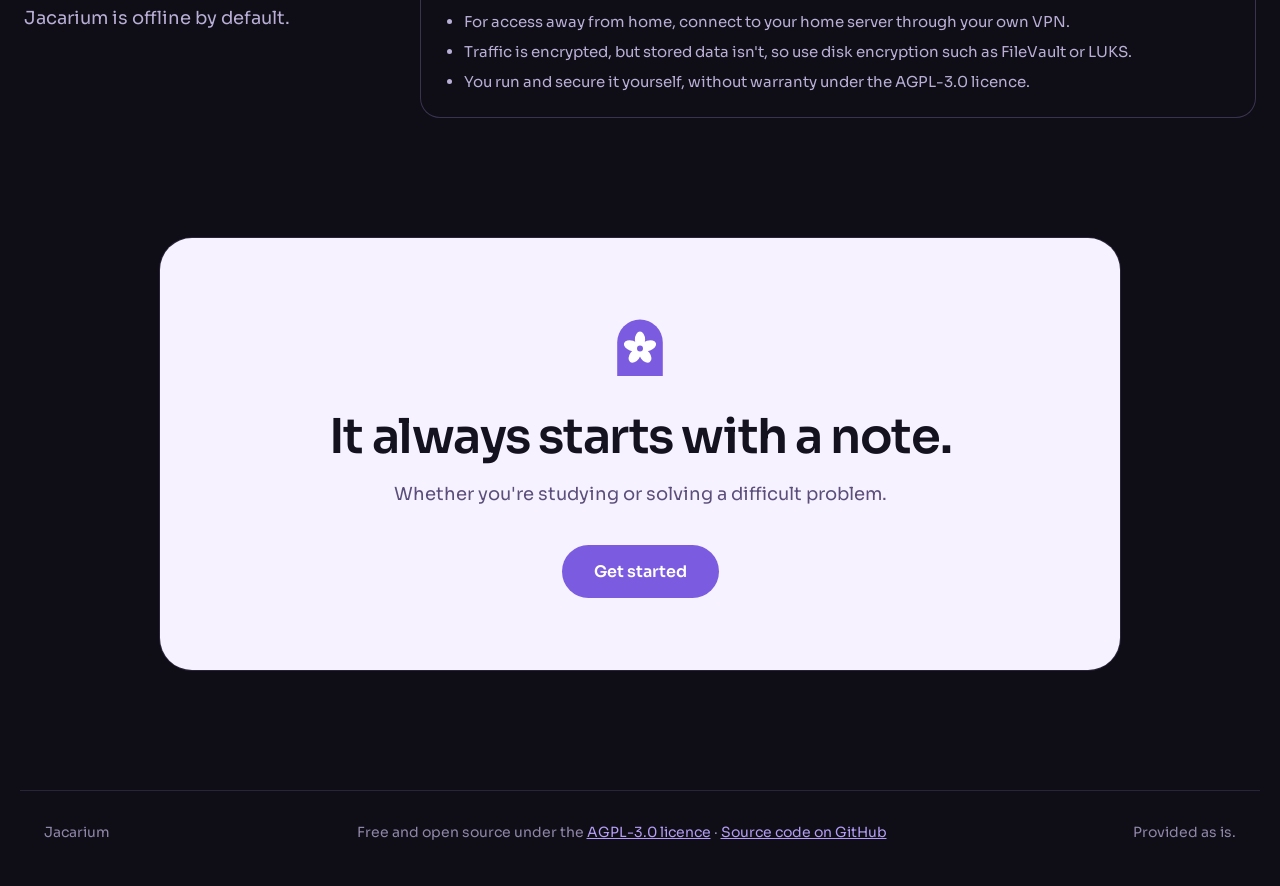
==== commit 310b97f8: "Add Attestation to every file" ====
--- a/index.html
+++ b/index.html
@@ -8,11 +8,11 @@
 <link rel="preconnect" href="https://fonts.googleapis.com">
 <link rel="preconnect" href="https://fonts.gstatic.com" crossorigin>
 <link href="https://fonts.googleapis.com/css2?family=Sora:wght@400;600;700&amp;display=swap" rel="stylesheet">
-<link rel="stylesheet" href="css/tokens.css?v=20261027a">
-<link rel="stylesheet" href="css/site.css?v=20261027a">
+<link rel="stylesheet" href="css/tokens.css?v=20261027c">
+<link rel="stylesheet" href="css/site.css?v=20261027c">
 <script>document.documentElement.classList.add('js');</script>
-<script type="module" src="js/jacaranda-tree.js?v=20261027a"></script>
-<script type="module" src="js/main.js?v=20261027a"></script>
+<script type="module" src="js/jacaranda-tree.js?v=20261027c"></script>
+<script type="module" src="js/main.js?v=20261027c"></script>
 </head>
 <body>
 <div class="page">
@@ -76,22 +76,22 @@
         </div>
         <div class="deck">
           <div class="slide" data-caption="Runbooks, incident reviews and checklists side by side: Markdown with code, tables and checklists, organised the way your team works.">
-            <img src="images/screenshots/01-documents.webp?v=20261027a" alt="Documents view with a Kubernetes upgrade runbook open" width="1600" height="1000" decoding="async">
+            <img src="images/screenshots/01-documents.webp?v=20261027c" alt="Documents view with a Kubernetes upgrade runbook open" width="1600" height="1000" decoding="async">
           </div>
           <div class="slide" data-caption="Source on the left, a rendered document on the right: two panes, each with its own preview.">
-            <img src="images/screenshots/02-documents-split.webp?v=20261027a" alt="Split view with a runbook's Markdown source next to a rendered architecture document" width="1600" height="1000" decoding="async">
+            <img src="images/screenshots/02-documents-split.webp?v=20261027c" alt="Split view with a runbook's Markdown source next to a rendered architecture document" width="1600" height="1000" decoding="async">
           </div>
           <div class="slide" data-caption="Your Taskwarrior tasks with projects, priorities, due dates and urgency. Start a timer, annotate, filter.">
-            <img src="images/screenshots/05-tasks.webp?v=20261027a" alt="Taskwarrior tasks with projects, priorities and due dates" width="1600" height="1000" decoding="async">
+            <img src="images/screenshots/05-tasks.webp?v=20261027c" alt="Taskwarrior tasks with projects, priorities and due dates" width="1600" height="1000" decoding="async">
           </div>
           <div class="slide" data-caption="Plan the quarter on a board: tags, priorities, assignees and due dates on every card.">
-            <img src="images/screenshots/04-kanban.webp?v=20261027a" alt="Kanban board for a Q4 platform roadmap" width="1600" height="1000" decoding="async">
+            <img src="images/screenshots/04-kanban.webp?v=20261027c" alt="Kanban board for a Q4 platform roadmap" width="1600" height="1000" decoding="async">
           </div>
           <div class="slide" data-caption="Wire up checks and notifications on a canvas: HTTP requests, comparisons, branches and results.">
-            <img src="images/screenshots/06-workflow-builder.webp?v=20261027a" alt="Workflow builder with a health check, a condition and a webhook" width="1600" height="1000" decoding="async">
+            <img src="images/screenshots/06-workflow-builder.webp?v=20261027c" alt="Workflow builder with a health check, a condition and a webhook" width="1600" height="1000" decoding="async">
           </div>
           <div class="slide" data-caption="Ask Robin about a stuck rollout and get commands you can paste, with the provider you choose, including local models.">
-            <img src="images/screenshots/07-robin-chat.webp?v=20261027a" alt="Robin AI chat debugging a stuck Kubernetes rollout" width="1600" height="1000" decoding="async">
+            <img src="images/screenshots/07-robin-chat.webp?v=20261027c" alt="Robin AI chat debugging a stuck Kubernetes rollout" width="1600" height="1000" decoding="async">
           </div>
         </div>
         <div class="frame-foot">
@@ -110,16 +110,16 @@
         <div class="device-body">
         <div class="deck phone-deck">
           <div class="slide" data-caption="Read a runbook on the go.">
-            <img src="images/screenshots/phone-documents.webp?v=20261027a" alt="Runbook open in the reader on a phone" width="786" height="1704" decoding="async">
+            <img src="images/screenshots/phone-documents.webp?v=20261027c" alt="Runbook open in the reader on a phone" width="786" height="1704" decoding="async">
           </div>
           <div class="slide" data-caption="Check a workflow on your phone, edit it on desktop.">
-            <img src="images/screenshots/phone-workflow.webp?v=20261027a" alt="Read-only workflow with a health check and a branch on a phone" width="786" height="1704" decoding="async">
+            <img src="images/screenshots/phone-workflow.webp?v=20261027c" alt="Read-only workflow with a health check and a branch on a phone" width="786" height="1704" decoding="async">
           </div>
           <div class="slide" data-caption="The board, one column at a time.">
-            <img src="images/screenshots/phone-kanban.webp?v=20261027a" alt="Kanban board on a phone" width="786" height="1704" decoding="async">
+            <img src="images/screenshots/phone-kanban.webp?v=20261027c" alt="Kanban board on a phone" width="786" height="1704" decoding="async">
           </div>
           <div class="slide" data-caption="Your tasks with priorities, due dates and a timer.">
-            <img src="images/screenshots/phone-tasks.webp?v=20261027a" alt="Task list on a phone" width="786" height="1704" decoding="async">
+            <img src="images/screenshots/phone-tasks.webp?v=20261027c" alt="Task list on a phone" width="786" height="1704" decoding="async">
           </div>
         </div>
         <div class="frame-foot phone-foot">
@@ -289,7 +289,7 @@
       </div>
     </div>
     <p class="platforms">Available for web and desktop. <a href="https://github.com/jacarium/jacarium/blob/main/CHANGELOG.md" target="_blank" rel="noopener">What's new</a></p>
-    <p class="trust">Every release comes with SHA-256 checksums, SLSA Build Level 3 provenance and SBOMs, and the container image is signed with cosign, so you can verify what you download. <a href="https://github.com/jacarium/jacarium#security--supply-chain" target="_blank" rel="noopener">How to verify</a></p>
+    <p class="trust">Every release comes with SHA-256 checksums, SLSA Build Level 3 provenance and SBOMs, with the attestations attached to each release, and the container image is signed with cosign, so you can verify what you download. <a href="https://github.com/jacarium/jacarium#security--supply-chain" target="_blank" rel="noopener">How to verify</a></p>
   </div>
 </section>
 
--- a/css/site.css
+++ b/css/site.css
@@ -295,3 +295,4 @@
 .sec-note { margin: 12px 0 0; font-size: 13px; color: var(--text-faint); }
 .sec-verify { margin-top: 40px; font-size: 16px; line-height: 1.6; color: var(--text-muted); }
 .sec-verify p { margin: 0; }
+.sec-card pre.code { margin: 12px 0 0; font-size: 13px; }
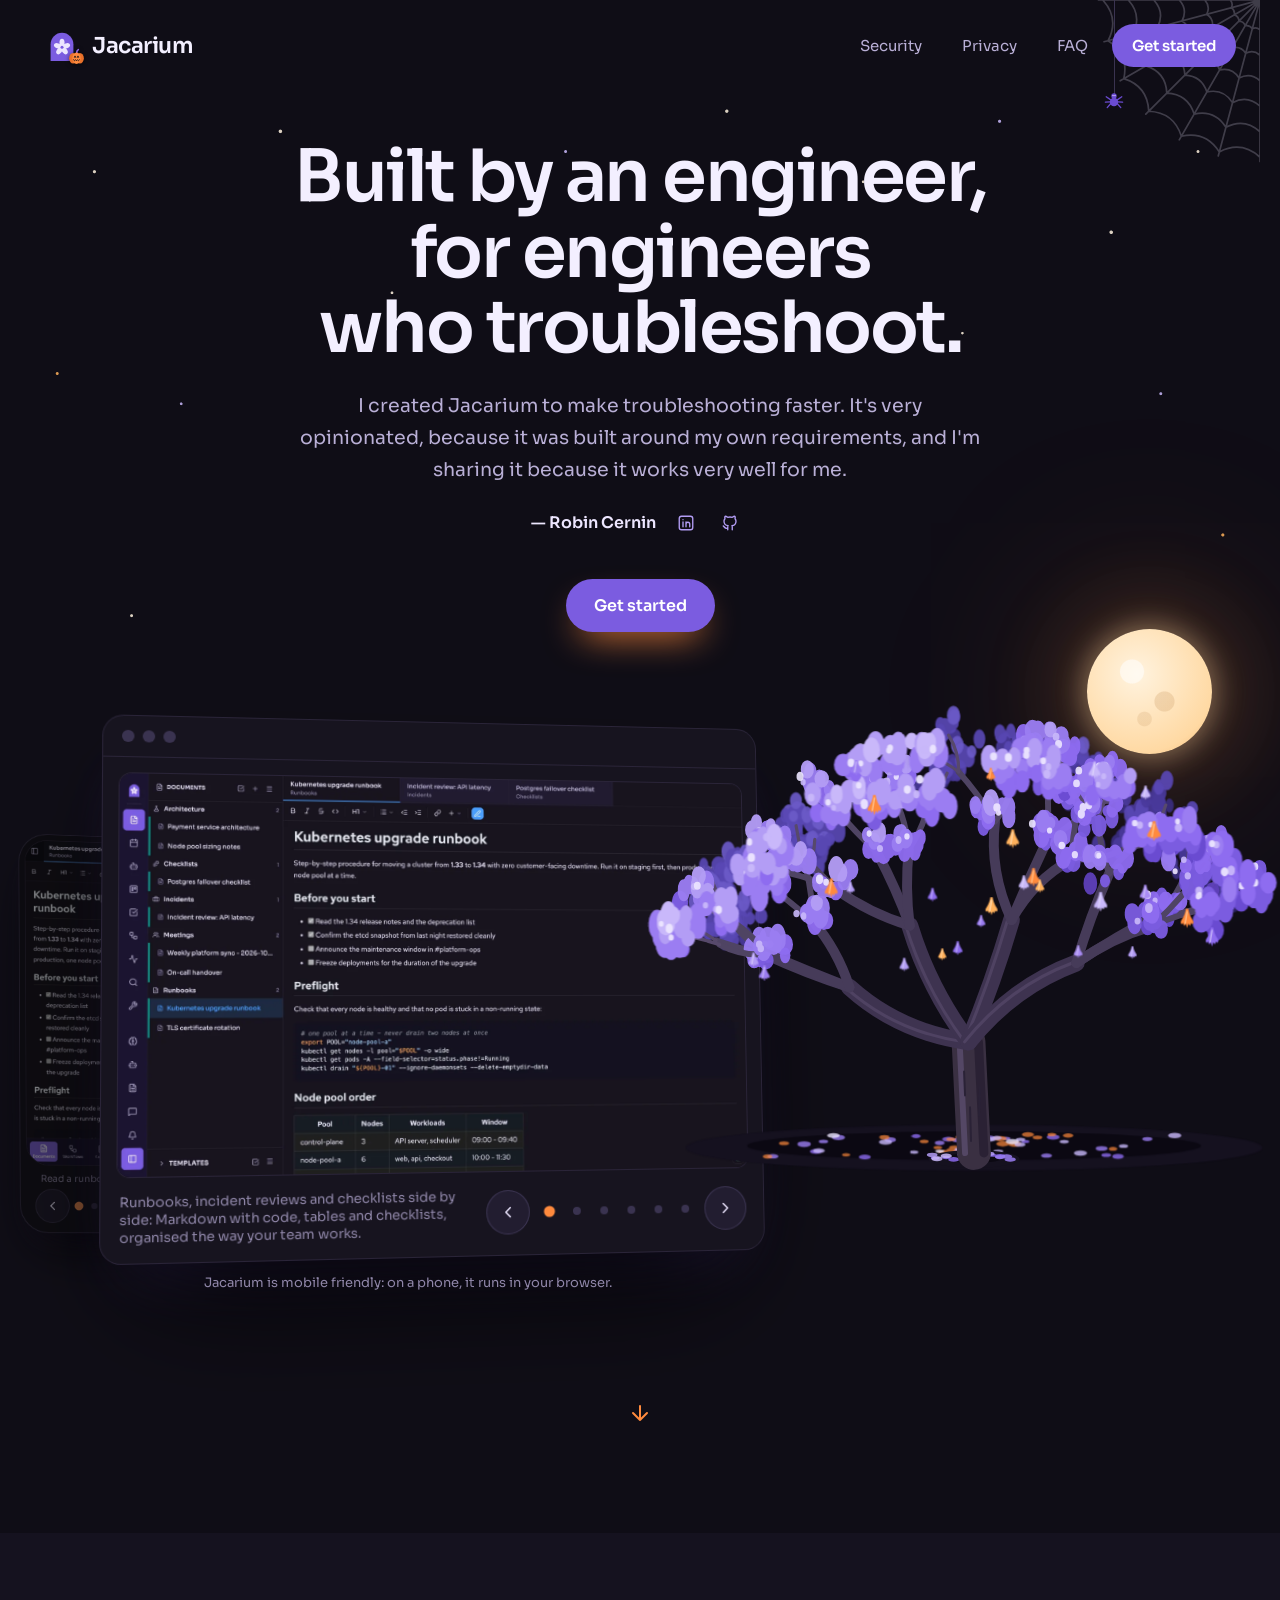
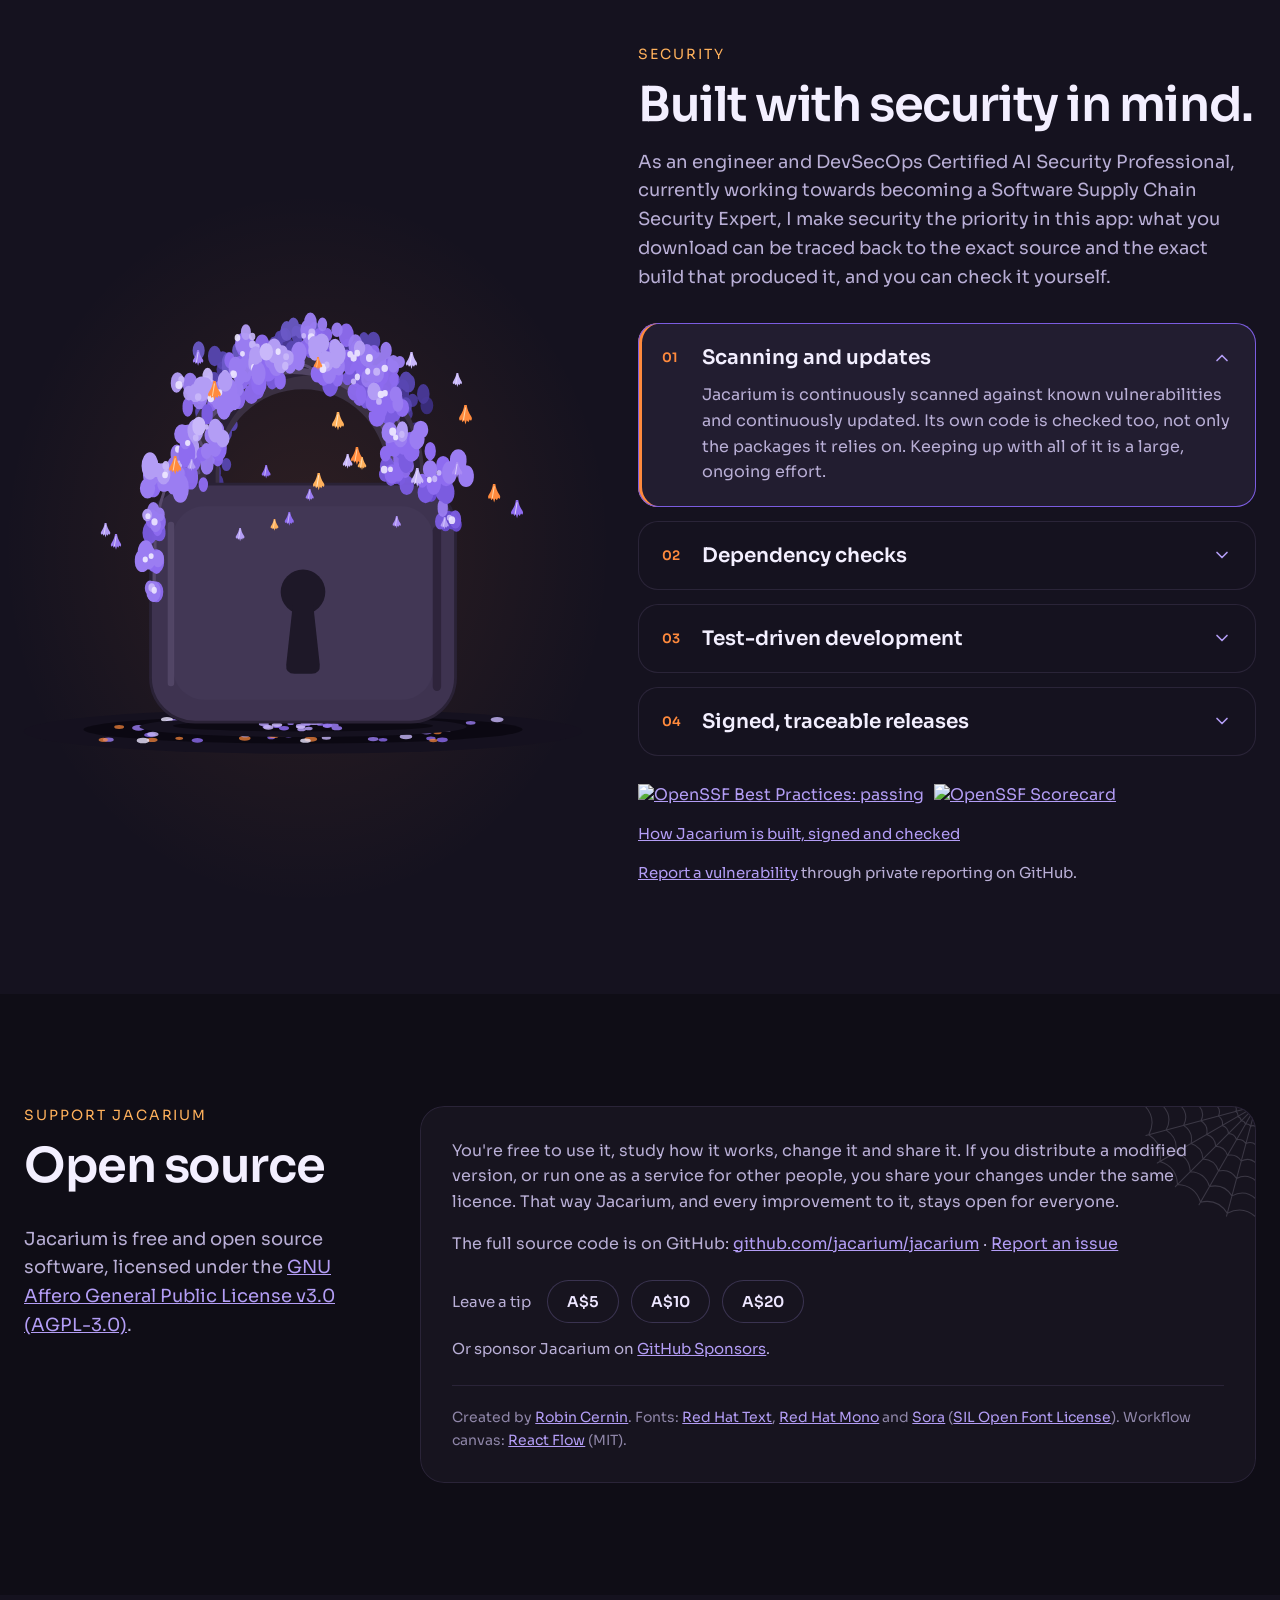
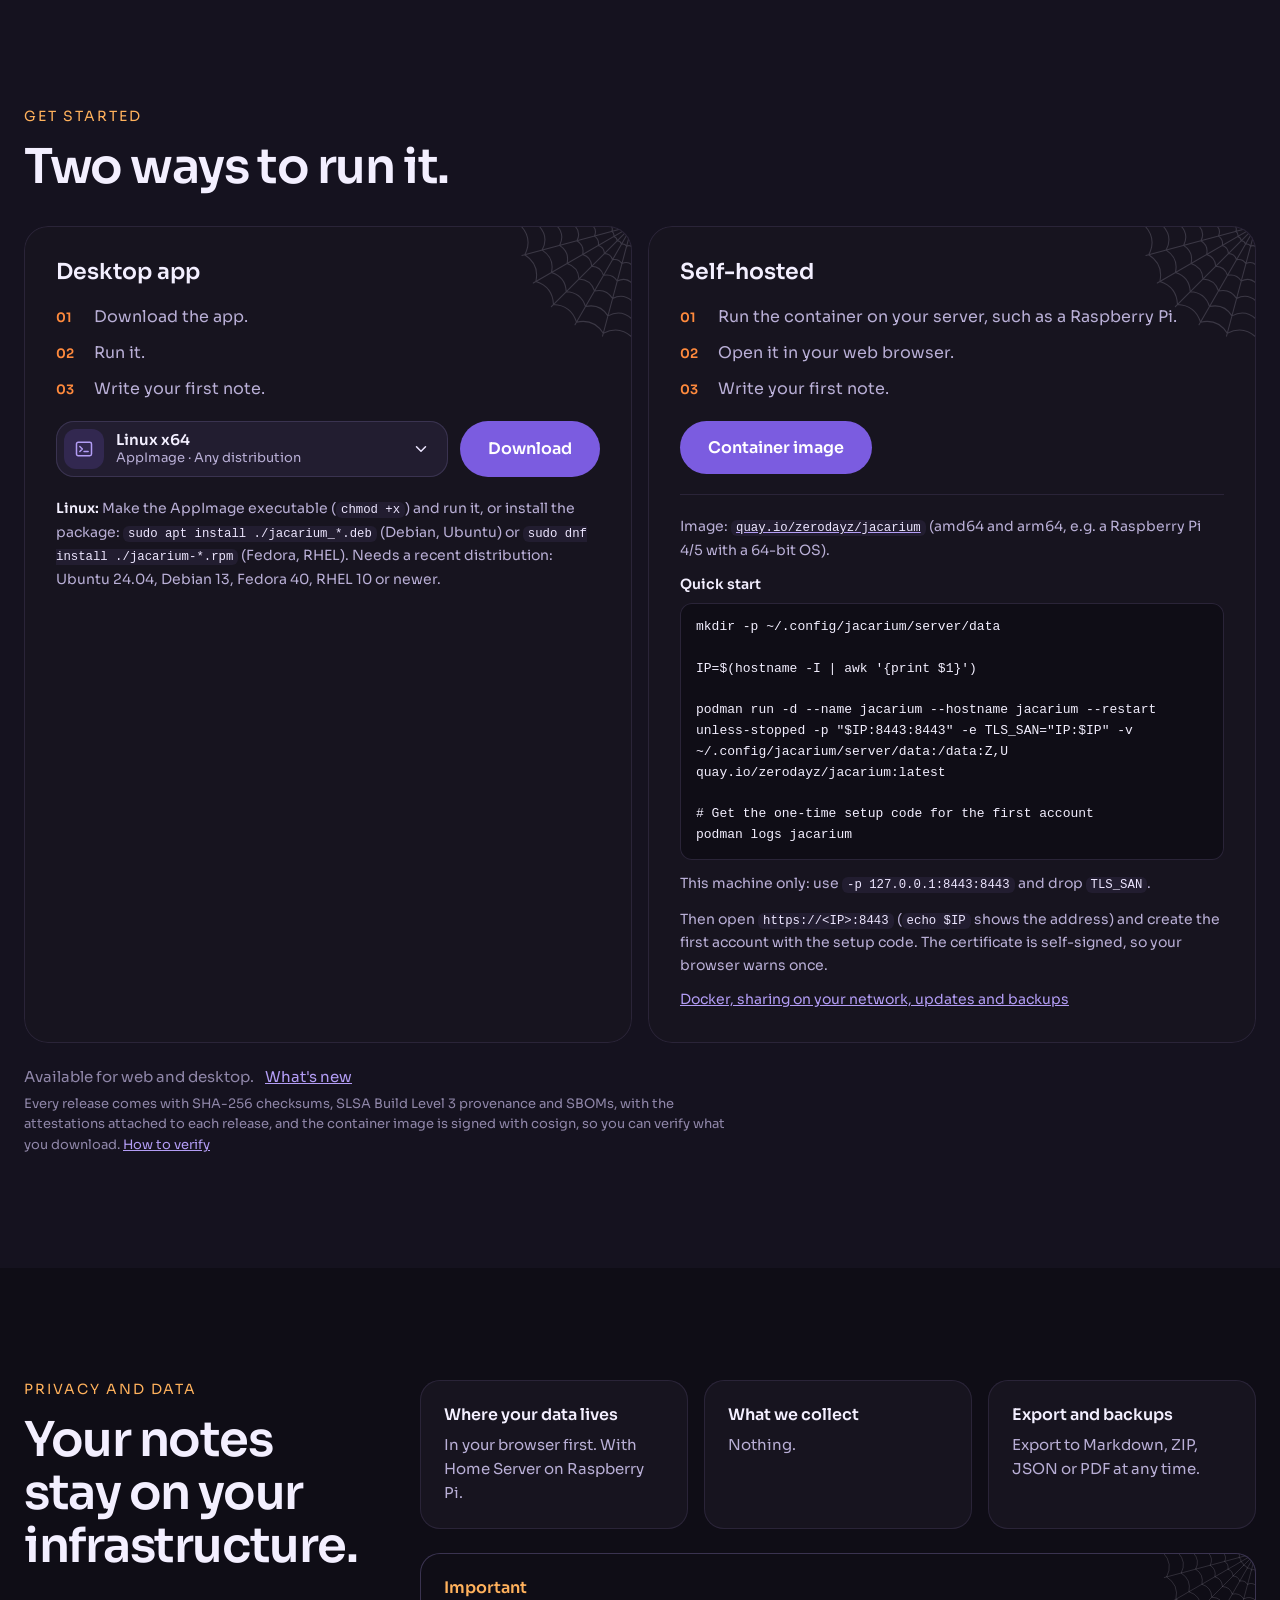
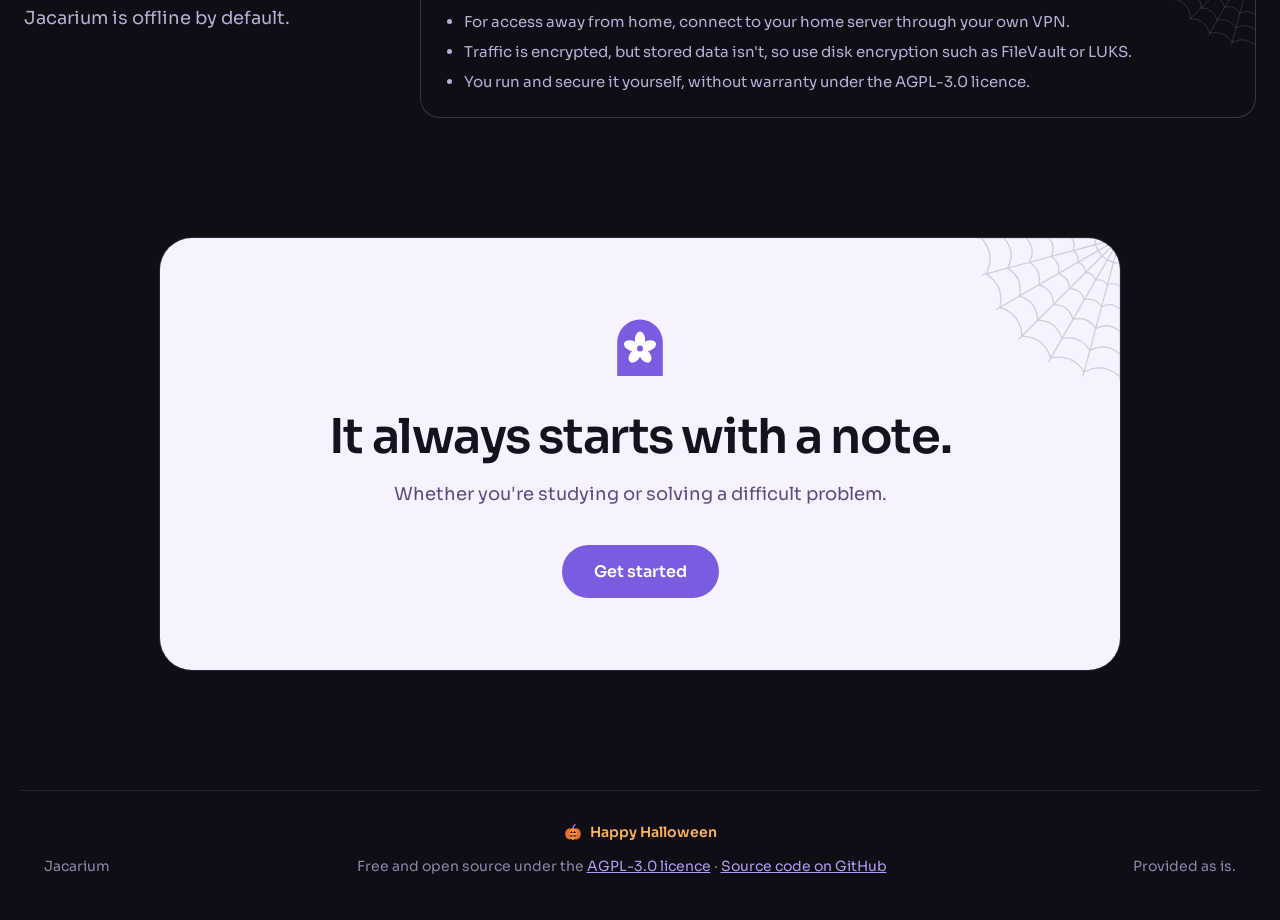
==== commit c2680b89: "Add halloween theme" ====
--- a/index.html
+++ b/index.html
@@ -10,6 +10,7 @@
 <link href="https://fonts.googleapis.com/css2?family=Sora:wght@400;600;700&amp;display=swap" rel="stylesheet">
 <link rel="stylesheet" href="css/tokens.css?v=20261027c">
 <link rel="stylesheet" href="css/site.css?v=20261027c">
+<!-- Seasonal theme: set THEME in js/theme.js --><script src="js/theme.js?v=20261028b"></script>
 <script>document.documentElement.classList.add('js');</script>
 <script type="module" src="js/jacaranda-tree.js?v=20261027c"></script>
 <script type="module" src="js/main.js?v=20261027c"></script>
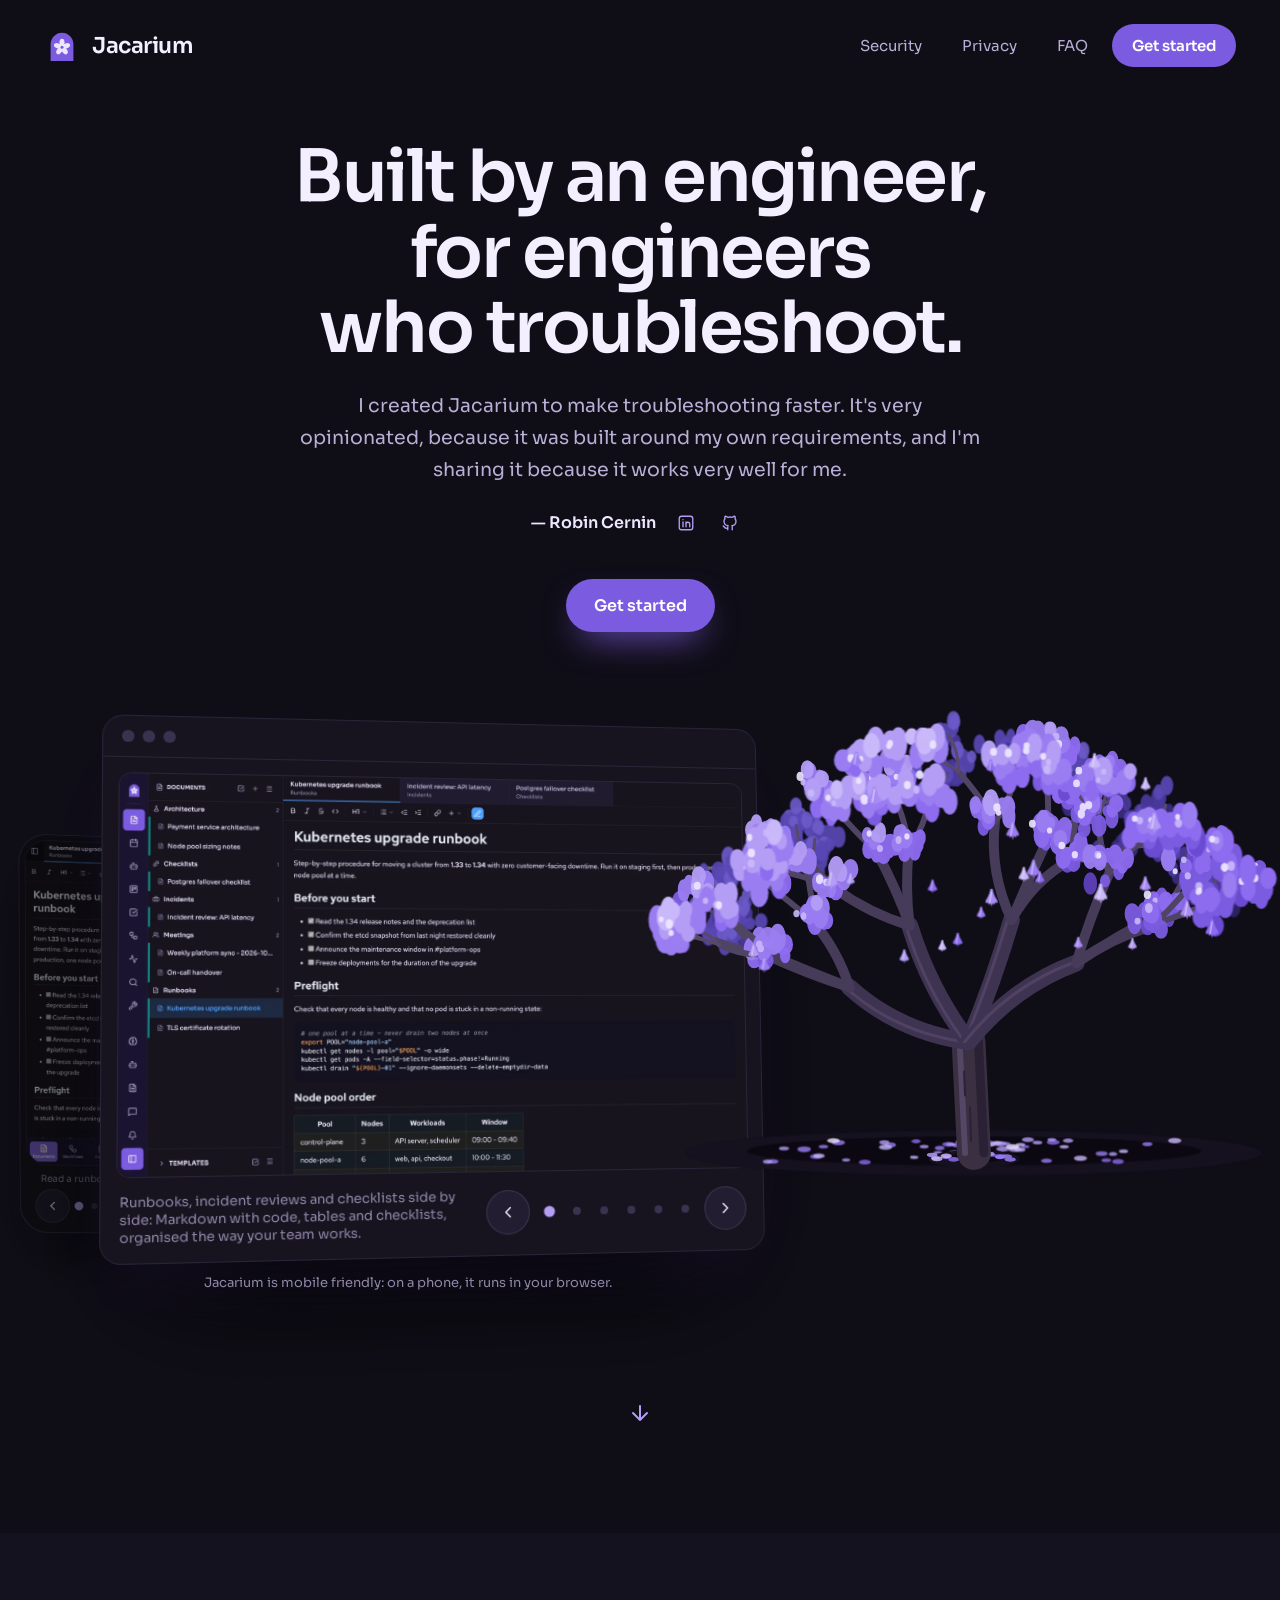
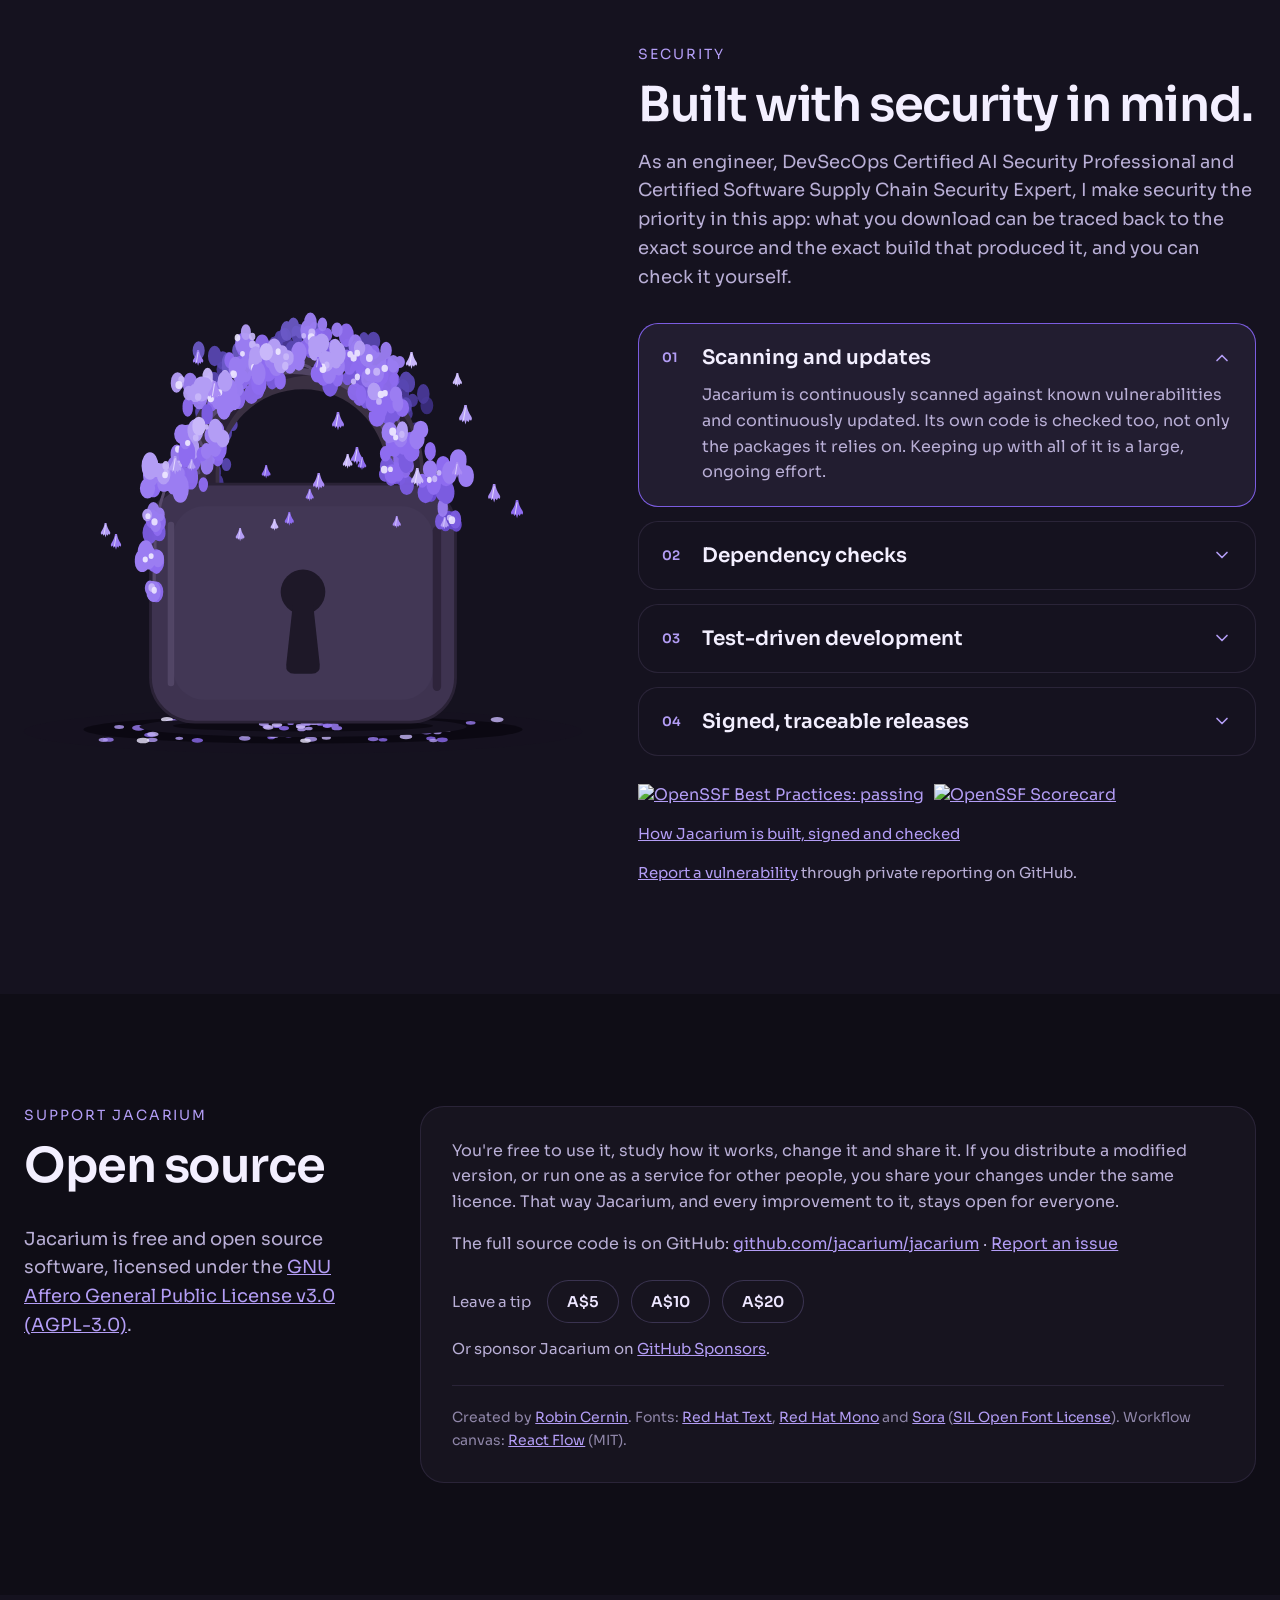
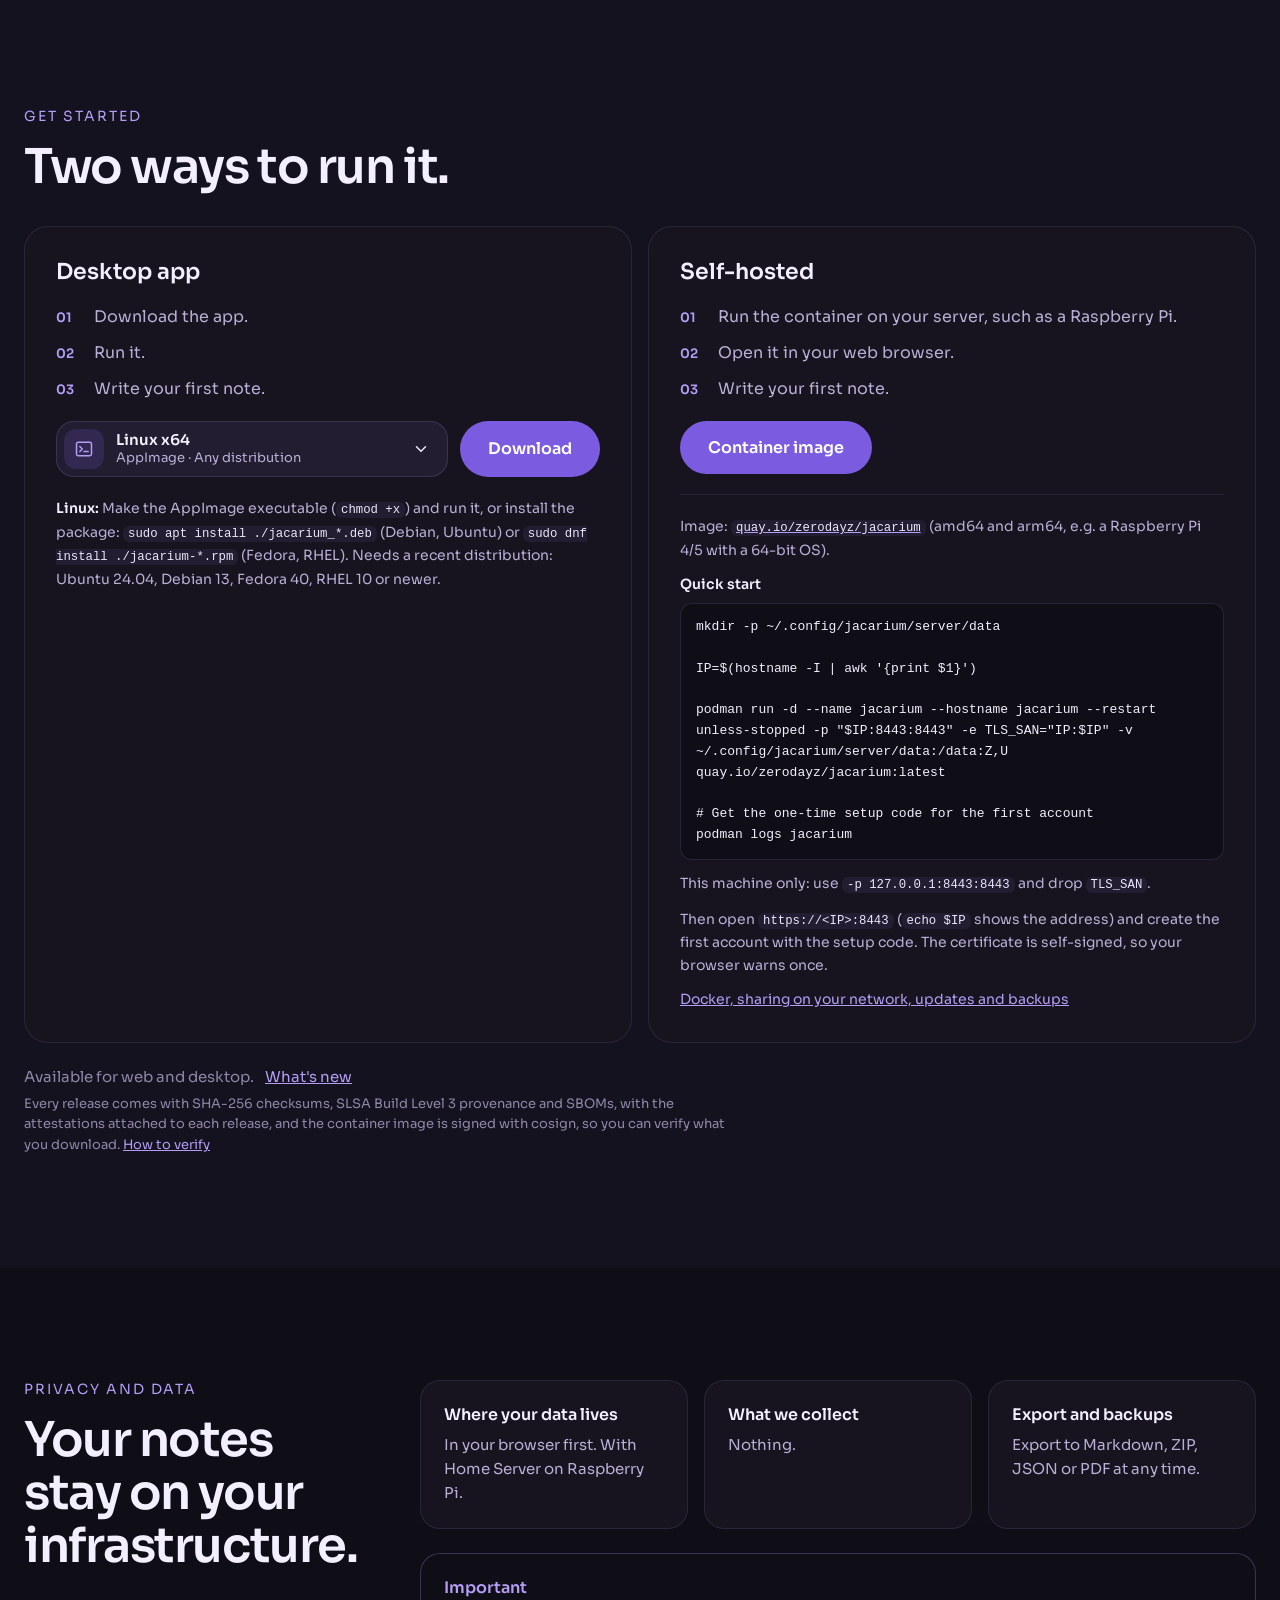
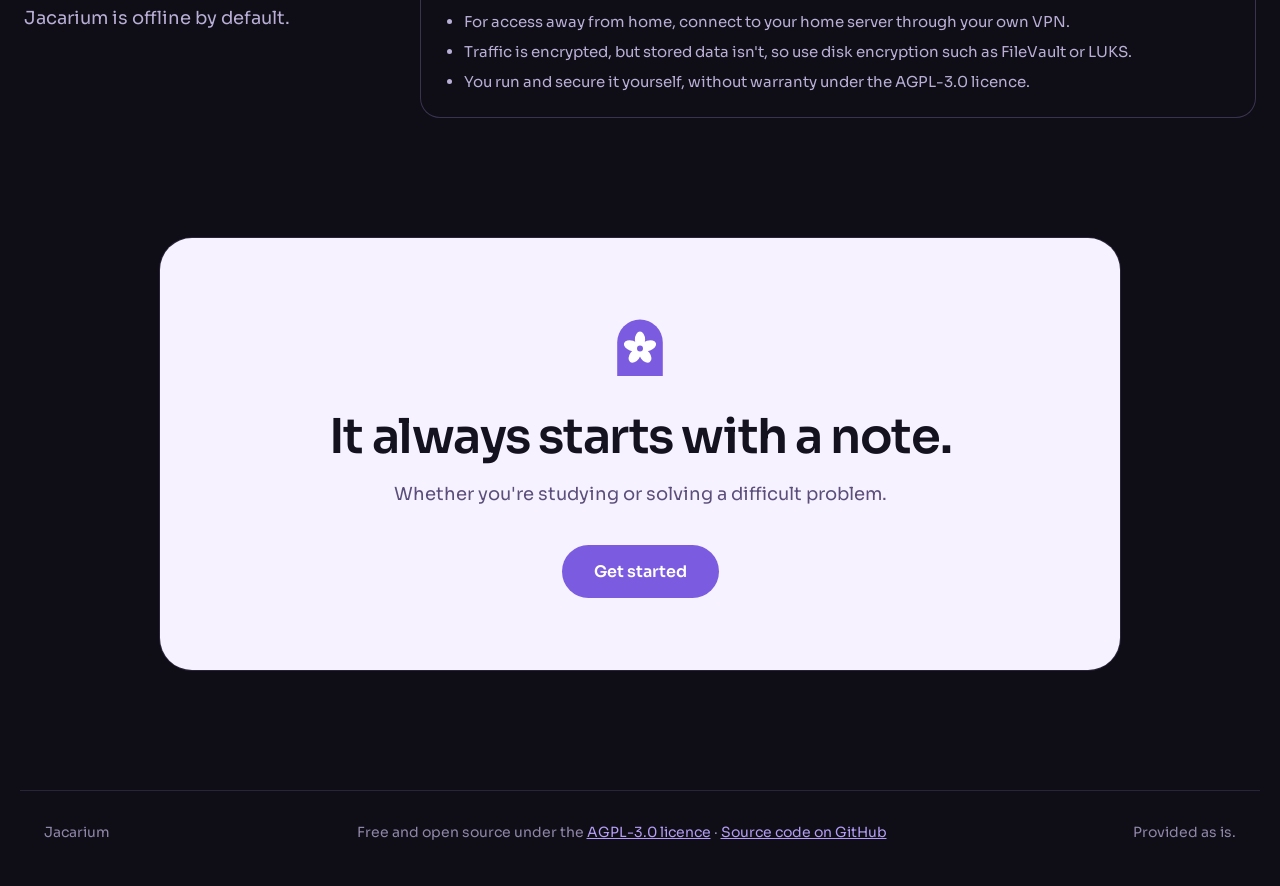
==== commit 927e6d37: "Disable Halloween" ====
--- a/index.html
+++ b/index.html
@@ -10,7 +10,7 @@
 <link href="https://fonts.googleapis.com/css2?family=Sora:wght@400;600;700&amp;display=swap" rel="stylesheet">
 <link rel="stylesheet" href="css/tokens.css?v=20261027c">
 <link rel="stylesheet" href="css/site.css?v=20261027c">
-<!-- Seasonal theme: set THEME in js/theme.js --><script src="js/theme.js?v=20261028b"></script>
+<!-- Seasonal theme: set THEME in js/theme.js --><script src="js/theme.js?v=20261103a"></script>
 <script>document.documentElement.classList.add('js');</script>
 <script type="module" src="js/jacaranda-tree.js?v=20261027c"></script>
 <script type="module" src="js/main.js?v=20261027c"></script>
@@ -156,7 +156,7 @@
     <div class="security-copy">
       <p class="eyebrow">Security</p>
       <h2 class="section-title" id="security-title">Built with security in mind.</h2>
-      <p class="lead security-lead">As an engineer and DevSecOps Certified AI Security Professional, currently working towards becoming a Software Supply Chain Security Expert, I make security the priority in this app: what you download can be traced back to the exact source and the exact build that produced it, and you can check it yourself.</p>
+      <p class="lead security-lead">As an engineer, DevSecOps Certified AI Security Professional and Certified Software Supply Chain Security Expert, I make security the priority in this app: what you download can be traced back to the exact source and the exact build that produced it, and you can check it yourself.</p>
       <ul class="accordion" data-accordion>
         <li>
           <button type="button" class="acc-card" aria-expanded="true" aria-controls="sec-1">
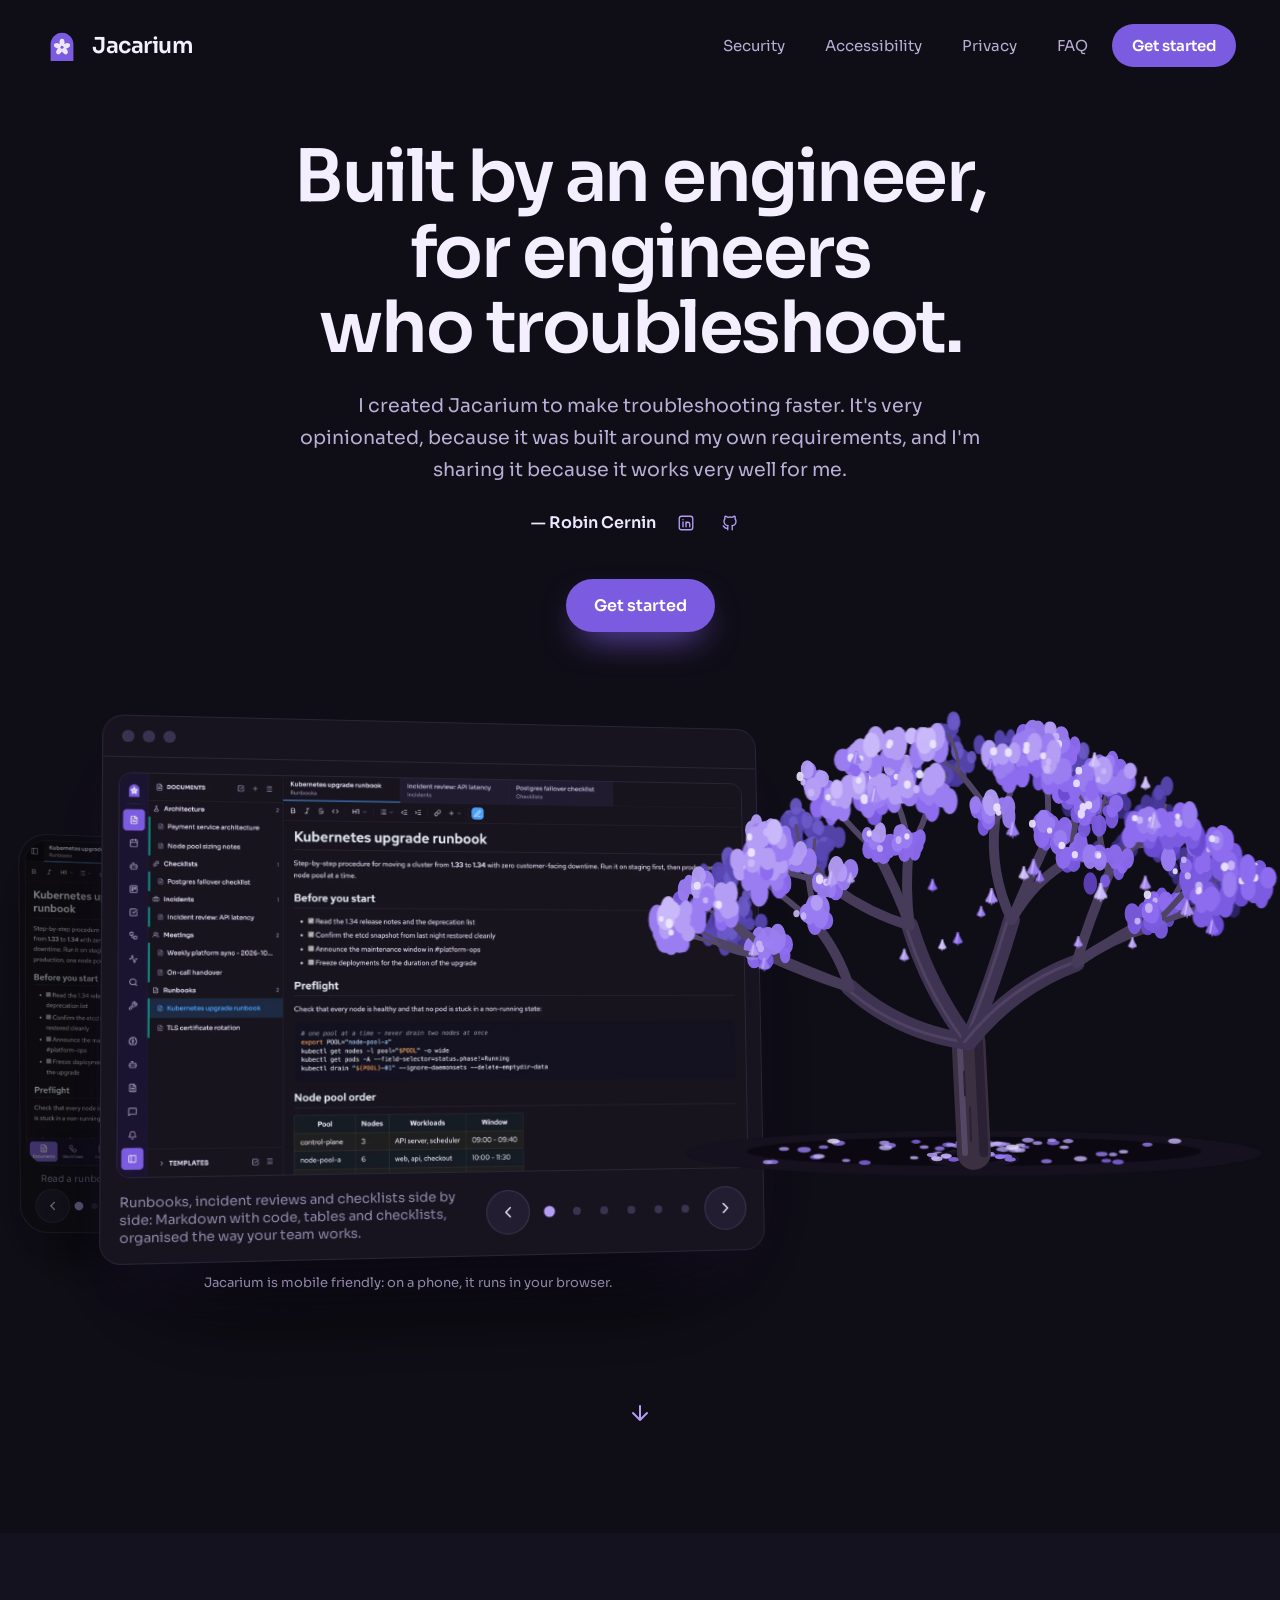
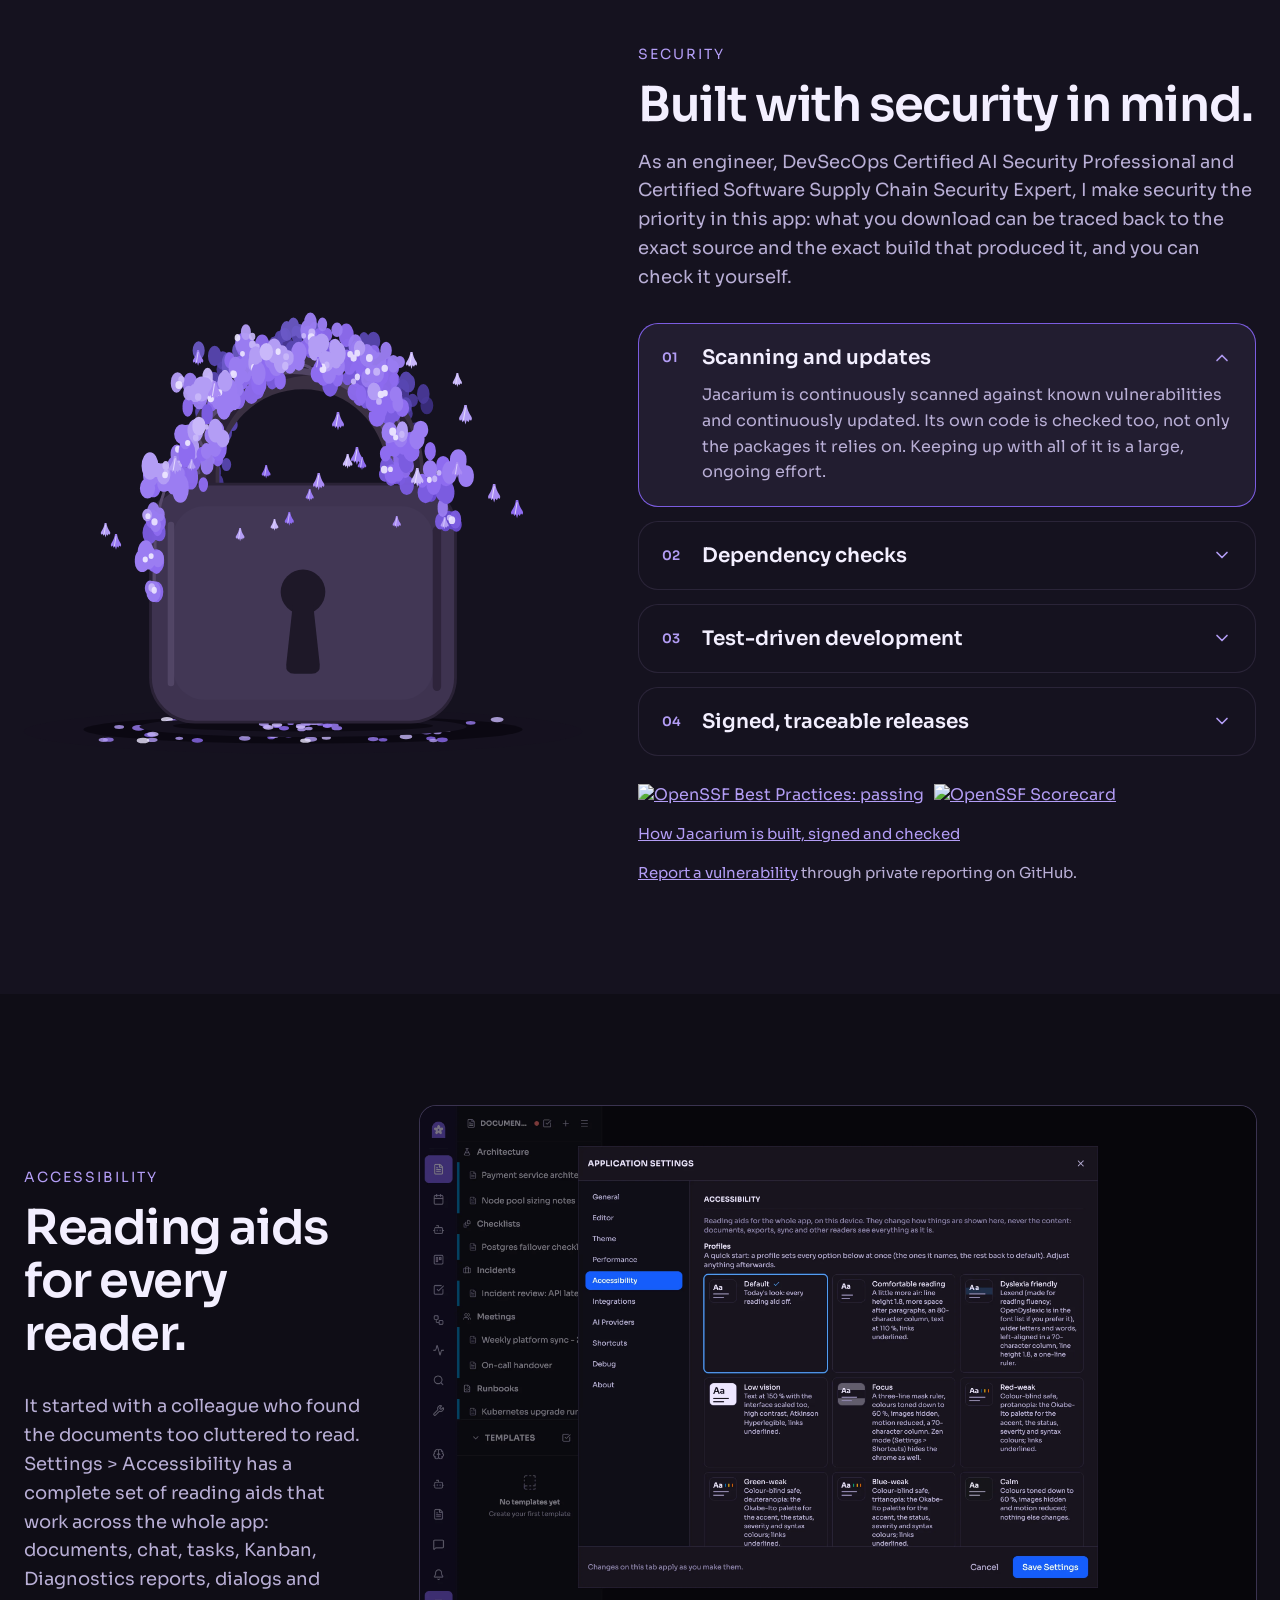
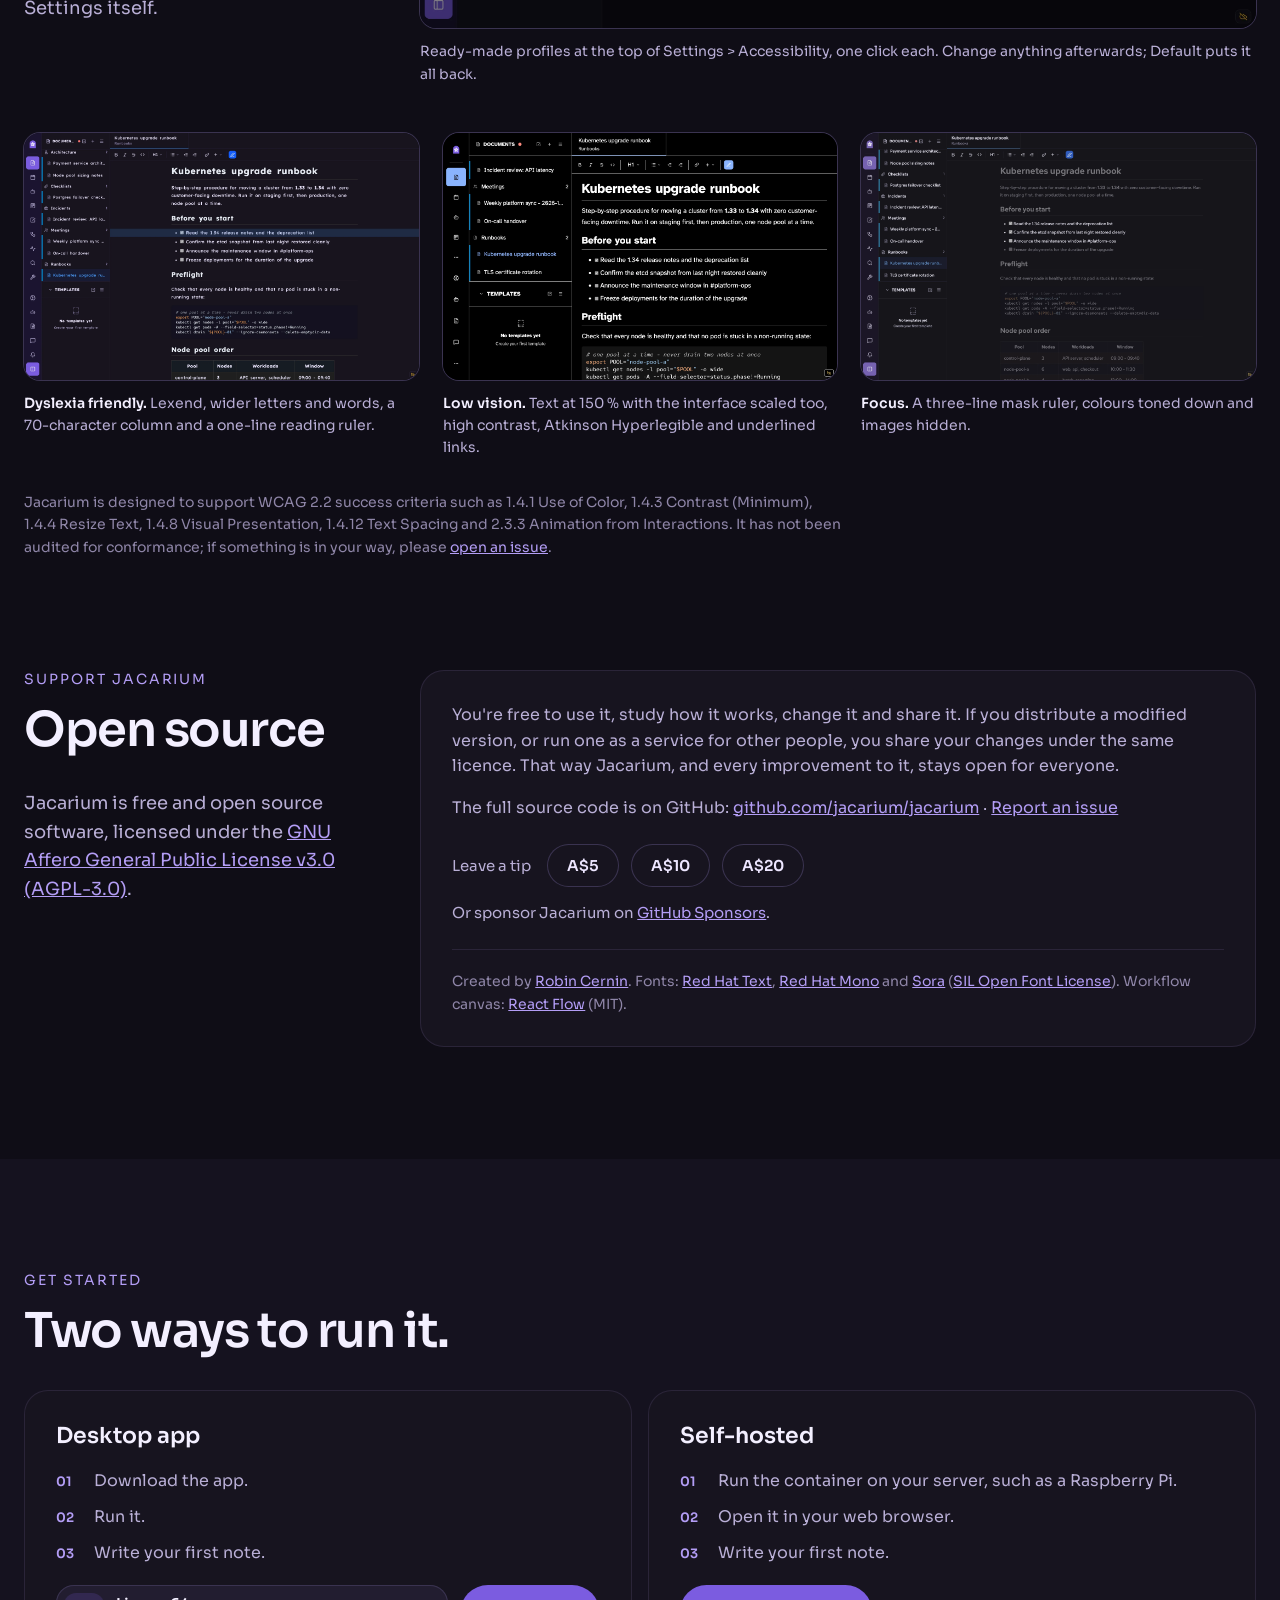
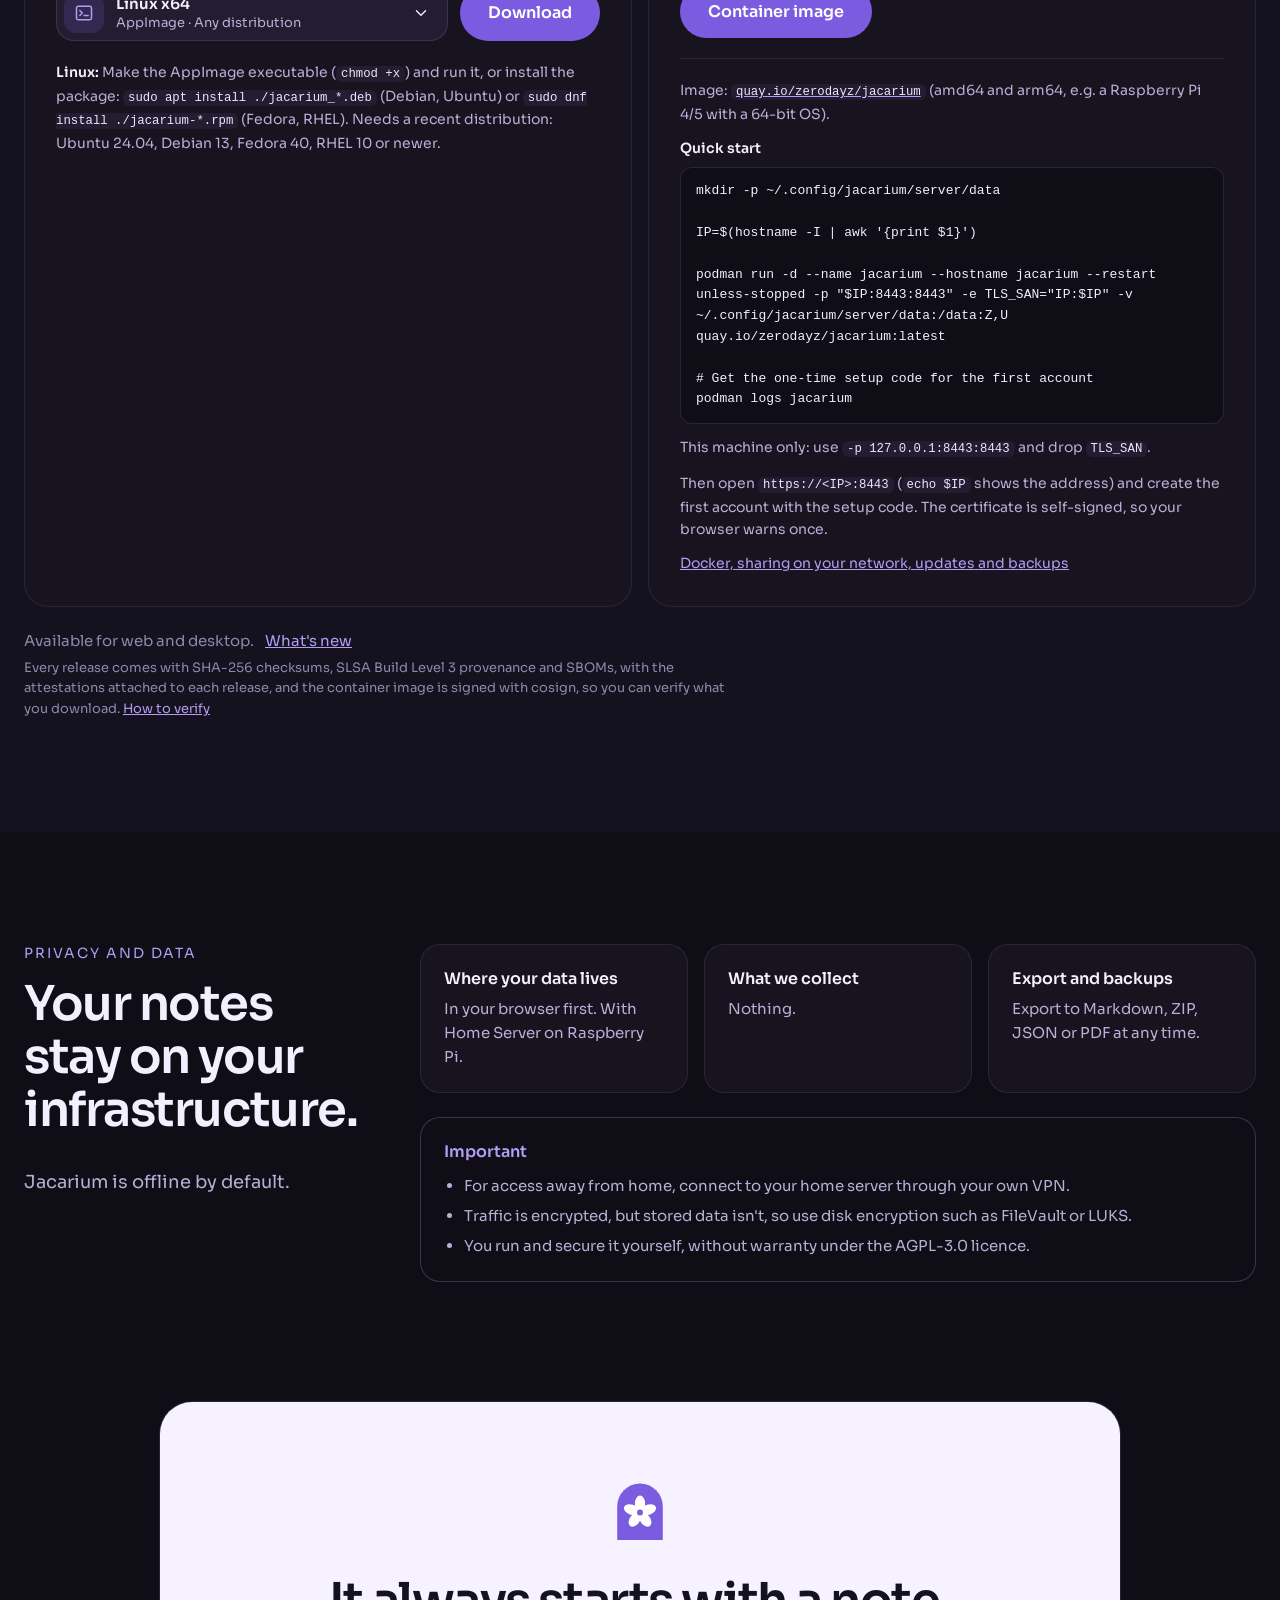
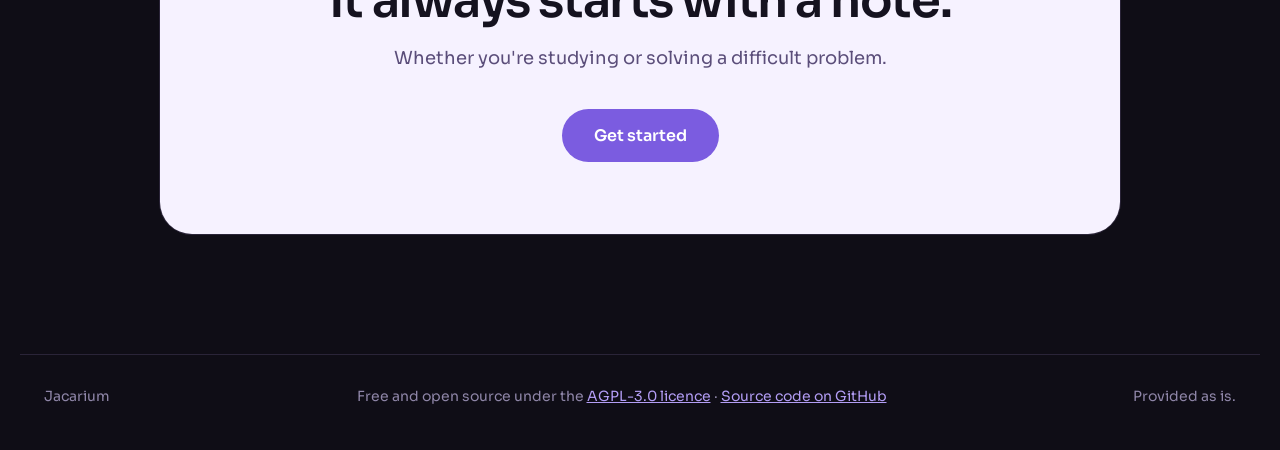
==== commit 6588c030: "A11y" ====
--- a/index.html
+++ b/index.html
@@ -9,7 +9,7 @@
 <link rel="preconnect" href="https://fonts.gstatic.com" crossorigin>
 <link href="https://fonts.googleapis.com/css2?family=Sora:wght@400;600;700&amp;display=swap" rel="stylesheet">
 <link rel="stylesheet" href="css/tokens.css?v=20261027c">
-<link rel="stylesheet" href="css/site.css?v=20261027c">
+<link rel="stylesheet" href="css/site.css?v=20261112a">
 <!-- Seasonal theme: set THEME in js/theme.js --><script src="js/theme.js?v=20261103a"></script>
 <script>document.documentElement.classList.add('js');</script>
 <script type="module" src="js/jacaranda-tree.js?v=20261027c"></script>
@@ -35,6 +35,7 @@
   </a>
   <nav aria-label="Main" class="site-nav">
     <a href="security.html" class="nav-link">Security</a>
+    <a href="#accessibility" class="nav-link">Accessibility</a>
     <a href="#privacy" class="nav-link">Privacy</a>
     <a href="faq.html" class="nav-link">FAQ</a>
     <a href="#get-started" class="btn btn-primary btn-sm">Get started</a>
@@ -209,6 +210,40 @@
   </div>
 </section>
 
+<section id="accessibility" class="a11y" aria-labelledby="a11y-title">
+  <div class="container reveal">
+    <div class="a11y-head">
+      <div class="a11y-intro">
+        <p class="eyebrow">Accessibility</p>
+        <h2 class="section-title" id="a11y-title">Reading aids for every reader.</h2>
+        <p class="lead">It started with a colleague who found the documents too cluttered to read. Settings &gt; Accessibility has a complete set of reading aids that work across the whole app: documents, chat, tasks, Kanban, Diagnostics reports, dialogs and Settings itself.</p>
+      </div>
+      <figure class="a11y-shot a11y-lead">
+        <a href="images/screenshots/a11y-settings.webp?v=20261112a" target="_blank" rel="noopener"><img src="images/screenshots/a11y-settings.webp?v=20261112a" alt="Settings &gt; Accessibility: the ready-made profiles and the reading aids" width="2880" height="1800" loading="lazy" decoding="async"></a>
+        <figcaption>Ready-made profiles at the top of Settings &gt; Accessibility, one click each. Change anything afterwards; Default puts it all back.</figcaption>
+      </figure>
+    </div>
+
+    <div class="a11y-grid">
+      <figure class="a11y-shot">
+        <a href="images/screenshots/a11y-dyslexia.webp?v=20261112a" target="_blank" rel="noopener"><img src="images/screenshots/a11y-dyslexia.webp?v=20261112a" alt="A runbook in Preview with the Dyslexia friendly profile: Lexend, wider letters and words, a 70-character column and the reading ruler highlighting one line" width="2880" height="1800" loading="lazy" decoding="async"></a>
+        <figcaption><strong>Dyslexia friendly.</strong> Lexend, wider letters and words, a 70-character column and a one-line reading ruler.</figcaption>
+      </figure>
+      <figure class="a11y-shot">
+        <a href="images/screenshots/a11y-low-vision.webp?v=20261112a" target="_blank" rel="noopener"><img src="images/screenshots/a11y-low-vision.webp?v=20261112a" alt="The same runbook with the Low vision profile: text at 150 %, the interface scaled too, high contrast, Atkinson Hyperlegible, links underlined" width="2880" height="1800" loading="lazy" decoding="async"></a>
+        <figcaption><strong>Low vision.</strong> Text at 150 % with the interface scaled too, high contrast, Atkinson Hyperlegible and underlined links.</figcaption>
+      </figure>
+      <figure class="a11y-shot">
+        <a href="images/screenshots/a11y-focus.webp?v=20261112a" target="_blank" rel="noopener"><img src="images/screenshots/a11y-focus.webp?v=20261112a" alt="The Focus profile: a three-line mask ruler over the runbook, colours toned down, images hidden" width="2880" height="1800" loading="lazy" decoding="async"></a>
+        <figcaption><strong>Focus.</strong> A three-line mask ruler, colours toned down and images hidden.</figcaption>
+      </figure>
+    </div>
+
+
+    <p class="a11y-note">Jacarium is designed to support WCAG 2.2 success criteria such as 1.4.1 Use of Color, 1.4.3 Contrast (Minimum), 1.4.4 Resize Text, 1.4.8 Visual Presentation, 1.4.12 Text Spacing and 2.3.3 Animation from Interactions. It has not been audited for conformance; if something is in your way, please <a href="https://github.com/jacarium/jacarium/issues" target="_blank" rel="noopener">open an issue</a>.</p>
+  </div>
+</section>
+
 <section id="open-source" class="open-source" aria-labelledby="os-title">
   <div class="container os-inner reveal">
     <div class="os-intro">
--- a/css/site.css
+++ b/css/site.css
@@ -296,3 +296,17 @@
 .sec-verify { margin-top: 40px; font-size: 16px; line-height: 1.6; color: var(--text-muted); }
 .sec-verify p { margin: 0; }
 .sec-card pre.code { margin: 12px 0 0; font-size: 13px; }
+
+/* ---------- Accessibility ---------- */
+.a11y { padding: 112px 24px 0; position: relative; z-index: 2; }
+.a11y-head { display: flex; flex-wrap: wrap; align-items: center; gap: 56px; }
+.a11y-intro { flex: 1 1 340px; min-width: 0; }
+.a11y-lead { flex: 999 1 560px; }
+.a11y-shot { margin: 0; min-width: 0; }
+.a11y-shot a { display: block; border-radius: 16px; overflow: hidden; box-shadow: 0 0 0 1px var(--line-strong); }
+.a11y-shot a:focus-visible { outline: 3px solid var(--violet-200); outline-offset: 3px; }
+.a11y-shot img { display: block; width: 100%; height: auto; }
+.a11y-shot figcaption { margin-top: 12px; font-size: 14px; line-height: 1.6; color: var(--text-muted); }
+.a11y-shot figcaption strong { color: var(--text); font-weight: 600; }
+.a11y-grid { margin-top: 48px; display: grid; grid-template-columns: repeat(auto-fit, minmax(280px, 1fr)); gap: 24px; }
+.a11y-note { margin: 32px 0 0; max-width: 820px; font-size: 14px; line-height: 1.6; color: var(--text-faint); }
